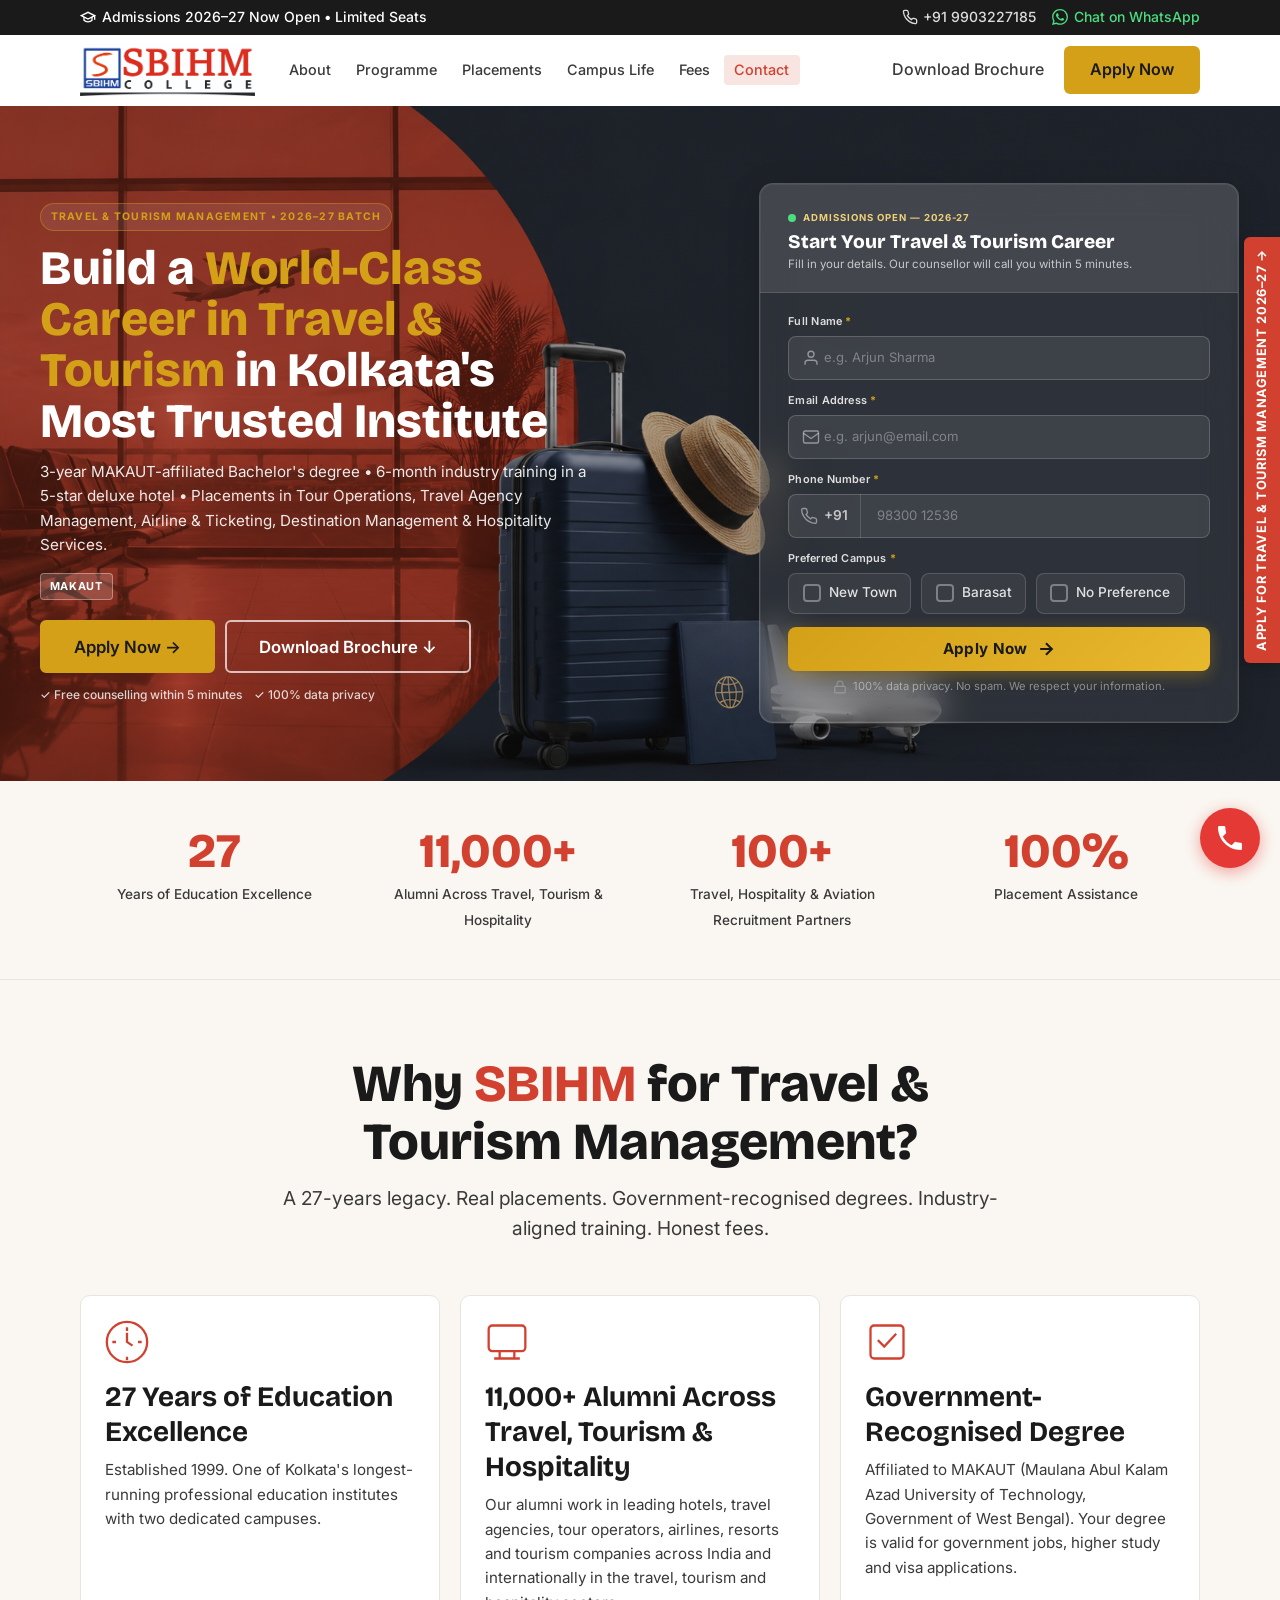
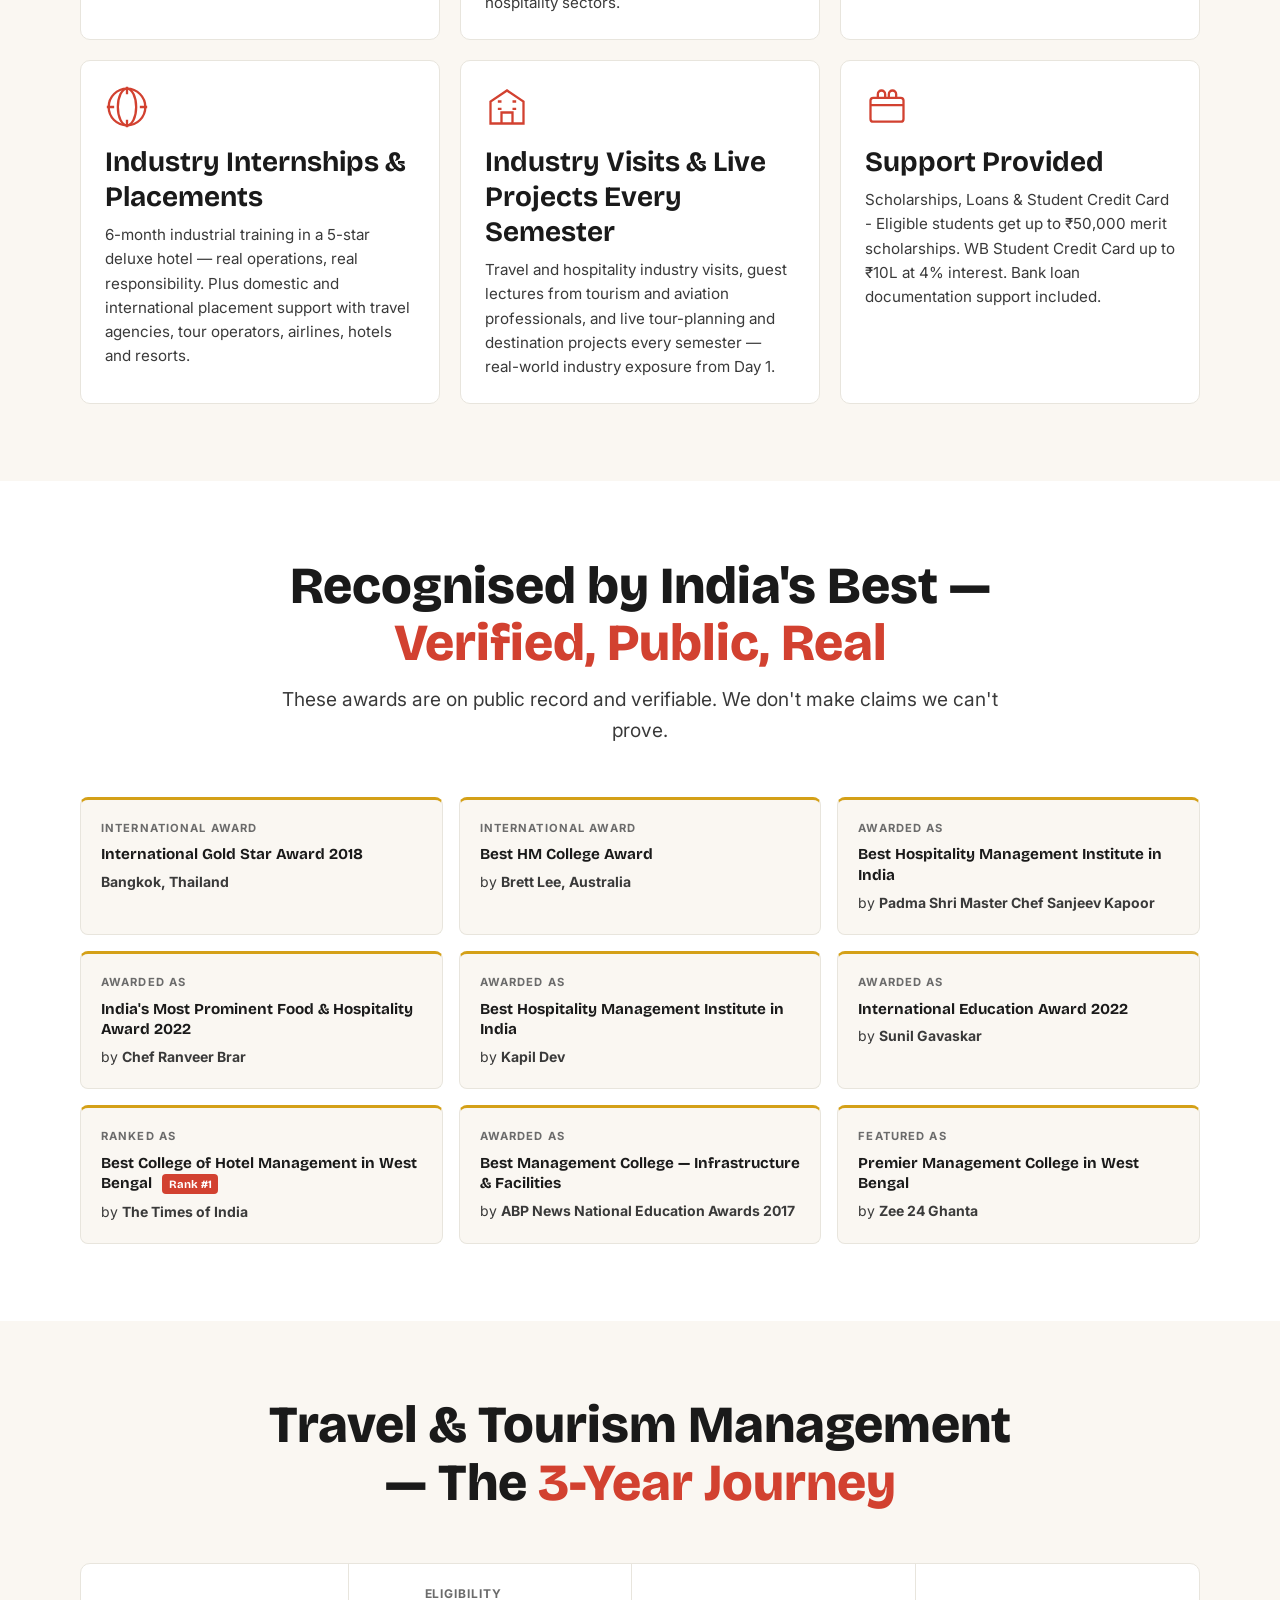
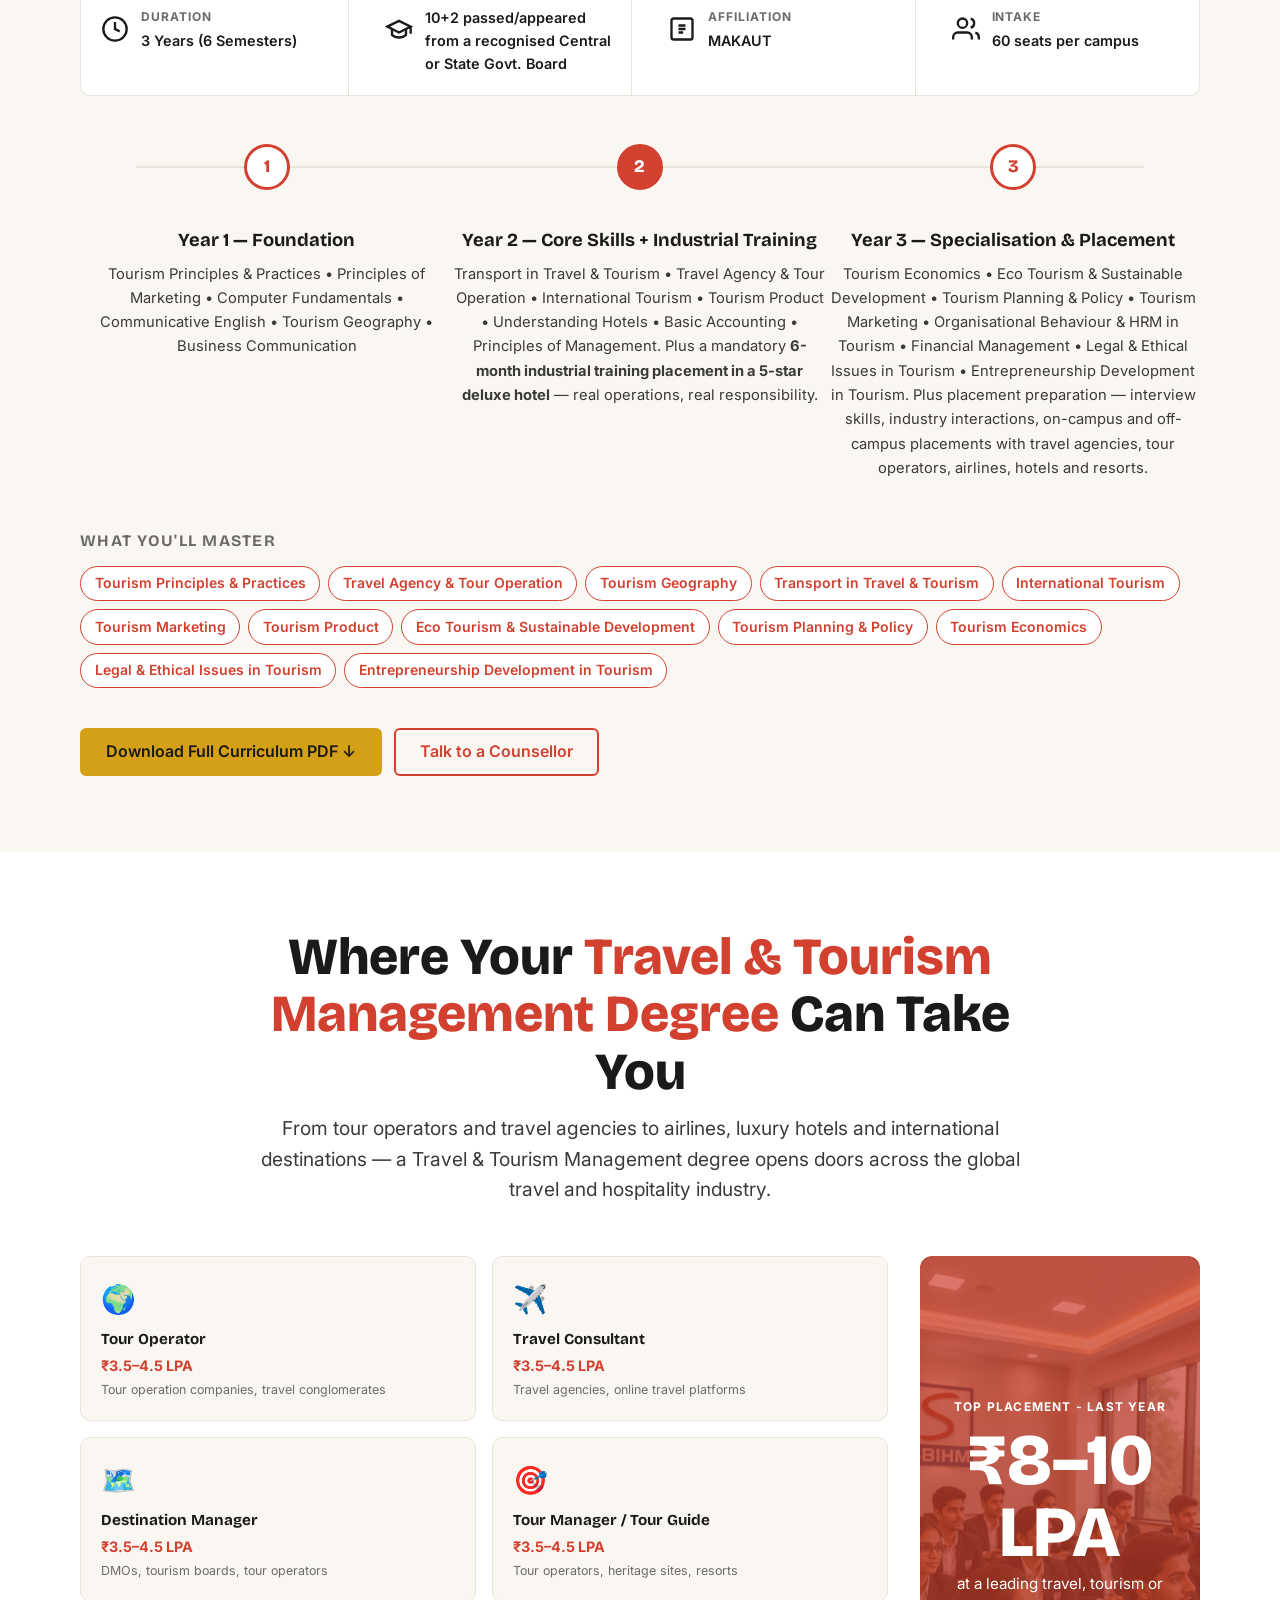
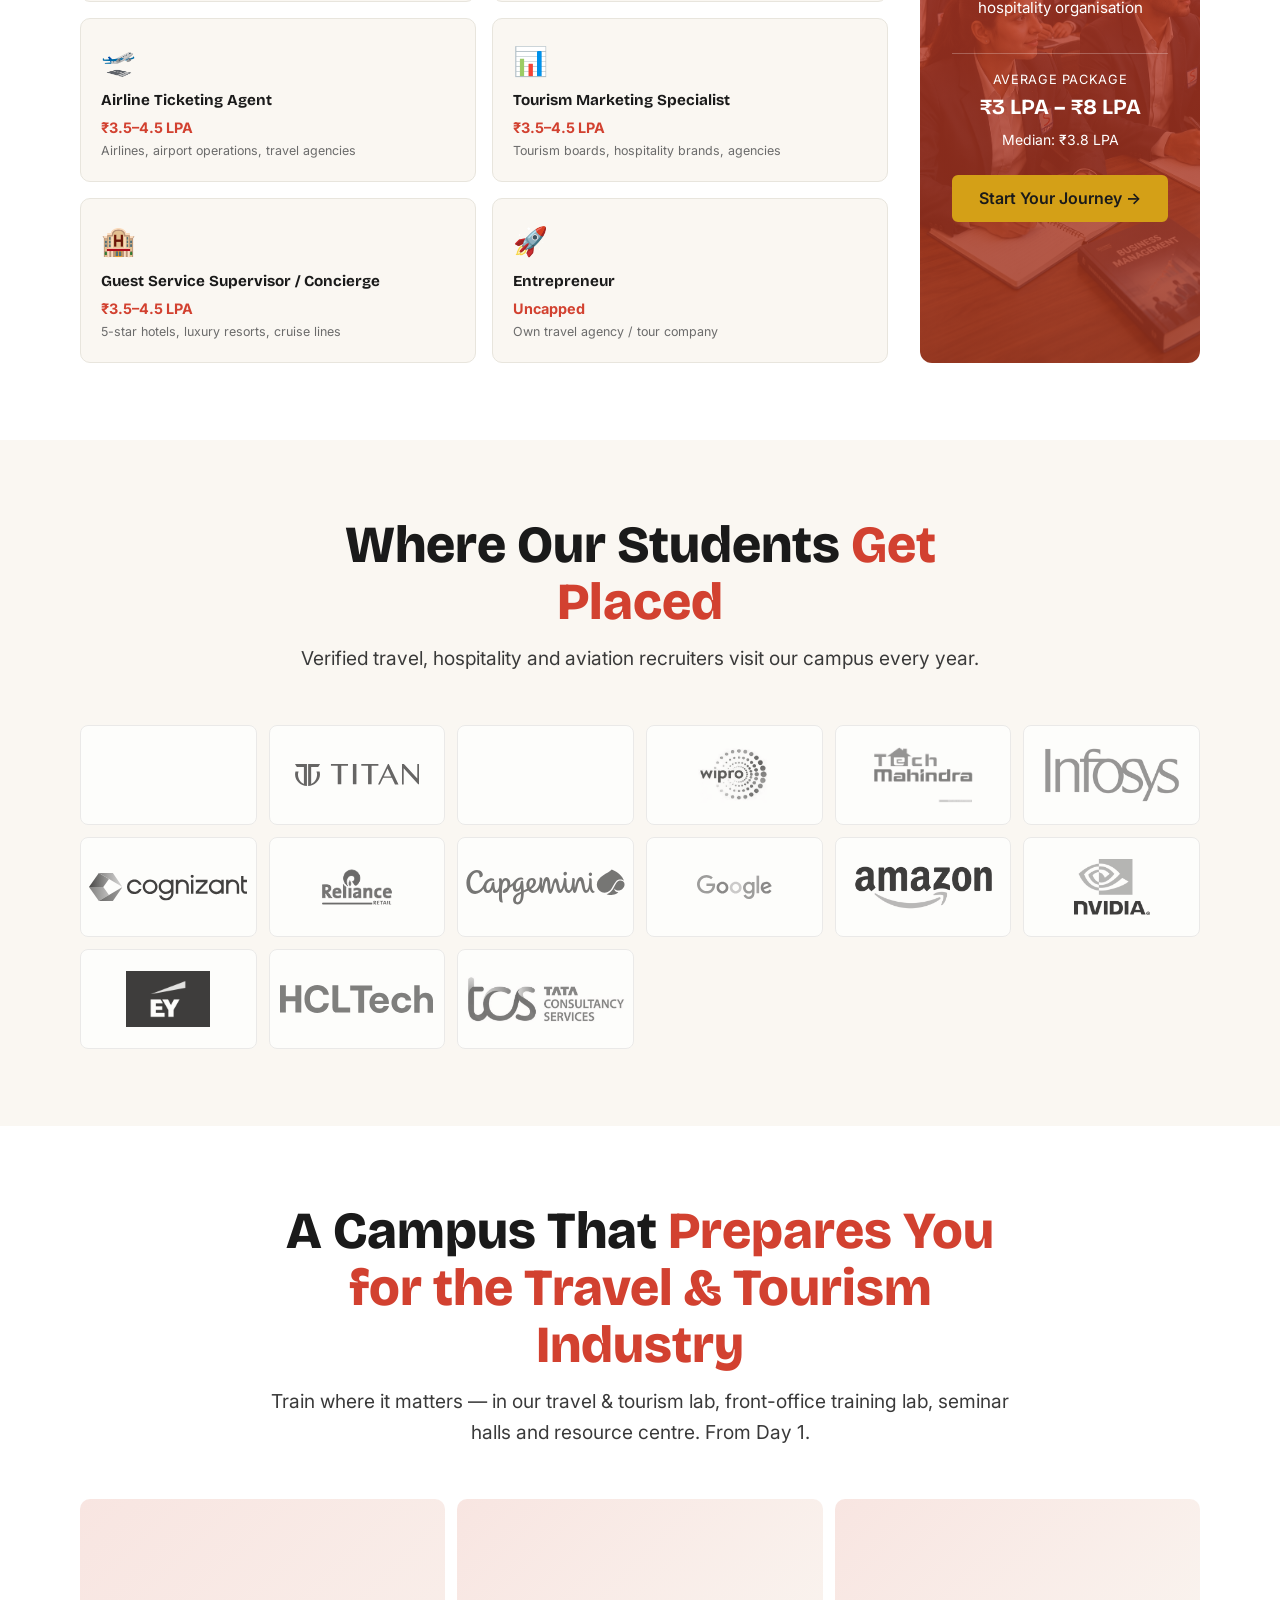
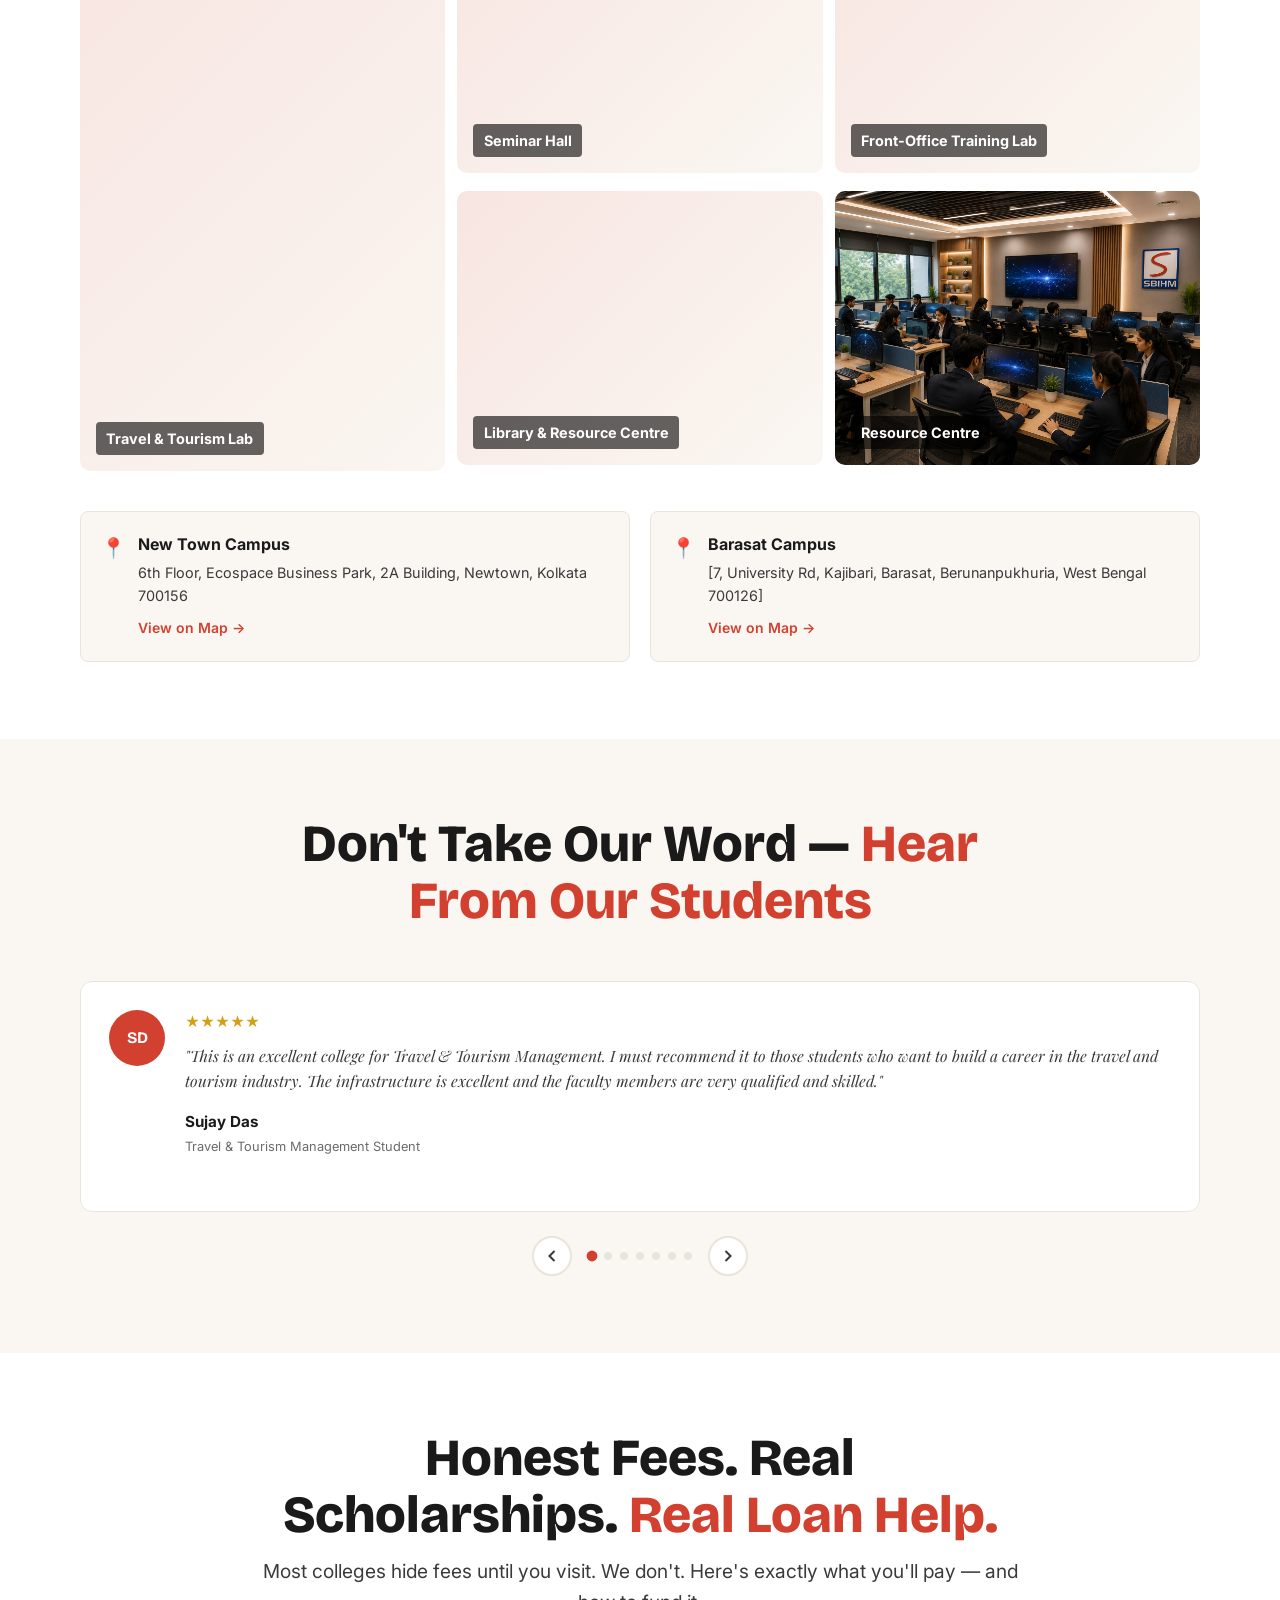
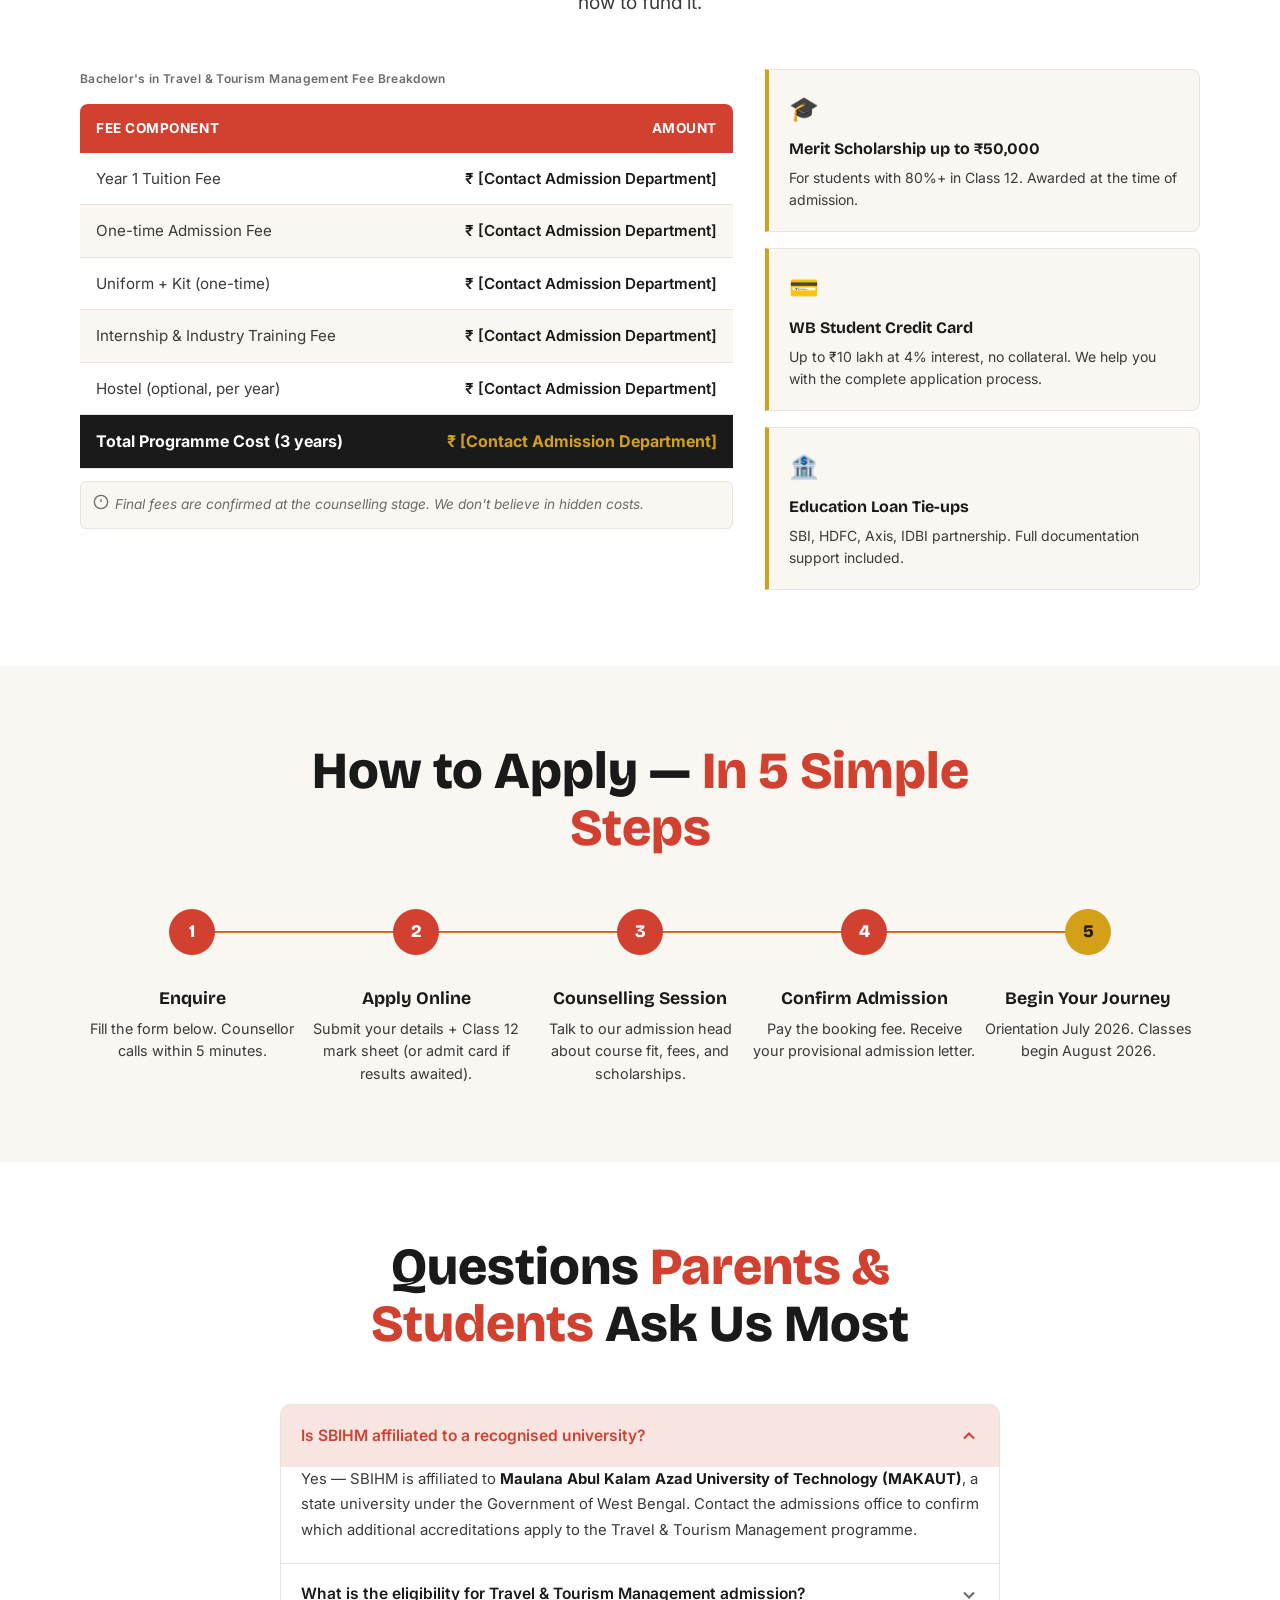
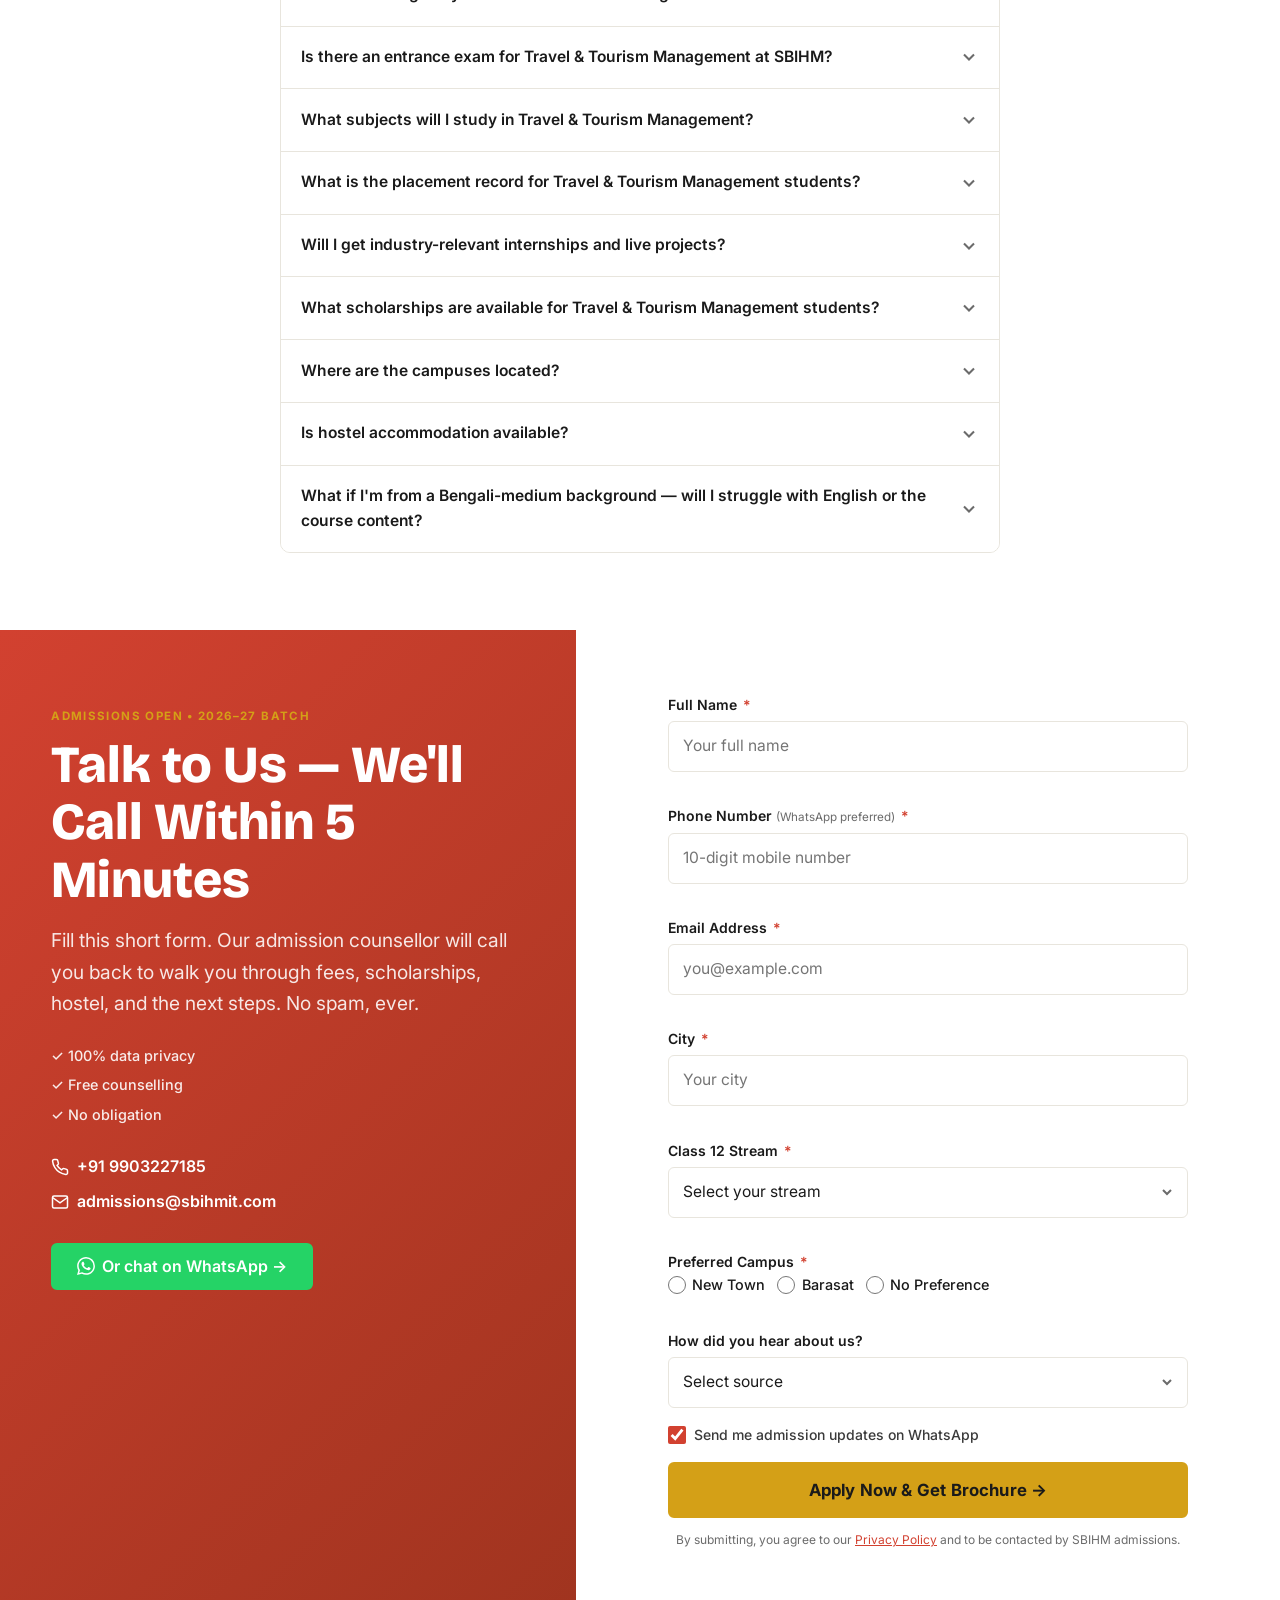
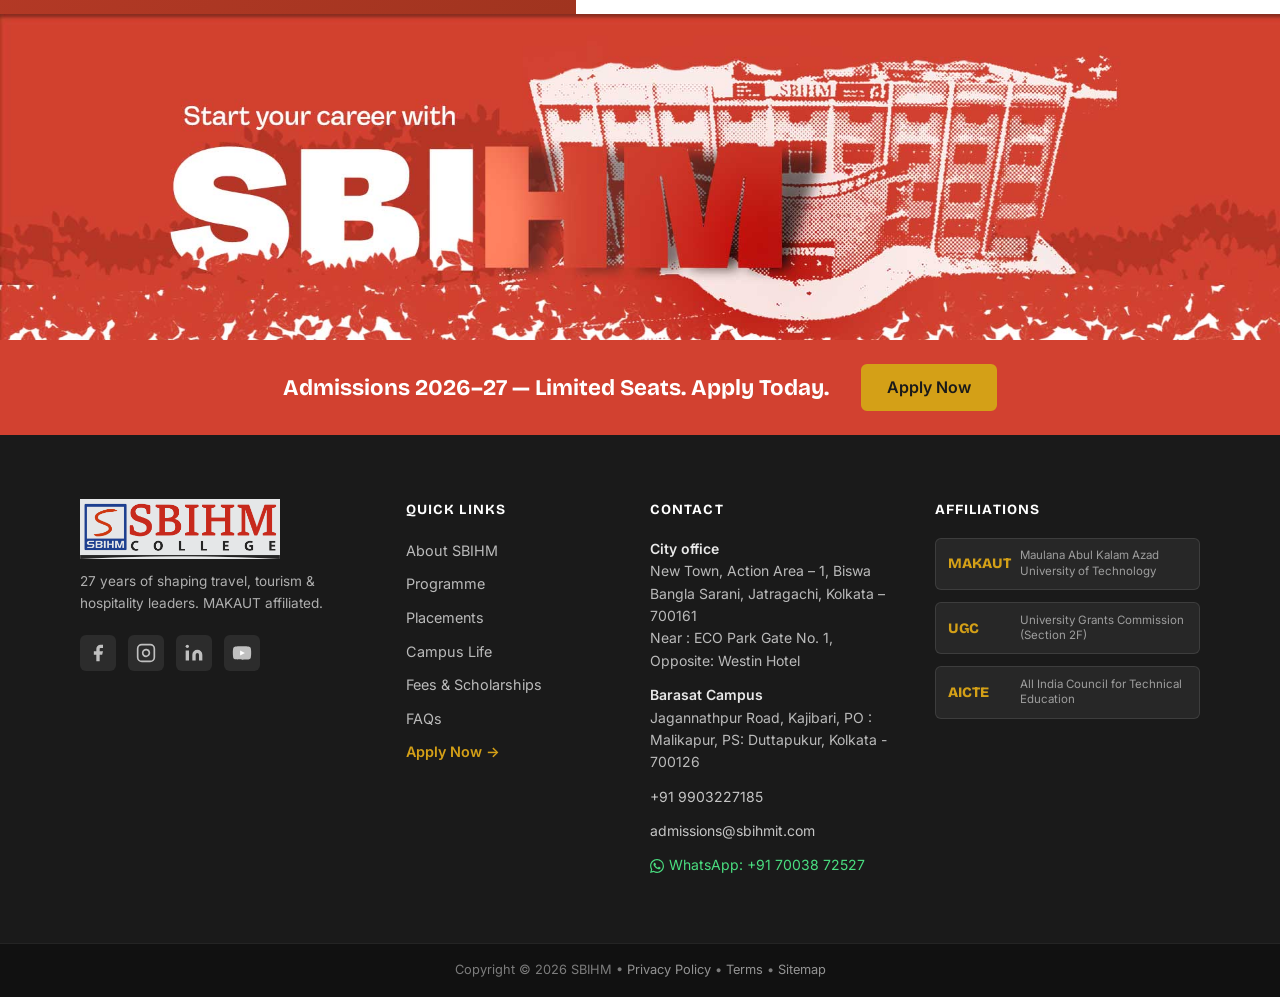
==== index.html @ c3efabfd "Initial Commit" ====
<!DOCTYPE html>
<html lang="en">

<head>
  <!-- Google Tag Manager -->
  <script>(function (w, d, s, l, i) {
      w[l] = w[l] || []; w[l].push({
        'gtm.start':
          new Date().getTime(), event: 'gtm.js'
      }); var f = d.getElementsByTagName(s)[0],
        j = d.createElement(s), dl = l != 'dataLayer' ? '&l=' + l : ''; j.async = true; j.src =
          'https://www.googletagmanager.com/gtm.js?id=' + i + dl; f.parentNode.insertBefore(j, f);
    })(window, document, 'script', 'dataLayer', 'GTM-5KFQNGBB');</script>
  <!-- End Google Tag Manager -->
  <meta charset="UTF-8">
  <meta name="viewport" content="width=device-width, initial-scale=1.0">
  <title>Travel &amp; Tourism Management — SBIHM Kolkata | Admissions 2026-27</title>
  <meta name="description"
    content="Apply for SBIHM's 3-year Bachelor's in Travel &amp; Tourism Management in Kolkata. MAKAUT-affiliated. 6-month industrial training in a 5-star deluxe hotel included. Placements in Tour Operations, Travel Agency Management, Airline &amp; Ticketing, Destination Management &amp; Hospitality Services. Scholarships available.">
  <meta name="robots" content="index, follow, max-image-preview:large">
  <link rel="canonical" href="https://sbihm.in/travel-tourism-management/">

  <!-- Open Graph -->
  <meta property="og:title" content="Travel &amp; Tourism Management — SBIHM Kolkata | Admissions 2026-27">
  <meta property="og:description"
    content="Build a career in travel &amp; tourism with SBIHM's MAKAUT-affiliated Bachelor's degree. 6-month 5-star hotel training included. Placements in Tour Operations, Travel Agency Management, Airline &amp; Ticketing, Destination Management and more.">
  <meta property="og:image" content="https://sbihm.in/assets/og-bca-2026.jpg">
  <meta property="og:url" content="https://sbihm.in/travel-tourism-management/">
  <meta property="og:type" content="website">
  <meta name="twitter:card" content="summary_large_image">

  <!-- Google Fonts -->
  <link rel="preconnect" href="https://fonts.googleapis.com">
  <link rel="preconnect" href="https://fonts.gstatic.com" crossorigin>
  <link
    href="https://fonts.googleapis.com/css2?family=Playfair+Display:wght@600;700;800&family=Inter:wght@400;500;600;700&family=Bricolage+Grotesque:opsz,wght@12..96,600;12..96,700;12..96,800&display=swap"
    rel="stylesheet">

  <!-- Preload hero image -->
  <link rel="preload" as="image" href="assets/images/sbihm_Herobenner_bba.png">

  <link rel="stylesheet" href="styles.css">

  <!-- Critical CSS inlined for hero -->
  <style>
    :root {
      --sbihm-red: #D24130;
      --sbihm-red-dark: #A0341F;
      --sbihm-red-soft: #F8E5E1;
      --sbihm-black: #1A1A1A;
      --sbihm-charcoal: #3A3A3A;
      --sbihm-gold: #D4A017;
      --sbihm-gold-light: #F0D17A;
      --sbihm-cream: #FAF7F2;
      --sbihm-paper: #FFFFFF;
      --sbihm-line: #E8E5DD;
      --sbihm-mute: #6B6B6B;
      --sbihm-success: #2E7D32;
      --sbihm-shadow: 0 8px 30px rgba(26, 26, 26, 0.08);
      --sbihm-shadow-lg: 0 20px 60px rgba(26, 26, 26, 0.12);
      --font-display: 'Bricolage Grotesque', 'Playfair Display', Georgia, serif;
      --font-serif: 'Playfair Display', Georgia, serif;
      --font-body: 'Inter', -apple-system, BlinkMacSystemFont, sans-serif;
      --fs-h1: clamp(2.5rem, 5vw + 1rem, 5rem);
      --fs-h2: clamp(2rem, 3vw + 1rem, 3.25rem);
      --fs-h3: clamp(1.4rem, 1.5vw + 0.8rem, 1.75rem);
      --fs-lead: clamp(1.05rem, 0.5vw + 0.95rem, 1.2rem);
      --fs-body: 1rem;
      --fs-small: 0.875rem;
    }

    *,
    *::before,
    *::after {
      box-sizing: border-box;
      margin: 0;
      padding: 0;
    }

    body {
      font-family: var(--font-body);
      color: var(--sbihm-black);
      background: var(--sbihm-paper);
      line-height: 1.6;
    }

    .hero {
      min-height: 75vh;
      background: var(--sbihm-black);
    }
  </style>
</head>

<body>

  <noscript><iframe src="https://www.googletagmanager.com/ns.html?id=GTM-5KFQNGBB" height="0" width="0"
      style="display:none;visibility:hidden"></iframe></noscript>
  <a href="#main-content" class="skip-link">Skip to main content</a>

  <!-- Success Notification Toast -->
  <div class="success-toast" id="hero-form-success" role="alert" aria-live="assertive" hidden>
    <div class="success-toast__icon" aria-hidden="true">
      <svg viewBox="0 0 24 24" fill="none" stroke="currentColor" stroke-width="2.5" width="28" height="28">
        <circle cx="12" cy="12" r="10" />
        <path d="M9 12l2 2 4-4" />
      </svg>
    </div>
    <div class="success-toast__content">
      <h3 class="success-toast__title">Application Received!</h3>
      <p class="success-toast__text">Our counsellor will reach out to you within 5 minutes. Check your WhatsApp for
        updates.</p>
    </div>
    <button class="success-toast__close" id="toast-close-btn" aria-label="Dismiss notification">
      <svg viewBox="0 0 24 24" fill="none" stroke="currentColor" stroke-width="2" width="18" height="18">
        <line x1="18" y1="6" x2="6" y2="18" />
        <line x1="6" y1="6" x2="18" y2="18" />
      </svg>
    </button>
    <div class="success-toast__progress" aria-hidden="true"></div>
  </div>

  <!-- ===== SECTION 1: Top Utility Bar ===== -->
  <div class="utility-bar" role="banner" aria-label="Admissions announcement">
    <div class="utility-bar__inner">
      <span class="utility-bar__announce">
        <svg class="icon icon--sm" aria-hidden="true" viewBox="0 0 24 24" fill="none" stroke="currentColor"
          stroke-width="2">
          <path d="M22 10v6M2 10l10-5 10 5-10 5z" />
          <path d="M6 12v5c3 3 9 3 12 0v-5" />
        </svg>
        Admissions 2026–27 Now Open &bull; Limited Seats
      </span>
      <div class="utility-bar__contact">
        <a href="tel:+919903227185" class="utility-bar__link" aria-label="Call SBIHM admissions"
          data-track="phone_click">
          <svg class="icon icon--sm" aria-hidden="true" viewBox="0 0 24 24" fill="none" stroke="currentColor"
            stroke-width="2">
            <path
              d="M22 16.92v3a2 2 0 01-2.18 2 19.79 19.79 0 01-8.63-3.07 19.5 19.5 0 01-6-6 19.79 19.79 0 01-3.07-8.67A2 2 0 014.11 2h3a2 2 0 012 1.72c.127.96.361 1.903.7 2.81a2 2 0 01-.45 2.11L8.09 9.91a16 16 0 006 6l1.27-1.27a2 2 0 012.11-.45c.907.339 1.85.573 2.81.7A2 2 0 0122 16.92z" />
          </svg>
          +91 9903227185
        </a>
        <a href="https://wa.me/917003872527" class="utility-bar__link utility-bar__whatsapp" target="_blank"
          rel="noopener noreferrer" aria-label="Chat on WhatsApp" data-track="whatsapp_click">
          <svg class="icon icon--sm" aria-hidden="true" viewBox="0 0 24 24" fill="currentColor">
            <path
              d="M17.472 14.382c-.297-.149-1.758-.867-2.03-.967-.273-.099-.471-.148-.67.15-.197.297-.767.966-.94 1.164-.173.199-.347.223-.644.075-.297-.15-1.255-.463-2.39-1.475-.883-.788-1.48-1.761-1.653-2.059-.173-.297-.018-.458.13-.606.134-.133.298-.347.446-.52.149-.174.198-.298.298-.497.099-.198.05-.371-.025-.52-.075-.149-.669-1.612-.916-2.207-.242-.579-.487-.5-.669-.51-.173-.008-.371-.01-.57-.01-.198 0-.52.074-.792.372-.272.297-1.04 1.016-1.04 2.479 0 1.462 1.065 2.875 1.213 3.074.149.198 2.096 3.2 5.077 4.487.709.306 1.262.489 1.694.625.712.227 1.36.195 1.871.118.571-.085 1.758-.719 2.006-1.413.248-.694.248-1.289.173-1.413-.074-.124-.272-.198-.57-.347m-5.421 7.403h-.004a9.87 9.87 0 01-5.031-1.378l-.361-.214-3.741.982.998-3.648-.235-.374a9.86 9.86 0 01-1.51-5.26c.001-5.45 4.436-9.884 9.888-9.884 2.64 0 5.122 1.03 6.988 2.898a9.825 9.825 0 012.893 6.994c-.003 5.45-4.437 9.884-9.885 9.884m8.413-18.297A11.815 11.815 0 0012.05 0C5.495 0 .16 5.335.157 11.892c0 2.096.547 4.142 1.588 5.945L.057 24l6.305-1.654a11.882 11.882 0 005.683 1.448h.005c6.554 0 11.89-5.335 11.893-11.893a11.821 11.821 0 00-3.48-8.413z" />
          </svg>
          Chat on WhatsApp
        </a>
      </div>
    </div>
  </div>

  <!-- ===== SECTION 2: Sticky Main Header ===== -->
  <header class="site-header" id="site-header" role="banner">
    <div class="site-header__inner">
      <a href="#" class="site-header__logo" aria-label="SBIHM Home">
        <!-- Replace with actual logo: assets/sbihm-logo.png -->
        <img src="assets/images/sbihm-logo.jpg" alt="SBIHM — Subhas Bose Institute of Hotel Management, Kolkata"
          width="200" height="52" loading="eager">
      </a>
      <nav class="site-nav" id="site-nav" aria-label="Main navigation">
        <ul class="site-nav__list" role="list">
          <li><a href="#about" class="site-nav__link">About</a></li>
          <li><a href="#programme" class="site-nav__link">Programme</a></li>
          <li><a href="#placements" class="site-nav__link">Placements</a></li>
          <li><a href="#campus" class="site-nav__link">Campus Life</a></li>
          <li><a href="#fees" class="site-nav__link">Fees</a></li>
          <li><a href="#apply" class="site-nav__link">Contact</a></li>
        </ul>
      </nav>
      <div class="site-header__actions">
        <button class="btn btn--text" id="brochure-trigger" aria-haspopup="dialog">Download Brochure</button>
        <a href="#apply" class="btn btn--gold" data-track="apply_cta_click" data-cta-location="header">Apply Now</a>
      </div>
      <button class="hamburger" id="hamburger" aria-expanded="false" aria-controls="mobile-drawer"
        aria-label="Open navigation menu">
        <span class="hamburger__bar"></span>
        <span class="hamburger__bar"></span>
        <span class="hamburger__bar"></span>
      </button>
    </div>
  </header>

  <!-- Mobile Nav Drawer -->
  <div class="mobile-drawer" id="mobile-drawer" aria-hidden="true" role="dialog" aria-label="Navigation menu">
    <div class="mobile-drawer__backdrop" id="drawer-backdrop"></div>
    <div class="mobile-drawer__panel">
      <button class="mobile-drawer__close" id="drawer-close" aria-label="Close navigation menu">
        <svg viewBox="0 0 24 24" fill="none" stroke="currentColor" stroke-width="2" width="24" height="24"
          aria-hidden="true">
          <line x1="18" y1="6" x2="6" y2="18" />
          <line x1="6" y1="6" x2="18" y2="18" />
        </svg>
      </button>
      <nav aria-label="Mobile navigation">
        <ul class="mobile-drawer__list" role="list">
          <li><a href="#about" class="mobile-drawer__link">About</a></li>
          <li><a href="#programme" class="mobile-drawer__link">Programme</a></li>
          <li><a href="#placements" class="mobile-drawer__link">Placements</a></li>
          <li><a href="#campus" class="mobile-drawer__link">Campus Life</a></li>
          <li><a href="#fees" class="mobile-drawer__link">Fees</a></li>
          <li><a href="#apply" class="mobile-drawer__link">Contact</a></li>
        </ul>
      </nav>
      <div class="mobile-drawer__ctas">
        <button class="btn btn--outline-red btn--full" id="brochure-trigger-mobile">Download Brochure</button>
        <a href="#apply" class="btn btn--gold btn--full" data-track="apply_cta_click"
          data-cta-location="mobile-drawer">Apply Now — 2026 Batch</a>
      </div>
    </div>
  </div>

  <!-- ===== SECTION 3: Floating Side CTA (desktop) ===== -->
  <a href="#apply" class="side-cta" aria-label="Apply for Travel &amp; Tourism Management 2026–27" data-track="apply_cta_click"
    data-cta-location="side-pill">
    <span>Apply for Travel &amp; Tourism Management 2026–27 →</span>
  </a>

  <!-- Mobile bottom CTA bar -->
  <div class="mobile-bottom-cta" role="complementary" aria-label="Apply now">
    <a href="#apply" class="mobile-bottom-cta__link" data-track="apply_cta_click" data-cta-location="mobile-bottom-bar">
      Apply Now — 2026 Batch
    </a>
  </div>

  <!-- ===== SECTION 4: Call Now Floating Button ===== -->
  <a href="tel:+919903227185" class="call-fab" aria-label="Call us now at +91 9903227185" data-track="phone_click">
    <svg class="call-fab__icon" viewBox="0 0 24 24" fill="white" aria-hidden="true">
      <path
        d="M6.62 10.79a15.053 15.053 0 006.59 6.59l2.2-2.2c.27-.27.67-.36 1.02-.24 1.12.37 2.33.57 3.57.57.55 0 1 .45 1 1V20c0 .55-.45 1-1 1C10.61 21 3 13.39 3 4c0-.55.45-1 1-1h3.5c.55 0 1 .45 1 1 0 1.25.2 2.45.57 3.57.11.35.03.74-.24 1.02l-2.21 2.2z" />
    </svg>
    <span class="call-fab__tooltip">Call Now</span>
  </a>

  <!-- ===== MAIN CONTENT ===== -->
  <main id="main-content">

    <!-- ===== SECTION 5: HERO ===== -->
    <section class="hero" aria-labelledby="hero-headline">
      <div class="hero__inner">
        <div class="hero__content">
          <p class="hero__pre-headline">
            <span>Travel &amp; Tourism Management &bull; 2026–27 Batch</span>
          </p>
          <h1 class="hero__headline" id="hero-headline">
            Build a <span class="text-gold">World-Class Career in Travel &amp; Tourism</span> in Kolkata's Most
            Trusted Institute
          </h1>
          <p class="hero__sub">
            3-year MAKAUT-affiliated Bachelor's degree &bull; 6-month industry training in a 5-star deluxe hotel &bull; Placements in Tour Operations, Travel Agency Management, Airline &amp; Ticketing, Destination Management &amp; Hospitality Services.
          </p>
          <div class="hero__badges" aria-label="Recognitions and accreditations">
            <span class="hero__badge">MAKAUT</span>
          </div>
          <div class="hero__ctas">
            <a href="#apply" class="btn btn--gold btn--large" data-track="apply_cta_click"
              data-cta-location="hero-primary">
              Apply Now →
            </a>
            <button class="btn btn--outline-white btn--large" id="brochure-trigger-hero">
              Download Brochure ↓
            </button>
          </div>
          <p class="hero__trust-micro">
            <span>&#10003; Free counselling within 5 minutes</span>
            <span>&#10003; 100% data privacy</span>
          </p>
        </div>
        <div class="hero__visual">
          <!-- Replace with real SBIHM student photo in chef whites or hotel uniform -->
          <div class="hero__image-wrap">
            <div class="hero-form" id="hero-form-container">
              <div class="hero-form__header">
                <div class="hero-form__badge-strip">
                  <span class="hero-form__live-dot"></span>
                  <span>Admissions Open — 2026-27</span>
                </div>
                <h2 class="hero-form__title">Start Your Travel &amp; Tourism Career</h2>
                <p class="hero-form__subtitle">Fill in your details. Our counsellor will call you within 5 minutes.</p>
              </div>

              <form class="hero-form__body" action="email-smtp.php" method="POST">
                <!-- Full Name -->
                <div class="hero-form__group" id="field-fullname">
                  <label for="hf-fullname" class="hero-form__label">Full Name <span
                      class="hero-form__req">*</span></label>
                  <div class="hero-form__input-wrap">
                    <svg class="hero-form__field-icon" viewBox="0 0 24 24" fill="none" stroke="currentColor"
                      stroke-width="1.8" width="18" height="18" aria-hidden="true">
                      <path d="M20 21v-2a4 4 0 00-4-4H8a4 4 0 00-4 4v2" />
                      <circle cx="12" cy="7" r="4" />
                    </svg>
                    <input type="text" id="hf-fullname" name="name" class="hero-form__input" placeholder="e.g. Arjun Sharma" required autocomplete="name">
                  </div>
                  <span class="hero-form__error" id="err-fullname" role="alert" aria-live="polite"></span>
                </div>

                <!-- Email -->
                <div class="hero-form__group" id="field-email">
                  <label for="hf-email" class="hero-form__label">Email Address <span
                      class="hero-form__req">*</span></label>
                  <div class="hero-form__input-wrap">
                    <svg class="hero-form__field-icon" viewBox="0 0 24 24" fill="none" stroke="currentColor"
                      stroke-width="1.8" width="18" height="18" aria-hidden="true">
                      <rect x="2" y="4" width="20" height="16" rx="2" />
                      <path d="M22 7l-10 7L2 7" />
                    </svg>
                    <input type="email" id="hf-email" name="email" class="hero-form__input" placeholder="e.g. arjun@email.com" required autocomplete="email">
                  </div>
                  <span class="hero-form__error" id="err-email" role="alert" aria-live="polite"></span>
                </div>

                <!-- Phone Number -->
                <div class="hero-form__group" id="field-phone">
                  <label for="hf-phone" class="hero-form__label">Phone Number <span
                      class="hero-form__req">*</span></label>
                  <div class="hero-form__input-wrap hero-form__input-wrap--phone">
                    <span class="hero-form__phone-prefix">
                      <svg class="hero-form__field-icon" viewBox="0 0 24 24" fill="none" stroke="currentColor"
                        stroke-width="1.8" width="18" height="18" aria-hidden="true">
                        <path
                          d="M22 16.92v3a2 2 0 01-2.18 2 19.79 19.79 0 01-8.63-3.07 19.5 19.5 0 01-6-6A19.79 19.79 0 012.12 4.11 2 2 0 014.11 2h3a2 2 0 012 1.72c.127.96.361 1.903.7 2.81a2 2 0 01-.45 2.11L8.09 9.91a16 16 0 006 6l1.27-1.27a2 2 0 012.11-.45c.907.339 1.85.573 2.81.7A2 2 0 0122 16.92z" />
                      </svg>
                      +91
                    </span>
                    <input type="tel" id="hf-phone" name="phone" class="hero-form__input hero-form__input--phone" placeholder="98300 12536" required autocomplete="tel-national" pattern="[0-9]{10}" maxlength="10"
                      inputmode="numeric">
                  </div>
                  <span class="hero-form__error" id="err-phone" role="alert" aria-live="polite"></span>
                </div>

                <!-- Preferred Campus -->
                <div class="hero-form__group" id="field-campus">
                  <p class="hero-form__label">Preferred Campus <span class="hero-form__req">*</span></p>
                  <div class="hero-form__checkbox-group">
                    <label class="hero-form__checkbox-label" for="hf-campus-newtown">
                      <input type="checkbox" id="hf-campus-newtown" name="campus" value="New Town"
                        class="hero-form__checkbox">
                      <span class="hero-form__checkbox-custom"></span>
                      <span>New Town</span>
                    </label>
                    <label class="hero-form__checkbox-label" for="hf-campus-barasat">
                      <input type="checkbox" id="hf-campus-barasat" name="campus" value="Barasat"
                        class="hero-form__checkbox">
                      <span class="hero-form__checkbox-custom"></span>
                      <span>Barasat</span>
                    </label>
                    <label class="hero-form__checkbox-label" for="hf-campus-nopref">
                      <input type="checkbox" id="hf-campus-nopref" name="campus" value="No Preference"
                        class="hero-form__checkbox">
                      <span class="hero-form__checkbox-custom"></span>
                      <span>No Preference</span>
                    </label>
                  </div>
                  <span class="hero-form__error" id="err-campus" role="alert" aria-live="polite"></span>
                </div>

                <!-- Submit Button -->
                <button type="submit" name="submit" class="hero-form__submit" id="hf-submit-btn">
                  <span class="hero-form__submit-text">Apply Now</span>
                  <svg class="hero-form__submit-arrow" viewBox="0 0 24 24" fill="none" stroke="currentColor"
                    stroke-width="2.5" width="20" height="20" aria-hidden="true">
                    <line x1="5" y1="12" x2="19" y2="12" />
                    <polyline points="12 5 19 12 12 19" />
                  </svg>
                  <span class="hero-form__submit-loader" aria-hidden="true"></span>
                </button>

                <p class="hero-form__privacy">
                  <svg viewBox="0 0 24 24" fill="none" stroke="currentColor" stroke-width="2" width="14" height="14"
                    aria-hidden="true">
                    <rect x="3" y="11" width="18" height="11" rx="2" ry="2" />
                    <path d="M7 11V7a5 5 0 0110 0v4" />
                  </svg>
                  100% data privacy. No spam. We respect your information.
                </p>
              </form>

            </div>
          </div>
        </div>
      </div>
    </section>

    <!-- Hero stats strip -->
    <div class="stats-strip" aria-label="Key statistics">
      <div class="stats-strip__inner">
        <div class="stat-item">
          <span class="stat-item__number" data-target="27">0</span>
          <span class="stat-item__label">Years of Education Excellence</span>
        </div>
        <div class="stat-item">
          <span class="stat-item__number" data-target="11000" data-suffix="+">0</span>
          <span class="stat-item__label">Alumni Across Travel, Tourism &amp; Hospitality</span>
        </div>
        <div class="stat-item">
          <span class="stat-item__number" data-target="100" data-suffix="+">0</span>
          <span class="stat-item__label">Travel, Hospitality &amp; Aviation Recruitment Partners</span>
        </div>
        <div class="stat-item">
          <span class="stat-item__number" data-target="100" data-suffix="%">0</span>
          <span class="stat-item__label">Placement Assistance</span>
        </div>
      </div>
    </div>

    <!-- ===== SECTION 6: Why SBIHM? ===== -->
    <section class="section section--cream" id="about" aria-labelledby="about-headline">
      <div class="container">
        <div class="section__header">
          <h2 class="section__title" id="about-headline">
            Why <span class="text-red">SBIHM</span> for Travel &amp; Tourism Management?
          </h2>
          <p class="section__subtitle">A 27-years legacy. Real placements. Government-recognised degrees.
            Industry-aligned
            training. Honest fees.</p>
        </div>
        <div class="usps-grid">

          <article class="usp-card">
            <div class="usp-card__icon" aria-hidden="true">
              <svg viewBox="0 0 48 48" fill="none" stroke="var(--sbihm-red)" stroke-width="2.5" width="44" height="44">
                <circle cx="24" cy="24" r="22" />
                <path d="M24 14v10l6 4" />
                <path d="M8 24h4M36 24h4M24 8v4M24 40v4" />
              </svg>
            </div>
            <h3 class="usp-card__title">27 Years of Education Excellence</h3>
            <p class="usp-card__desc">Established 1999. One of Kolkata's longest-running professional education
              institutes with two dedicated campuses.</p>
          </article>

          <article class="usp-card">
            <div class="usp-card__icon" aria-hidden="true">
              <svg viewBox="0 0 48 48" fill="none" stroke="var(--sbihm-red)" stroke-width="2.5" width="44" height="44">
                <path d="M40 34H8a4 4 0 01-4-4V10a4 4 0 014-4h32a4 4 0 014 4v20a4 4 0 01-4 4z" />
                <path d="M16 34v8M32 34v8M10 42h28" />
              </svg>
            </div>
            <h3 class="usp-card__title">11,000+ Alumni Across Travel, Tourism &amp; Hospitality</h3>
            <p class="usp-card__desc">Our alumni work in leading hotels, travel agencies, tour operators, airlines, resorts and tourism companies across India and internationally in the travel, tourism and hospitality sectors.</p>
          </article>

          <article class="usp-card">
            <div class="usp-card__icon" aria-hidden="true">
              <svg viewBox="0 0 48 48" fill="none" stroke="var(--sbihm-red)" stroke-width="2.5" width="44" height="44">
                <rect x="6" y="6" width="36" height="36" rx="4" />
                <path d="M14 22l7 7 13-14" />
              </svg>
            </div>
            <h3 class="usp-card__title">Government-Recognised Degree</h3>
            <p class="usp-card__desc">Affiliated to MAKAUT (Maulana Abul Kalam Azad University of Technology, Government of West Bengal). Your degree is valid for government jobs, higher study and visa applications.</p>
          </article>

          <article class="usp-card">
            <div class="usp-card__icon" aria-hidden="true">
              <svg viewBox="0 0 48 48" fill="none" stroke="var(--sbihm-red)" stroke-width="2.5" width="44" height="44">
                <circle cx="24" cy="24" r="20" />
                <path d="M2 24h8M38 24h8M24 2v8M24 38v8" />
                <ellipse cx="24" cy="24" rx="10" ry="20" />
              </svg>
            </div>
            <h3 class="usp-card__title">Industry Internships &amp; Placements</h3>
            <p class="usp-card__desc">6-month industrial training in a 5-star deluxe hotel — real operations, real responsibility. Plus domestic and international placement support with travel agencies, tour operators, airlines, hotels and resorts.</p>
          </article>

          <article class="usp-card">
            <div class="usp-card__icon" aria-hidden="true">
              <svg viewBox="0 0 48 48" fill="none" stroke="var(--sbihm-red)" stroke-width="2.5" width="44" height="44">
                <path d="M6 42V18L24 6l18 12v24H6z" />
                <path d="M18 42V30h12v12" />
                <path d="M14 18h4M30 18h4M14 26h4M30 26h4" />
              </svg>
            </div>
            <h3 class="usp-card__title">Industry Visits &amp; Live Projects Every Semester</h3>
            <p class="usp-card__desc">Travel and hospitality industry visits, guest lectures from tourism and aviation professionals, and live tour-planning and destination projects every semester — real-world industry exposure from Day 1.</p>
          </article>

          <article class="usp-card">
            <div class="usp-card__icon" aria-hidden="true">
              <svg viewBox="0 0 48 48" fill="none" stroke="var(--sbihm-red)" stroke-width="2.5" width="44" height="44">
                <rect x="6" y="14" width="36" height="26" rx="3" />
                <path d="M14 14V10a4 4 0 018 0v4M26 14V10a4 4 0 018 0v4" />
                <path d="M6 22h36" />
              </svg>
            </div>
            <h3 class="usp-card__title">Support Provided</h3>
            <p class="usp-card__desc">Scholarships, Loans &amp; Student Credit Card - Eligible students get up to
              ₹50,000 merit scholarships. WB Student Credit Card up
              to ₹10L at 4% interest. Bank loan documentation support included.</p>
          </article>

        </div>
      </div>
    </section>

    <!-- ===== SECTION 7: Awards & Recognitions ===== -->
    <section class="section" id="awards" aria-labelledby="awards-headline">
      <div class="container">
        <div class="section__header">
          <h2 class="section__title" id="awards-headline">
            Recognised by India's Best — <span class="text-red">Verified, Public, Real</span>
          </h2>
          <p class="section__subtitle">These awards are on public record and verifiable. We don't make claims we can't
            prove.</p>
        </div>
        <div class="awards-grid">

          <article class="award-card">
            <span class="award-card__label">International Award</span>
            <h3 class="award-card__title">International Gold Star Award 2018</h3>
            <p class="award-card__body"><strong>Bangkok, Thailand</strong></p>
          </article>

          <article class="award-card">
            <span class="award-card__label">International Award</span>
            <h3 class="award-card__title">Best HM College Award</h3>
            <p class="award-card__body">by <strong>Brett Lee, Australia</strong></p>
          </article>

          <article class="award-card">
            <span class="award-card__label">Awarded as</span>
            <h3 class="award-card__title">Best Hospitality Management Institute in India</h3>
            <p class="award-card__body">by <strong>Padma Shri Master Chef Sanjeev Kapoor</strong></p>
          </article>

          <article class="award-card">
            <span class="award-card__label">Awarded as</span>
            <h3 class="award-card__title">India's Most Prominent Food &amp; Hospitality Award 2022</h3>
            <p class="award-card__body">by <strong>Chef Ranveer Brar</strong></p>
          </article>

          <article class="award-card">
            <span class="award-card__label">Awarded as</span>
            <h3 class="award-card__title">Best Hospitality Management Institute in India</h3>
            <p class="award-card__body">by <strong>Kapil Dev</strong></p>
          </article>

          <article class="award-card">
            <span class="award-card__label">Awarded as</span>
            <h3 class="award-card__title">International Education Award 2022</h3>
            <p class="award-card__body">by <strong>Sunil Gavaskar</strong></p>
          </article>

          <article class="award-card">
            <span class="award-card__label">Ranked as</span>
            <h3 class="award-card__title">Best College of Hotel Management in West Bengal <span
                class="award-card__rank">Rank #1</span></h3>
            <p class="award-card__body">by <strong>The Times of India</strong></p>
          </article>

          <article class="award-card">
            <span class="award-card__label">Awarded as</span>
            <h3 class="award-card__title">Best Management College — Infrastructure &amp; Facilities</h3>
            <p class="award-card__body">by <strong>ABP News National Education Awards 2017</strong></p>
          </article>

          <article class="award-card">
            <span class="award-card__label">Featured as</span>
            <h3 class="award-card__title">Premier Management College in West Bengal</h3>
            <p class="award-card__body">by <strong>Zee 24 Ghanta</strong></p>
          </article>



        </div>
      </div>
    </section>

    <!-- ===== SECTION 8: The BHM Programme ===== -->
    <section class="section section--cream" id="programme" aria-labelledby="programme-headline">
      <div class="container">
        <div class="section__header">
          <h2 class="section__title" id="programme-headline">
            Travel &amp; Tourism Management — The <span class="text-red">3-Year Journey</span>
          </h2>
        </div>

        <!-- Quick info strip -->
        <div class="programme-info-strip">
          <div class="programme-info-item">
            <span class="programme-info-item__icon" aria-hidden="true">
              <svg viewBox="0 0 24 24" fill="none" stroke="currentColor" stroke-width="2" width="28" height="28">
                <circle cx="12" cy="12" r="10" />
                <path d="M12 6v6l4 2" />
              </svg>
            </span>
            <div>
              <strong>Duration</strong>
              <span>3 Years (6 Semesters)</span>
            </div>
          </div>
          <div class="programme-info-item">
            <span class="programme-info-item__icon" aria-hidden="true">
              <svg viewBox="0 0 24 24" fill="none" stroke="currentColor" stroke-width="2" width="28" height="28">
                <path d="M22 10v6M2 10l10-5 10 5-10 5z" />
                <path d="M6 12v5c3 3 9 3 12 0v-5" />
              </svg>
            </span>
            <div>
              <strong>Eligibility</strong>
              <span>10+2 passed/appeared from a recognised Central or State Govt. Board</span>
            </div>
          </div>
          <div class="programme-info-item">
            <span class="programme-info-item__icon" aria-hidden="true">
              <svg viewBox="0 0 24 24" fill="none" stroke="currentColor" stroke-width="2" width="28" height="28">
                <rect x="3" y="3" width="18" height="18" rx="2" />
                <path d="M9 9h6M9 12h6M9 15h4" />
              </svg>
            </span>
            <div>
              <strong>Affiliation</strong>
              <span>MAKAUT</span>
            </div>
          </div>
          <div class="programme-info-item">
            <span class="programme-info-item__icon" aria-hidden="true">
              <svg viewBox="0 0 24 24" fill="none" stroke="currentColor" stroke-width="2" width="28" height="28">
                <path d="M17 21v-2a4 4 0 00-4-4H5a4 4 0 00-4 4v2" />
                <circle cx="9" cy="7" r="4" />
                <path d="M23 21v-2a4 4 0 00-3-3.87M16 3.13a4 4 0 010 7.75" />
              </svg>
            </span>
            <div>
              <strong>Intake</strong>
              <span>60 seats per campus</span>
            </div>
          </div>
        </div>

        <!-- Year-wise curriculum timeline -->
        <div class="curriculum-timeline" role="list" aria-label="Year-wise curriculum">

          <div class="curriculum-year" role="listitem">
            <div class="curriculum-year__marker" aria-hidden="true">
              <span class="curriculum-year__number">1</span>
            </div>
            <div class="curriculum-year__content">
              <h3 class="curriculum-year__title">Year 1 — Foundation</h3>
              <p class="curriculum-year__desc">Tourism Principles &amp; Practices &bull; Principles of Marketing &bull; Computer Fundamentals &bull; Communicative English &bull; Tourism Geography &bull; Business Communication</p>
            </div>
          </div>

          <div class="curriculum-year" role="listitem">
            <div class="curriculum-year__marker curriculum-year__marker--highlight" aria-hidden="true">
              <span class="curriculum-year__number">2</span>
            </div>
            <div class="curriculum-year__content">
              <h3 class="curriculum-year__title">Year 2 — Core Skills + Industrial Training</h3>
              <p class="curriculum-year__desc">Transport in Travel &amp; Tourism &bull; Travel Agency &amp; Tour Operation &bull; International Tourism &bull; Tourism Product &bull; Understanding Hotels &bull; Basic Accounting &bull; Principles of Management. Plus a mandatory <strong>6-month industrial training placement in a 5-star deluxe hotel</strong> — real operations, real responsibility.</p>
            </div>
          </div>

          <div class="curriculum-year" role="listitem">
            <div class="curriculum-year__marker curriculum-year__marker--red" aria-hidden="true">
              <span class="curriculum-year__number">3</span>
            </div>
            <div class="curriculum-year__content">
              <h3 class="curriculum-year__title">Year 3 — Specialisation &amp; Placement</h3>
              <p class="curriculum-year__desc">Tourism Economics &bull; Eco Tourism &amp; Sustainable Development &bull; Tourism Planning &amp; Policy &bull; Tourism Marketing &bull; Organisational Behaviour &amp; HRM in Tourism &bull; Financial Management &bull; Legal &amp; Ethical Issues in Tourism &bull; Entrepreneurship Development in Tourism. Plus placement preparation — interview skills, industry interactions, on-campus and off-campus placements with travel agencies, tour operators, airlines, hotels and resorts.</p>
            </div>
          </div>

        </div>

        <!-- Skills pill grid -->
        <div class="skills-grid" aria-label="Skills you will master">
          <h3 class="skills-grid__title">What You'll Master</h3>
          <ul class="skills-pills" role="list">
            <li class="skill-pill">Tourism Principles &amp; Practices</li>
            <li class="skill-pill">Travel Agency &amp; Tour Operation</li>
            <li class="skill-pill">Tourism Geography</li>
            <li class="skill-pill">Transport in Travel &amp; Tourism</li>
            <li class="skill-pill">International Tourism</li>
            <li class="skill-pill">Tourism Marketing</li>
            <li class="skill-pill">Tourism Product</li>
            <li class="skill-pill">Eco Tourism &amp; Sustainable Development</li>
            <li class="skill-pill">Tourism Planning &amp; Policy</li>
            <li class="skill-pill">Tourism Economics</li>
            <li class="skill-pill">Legal &amp; Ethical Issues in Tourism</li>
            <li class="skill-pill">Entrepreneurship Development in Tourism</li>
          </ul>
        </div>

        <div class="programme-ctas">
          <button class="btn btn--gold" id="brochure-trigger-programme">Download Full Curriculum PDF ↓</button>
          <!-- TODO: replace with Travel & Tourism Management curriculum PDF link -->
          <a href="#apply" class="btn btn--outline-red" data-track="apply_cta_click"
            data-cta-location="programme-section">Talk to a Counsellor</a>
        </div>

      </div>
    </section>

    <!-- ===== SECTION 9: Career Outcomes ===== -->
    <section class="section" id="placements" aria-labelledby="careers-headline">
      <div class="container">
        <div class="section__header">
          <h2 class="section__title" id="careers-headline">
            Where Your <span class="text-red">Travel &amp; Tourism Management Degree</span> Can Take You
          </h2>
          <p class="section__subtitle">From tour operators and travel agencies to airlines, luxury hotels and international destinations — a Travel &amp; Tourism Management degree opens doors across the global travel and hospitality industry.</p>
        </div>
        <div class="careers-layout">
          <div class="careers-grid">

            <article class="career-card">
              <span class="career-card__icon" aria-hidden="true">🌍</span>
              <h3 class="career-card__title">Tour Operator</h3>
              <p class="career-card__salary">₹3.5–4.5 LPA</p>
              <p class="career-card__employer">Tour operation companies, travel conglomerates</p>
            </article>

            <article class="career-card">
              <span class="career-card__icon" aria-hidden="true">✈️</span>
              <h3 class="career-card__title">Travel Consultant</h3>
              <p class="career-card__salary">₹3.5–4.5 LPA</p>
              <p class="career-card__employer">Travel agencies, online travel platforms</p>
            </article>

            <article class="career-card">
              <span class="career-card__icon" aria-hidden="true">🗺️</span>
              <h3 class="career-card__title">Destination Manager</h3>
              <p class="career-card__salary">₹3.5–4.5 LPA</p>
              <p class="career-card__employer">DMOs, tourism boards, tour operators</p>
            </article>

            <article class="career-card">
              <span class="career-card__icon" aria-hidden="true">🎯</span>
              <h3 class="career-card__title">Tour Manager / Tour Guide</h3>
              <p class="career-card__salary">₹3.5–4.5 LPA</p>
              <p class="career-card__employer">Tour operators, heritage sites, resorts</p>
            </article>

            <article class="career-card">
              <span class="career-card__icon" aria-hidden="true">🛫</span>
              <h3 class="career-card__title">Airline Ticketing Agent</h3>
              <p class="career-card__salary">₹3.5–4.5 LPA</p>
              <p class="career-card__employer">Airlines, airport operations, travel agencies</p>
            </article>

            <article class="career-card">
              <span class="career-card__icon" aria-hidden="true">📊</span>
              <h3 class="career-card__title">Tourism Marketing Specialist</h3>
              <p class="career-card__salary">₹3.5–4.5 LPA</p>
              <p class="career-card__employer">Tourism boards, hospitality brands, agencies</p>
            </article>

            <article class="career-card">
              <span class="career-card__icon" aria-hidden="true">🏨</span>
              <h3 class="career-card__title">Guest Service Supervisor / Concierge</h3>
              <p class="career-card__salary">₹3.5–4.5 LPA</p>
              <p class="career-card__employer">5-star hotels, luxury resorts, cruise lines</p>
            </article>

            <article class="career-card">
              <span class="career-card__icon" aria-hidden="true">🚀</span>
              <h3 class="career-card__title">Entrepreneur</h3>
              <p class="career-card__salary">Uncapped</p>
              <p class="career-card__employer">Own travel agency / tour company</p>
            </article>

          </div>

          <aside class="careers-highlight" aria-label="Top placement figures">
            <div class="careers-highlight__inner">
              <p class="careers-highlight__super">Top Placement - Last Year</p>
              <p class="careers-highlight__figure">₹8–10 LPA</p>
              <p class="careers-highlight__detail">at a leading travel, tourism or hospitality organisation</p>
              <div class="careers-highlight__divider" aria-hidden="true"></div>
              <p class="careers-highlight__range">Average Package</p>
              <p class="careers-highlight__range-fig">₹3 LPA – ₹8 LPA</p>
              <p class="careers-highlight__median">Median: ₹3.8 LPA</p>
              <a href="#apply" class="btn btn--gold btn--full" data-track="apply_cta_click"
                data-cta-location="careers-callout">Start Your Journey →</a>
            </div>
          </aside>
        </div>
      </div>
    </section>

    <!-- ===== SECTION 10: Recruitment Partners (Logo Wall) ===== -->
    <section class="section section--cream" id="partners" aria-labelledby="partners-headline">
      <div class="container">
        <div class="section__header">
          <h2 class="section__title" id="partners-headline">
            Where Our Students <span class="text-red">Get Placed</span>
          </h2>
          <p class="section__subtitle">Verified travel, hospitality and aviation recruiters visit our campus every year.
          </p>
        </div>
        <!-- Replace placeholder logo paths with licensed assets from /assets/partners/ -->
        <div class="partners-grid" role="list" aria-label="Recruitment partner companies">
          <!-- Placement partner logos -->
          <!-- <div class="partner-logo" role="listitem"><img src="./assets/images/pllogo/AMUL-1.jpg" alt="" loading="lazy">
          </div> -->
          <!-- <div class="partner-logo" role="listitem"><img src="./assets/images/pllogo/bandhan-bank3983.jpeg" alt=""
              loading="lazy">
          </div> -->
          <!-- <div class="partner-logo" role="listitem"><img src="./assets/images/pllogo/axis-bank-1.jpg" alt=""
              loading="lazy"></div> -->
          <div class="partner-logo" role="listitem"><img src="./assets/images/pllogo/microsoft.png" alt=""
              loading="lazy"></div>
          <div class="partner-logo" role="listitem"><img src="./assets/images/pllogo/titan-logo.svg" alt=""
              loading="lazy">
          </div>
          <div class="partner-logo" role="listitem"><img src="./assets/images/pllogo/ibm.jpg" alt="" loading="lazy">
          </div>
          <div class="partner-logo" role="listitem"><img src="./assets/images/pllogo/Wipro.png" alt="" loading="lazy">
          </div>
          <div class="partner-logo" role="listitem"><img src="./assets/images/pllogo/TECH-MAHINDRA-1.jpg" alt=""
              loading="lazy"></div>
          <div class="partner-logo" role="listitem"><img src="./assets/images/pllogo/CI.Infosys.jpg" alt=""
              loading="lazy"></div>
          <div class="partner-logo" role="listitem"><img src="./assets/images/pllogo/Cognizant.svg" alt=""
              loading="lazy"></div>
          <div class="partner-logo" role="listitem"><img src="./assets/images/pllogo/reliance.png" alt=""
              loading="lazy"></div>
          <div class="partner-logo" role="listitem"><img src="./assets/images/pllogo/capgeminiBlue.svg" alt=""
              loading="lazy"></div>
          <div class="partner-logo" role="listitem"><img src="./assets/images/pllogo/google-logo-about.svg" alt=""
              loading="lazy">
          </div>
          <div class="partner-logo" role="listitem"><img src="./assets/images/pllogo/Amazon-Logo1.jpg" alt=""
              loading="lazy">
          </div>
          <div class="partner-logo" role="listitem"><img src="./assets/images/pllogo/Nvidia_logo.svg.png" alt=""
              loading="lazy"></div>
          <div class="partner-logo" role="listitem"><img src="./assets/images/pllogo/ey-logo-black.png" alt="" loading="lazy">
          </div>
          <div class="partner-logo" role="listitem"><img src="./assets/images/pllogo/hcltech-logo.svg" alt=""
              loading="lazy"></div>
          <div class="partner-logo" role="listitem"><img src="./assets/images/pllogo/TCS-1.jpg" alt="" loading="lazy">
          </div>
        </div>
      </div>
    </section>

    <!-- ===== SECTION 11: Campus Life ===== -->
    <section class="section" id="campus" aria-labelledby="campus-headline">
      <div class="container">
        <div class="section__header">
          <h2 class="section__title" id="campus-headline">
            A Campus That <span class="text-red">Prepares You for the Travel &amp; Tourism Industry</span>
          </h2>
          <p class="section__subtitle">Train where it matters — in our travel &amp; tourism lab, front-office training lab, seminar halls and resource centre. From Day 1.</p>
        </div>

        <!-- Bento-style image grid (5 cells, asymmetric) -->
        <!-- Replace placeholder paths with actual photos from /assets/campus/ -->
        <div class="campus-bento" aria-label="Campus facilities gallery">

          <div class="bento-cell bento-cell--large">
            <!-- TODO: replace with Travel & Tourism Management context image — pending client approval -->
            <picture>
              <source srcset="assets/images/photo1.png" type="image/webp">
              <img src="assets/images/photo1.png"
                alt="SBIHM campus facility for Travel &amp; Tourism Management students" loading="lazy"
                decoding="async" width="600" height="740">
            </picture>
            <div class="bento-cell__overlay">
              <span class="bento-cell__label">Travel &amp; Tourism Lab</span>
            </div>
          </div>

          <div class="bento-cell">
            <!-- TODO: replace with Travel & Tourism Management context image — pending client approval -->
            <picture>
              <source srcset="assets/images/photo2.png" type="image/webp">
              <img src="assets/images/photo2.png"
                alt="SBIHM seminar hall and presentation facility for Travel &amp; Tourism Management students" loading="lazy"
                decoding="async" width="580" height="340">
            </picture>
            <div class="bento-cell__overlay">
              <span class="bento-cell__label">Seminar Hall</span>
            </div>
          </div>

          <div class="bento-cell">
            <!-- TODO: replace with Travel & Tourism Management context image — pending client approval -->
            <picture>
              <source srcset="assets/images/photo3.png" type="image/webp">
              <img src="assets/images/photo3.png"
                alt="SBIHM front-office training lab for Travel &amp; Tourism Management students" loading="lazy" decoding="async"
                width="580" height="340">
            </picture>
            <div class="bento-cell__overlay">
              <span class="bento-cell__label">Front-Office Training Lab</span>
            </div>
          </div>

          <div class="bento-cell">
            <!-- TODO: replace with Travel & Tourism Management context image — pending client approval -->
            <picture>
              <source srcset="assets/images/photo4.png" type="image/webp">
              <img src="assets/images/photo4.png" alt="SBIHM library and study resource centre for Travel &amp; Tourism Management students"
                loading="lazy" decoding="async" width="580" height="340">
            </picture>
            <div class="bento-cell__overlay">
              <span class="bento-cell__label">Library &amp; Resource Centre</span>
            </div>
          </div>

          <div class="bento-cell">
            <!-- TODO: replace with Travel & Tourism Management context image — pending client approval -->
            <picture>
              <source srcset="assets/images/photo5.png" type="image/webp">
              <img src="assets/images/photo5.png"
                alt="SBIHM resource and study centre for Travel &amp; Tourism Management students"
                loading="lazy" decoding="async" width="580" height="340">
            </picture>
            <div class="bento-cell__overlay">
              <span class="bento-cell__label">Resource Centre</span>
            </div>
          </div>

        </div>

        <div class="campus-locations">
          <div class="campus-location">
            <span class="campus-location__pin" aria-hidden="true">📍</span>
            <div>
              <strong>New Town Campus</strong>
              <p>6th Floor, Ecospace Business Park, 2A Building, Newtown, Kolkata 700156</p>
              <a href="https://maps.app.goo.gl/89t2jUT8DqEjMegKA" class="campus-location__map-link" target="_blank"
                rel="noopener noreferrer" aria-label="View New Town campus on Google Maps">
                View on Map →
              </a>
            </div>
          </div>
          <div class="campus-location">
            <span class="campus-location__pin" aria-hidden="true">📍</span>
            <div>
              <strong>Barasat Campus</strong>
              <!-- PLACEHOLDER: Replace with actual Barasat campus address before launch -->
              <p>[7, University Rd, Kajibari, Barasat, Berunanpukhuria, West Bengal 700126]</p>
              <a href="https://maps.app.goo.gl/WgnVff8Pr8tN3GXU9" class="campus-location__map-link" target="_blank"
                rel="noopener noreferrer" aria-label="View Barasat campus on Google Maps">
                View on Map →
              </a>
            </div>
          </div>
        </div>

      </div>
    </section>

    <!-- ===== SECTION 12: Testimonials ===== -->
    <section class="section section--cream" id="testimonials" aria-labelledby="testimonials-headline">
      <div class="container">
        <div class="section__header">
          <h2 class="section__title" id="testimonials-headline">
            Don't Take Our Word — <span class="text-red">Hear From Our Students</span>
          </h2>
        </div>
        <div class="testimonials-carousel" id="testimonials-carousel" aria-roledescription="carousel"
          aria-label="Student testimonials">
          <div class="testimonials-track" id="testimonials-track" aria-live="polite">

            <article class="testimonial-card" role="group" aria-roledescription="slide" aria-label="Testimonial 1 of 7">
              <div class="testimonial-card__photo" aria-hidden="true">
                <div class="testimonial-card__photo-placeholder" aria-hidden="true">SD</div>
              </div>
              <div class="testimonial-card__body">
                <div class="testimonial-card__stars" aria-label="5 out of 5 stars">★★★★★</div>
                <blockquote class="testimonial-card__quote">
                  "This is an excellent college for Travel &amp; Tourism Management. I must recommend it to those students who want
                  to build a career in the travel and tourism industry. The infrastructure is excellent and the faculty members are very qualified and skilled."
                </blockquote>
                <footer class="testimonial-card__footer">
                  <strong class="testimonial-card__name">Sujay Das</strong>
                  <span class="testimonial-card__role">Travel &amp; Tourism Management Student</span>
                </footer>
              </div>
            </article>

            <article class="testimonial-card" role="group" aria-roledescription="slide" aria-label="Testimonial 2 of 7">
              <div class="testimonial-card__photo" aria-hidden="true">
                <div class="testimonial-card__photo-placeholder" aria-hidden="true">SM</div>
              </div>
              <div class="testimonial-card__body">
                <div class="testimonial-card__stars" aria-label="5 out of 5 stars">★★★★★</div>
                <blockquote class="testimonial-card__quote">
                  "I would highly recommend it to anyone aspiring to build a career in Travel &amp; Tourism. The faculty members
                  are highly experienced, supportive, and always willing to guide students both academically and
                  professionally."
                </blockquote>
                <footer class="testimonial-card__footer">
                  <strong class="testimonial-card__name">Shamira Mina</strong>
                  <span class="testimonial-card__role">Travel &amp; Tourism Management Student</span>
                </footer>
              </div>
            </article>

            <article class="testimonial-card" role="group" aria-roledescription="slide" aria-label="Testimonial 3 of 7">
              <div class="testimonial-card__photo" aria-hidden="true">
                <div class="testimonial-card__photo-placeholder" aria-hidden="true">RM</div>
              </div>
              <div class="testimonial-card__body">
                <div class="testimonial-card__stars" aria-label="5 out of 5 stars">★★★★★</div>
                <blockquote class="testimonial-card__quote">
                  "SBIHM is the best college for studying Travel &amp; Tourism Management."
                </blockquote>
                <footer class="testimonial-card__footer">
                  <strong class="testimonial-card__name">Riya Misti</strong>
                  <span class="testimonial-card__role">Travel &amp; Tourism Management Student</span>
                </footer>
              </div>
            </article>

            <article class="testimonial-card" role="group" aria-roledescription="slide" aria-label="Testimonial 4 of 7">
              <div class="testimonial-card__photo" aria-hidden="true">
                <div class="testimonial-card__photo-placeholder" aria-hidden="true">SO</div>
              </div>
              <div class="testimonial-card__body">
                <div class="testimonial-card__stars" aria-label="5 out of 5 stars">★★★★★</div>
                <blockquote class="testimonial-card__quote">
                  "I am a student of SBIHM college in Travel &amp; Tourism Management 2nd year. This is the best college, I am having a great
                  experience here. We have also attended seminars with industry leaders and tourism professionals."
                </blockquote>
                <footer class="testimonial-card__footer">
                  <strong class="testimonial-card__name">Souti Mondal</strong>
                  <span class="testimonial-card__role">Travel &amp; Tourism Management, 2nd Year</span>
                </footer>
              </div>
            </article>

            <article class="testimonial-card" role="group" aria-roledescription="slide" aria-label="Testimonial 5 of 7">
              <div class="testimonial-card__photo" aria-hidden="true">
                <div class="testimonial-card__photo-placeholder" aria-hidden="true">SS</div>
              </div>
              <div class="testimonial-card__body">
                <div class="testimonial-card__stars" aria-label="5 out of 5 stars">★★★★★</div>
                <blockquote class="testimonial-card__quote">
                  "This is the best college for studying Travel &amp; Tourism Management. They provide the best placements. The
                  training facilities are well equipped. The teachers are very professional and helpful, which helps
                  students develop their industry skills."
                </blockquote>
                <footer class="testimonial-card__footer">
                  <strong class="testimonial-card__name">Soham Sur</strong>
                  <span class="testimonial-card__role">Travel &amp; Tourism Management Student</span>
                </footer>
              </div>
            </article>

            <article class="testimonial-card" role="group" aria-roledescription="slide" aria-label="Testimonial 6 of 7">
              <div class="testimonial-card__photo" aria-hidden="true">
                <div class="testimonial-card__photo-placeholder" aria-hidden="true">ID</div>
              </div>
              <div class="testimonial-card__body">
                <div class="testimonial-card__stars" aria-label="5 out of 5 stars">★★★★★</div>
                <blockquote class="testimonial-card__quote">
                  "I'm a 2nd year student of Travel &amp; Tourism Management and in my opinion this is one of the best
                  colleges for this course. The faculties are very reliable and helpful. Our director mam guides us in every step so we are
                  proud to be a part of this college."
                </blockquote>
                <footer class="testimonial-card__footer">
                  <strong class="testimonial-card__name">Isha Dalui</strong>
                  <span class="testimonial-card__role">Travel &amp; Tourism Management, 2nd Year</span>
                </footer>
              </div>
            </article>

            <article class="testimonial-card" role="group" aria-roledescription="slide" aria-label="Testimonial 7 of 7">
              <div class="testimonial-card__photo" aria-hidden="true">
                <div class="testimonial-card__photo-placeholder" aria-hidden="true">BM</div>
              </div>
              <div class="testimonial-card__body">
                <div class="testimonial-card__stars" aria-label="5 out of 5 stars">★★★★★</div>
                <blockquote class="testimonial-card__quote">
                  "The college is very much suitable for students interested in travel, tourism and hospitality management. The
                  faculty are truly dedicated to their students and their teaching. They are passionate
                  about their subjects and work hard to create engaging and challenging learning experiences. The
                  college has strong industry tie-ups, which provides great opportunities for training and placement."
                </blockquote>
                <footer class="testimonial-card__footer">
                  <strong class="testimonial-card__name">Banhita Manna</strong>
                  <span class="testimonial-card__role">Travel &amp; Tourism Management Student</span>
                </footer>
              </div>
            </article>

          </div>

          <div class="testimonials-controls" aria-label="Carousel controls">
            <button class="carousel-btn carousel-btn--prev" id="carousel-prev" aria-label="Previous testimonial">
              <svg viewBox="0 0 24 24" fill="none" stroke="currentColor" stroke-width="2.5" width="20" height="20"
                aria-hidden="true">
                <polyline points="15 18 9 12 15 6" />
              </svg>
            </button>
            <div class="carousel-dots" id="carousel-dots" role="tablist" aria-label="Select testimonial"></div>
            <button class="carousel-btn carousel-btn--next" id="carousel-next" aria-label="Next testimonial">
              <svg viewBox="0 0 24 24" fill="none" stroke="currentColor" stroke-width="2.5" width="20" height="20"
                aria-hidden="true">
                <polyline points="9 18 15 12 9 6" />
              </svg>
            </button>
          </div>
        </div>
      </div>
    </section>

    <!-- ===== SECTION 13: Fees & Scholarships ===== -->
    <section class="section" id="fees" aria-labelledby="fees-headline">
      <div class="container">
        <div class="section__header">
          <h2 class="section__title" id="fees-headline">
            Honest Fees. Real Scholarships. <span class="text-red">Real Loan Help.</span>
          </h2>
          <p class="section__subtitle">Most colleges hide fees until you visit. We don't. Here's exactly what you'll pay
            — and how to fund it.</p>
        </div>

        <div class="fees-layout">
          <div class="fees-table-wrap">
            <table class="fees-table" aria-label="Travel &amp; Tourism Management programme fee breakdown">
              <caption class="fees-table__caption">Bachelor's in Travel &amp; Tourism Management Fee Breakdown
              </caption>
              <thead>
                <tr>
                  <th scope="col">Fee Component</th>
                  <th scope="col">Amount</th>
                </tr>
              </thead>
              <tbody>
                <tr>
                  <td>Year 1 Tuition Fee</td>
                  <!-- PLACEHOLDER: Confirm exact fee with client before launch -->
                  <td>₹ [Contact Admission Department]</td>
                </tr>
                <tr>
                  <td>One-time Admission Fee</td>
                  <td>₹ [Contact Admission Department]</td>
                </tr>
                <tr>
                  <td>Uniform + Kit (one-time)</td>
                  <td>₹ [Contact Admission Department]</td>
                </tr>
                <tr>
                  <td>Internship &amp; Industry Training Fee</td>
                  <td>₹ [Contact Admission Department]</td>
                </tr>
                <tr>
                  <td>Hostel (optional, per year)</td>
                  <td>₹ [Contact Admission Department]</td>
                </tr>
                <tr class="fees-table__total">
                  <td><strong>Total Programme Cost (3 years)</strong></td>
                  <td><strong>₹ [Contact Admission Department]</strong></td>
                </tr>
              </tbody>
            </table>
            <p class="fees-table__note">
              <svg class="icon icon--sm" viewBox="0 0 24 24" fill="none" stroke="currentColor" stroke-width="2"
                aria-hidden="true">
                <circle cx="12" cy="12" r="10" />
                <path d="M12 8v4M12 16h.01" />
              </svg>
              Final fees are confirmed at the counselling stage. We don't believe in hidden costs.
            </p>
          </div>

          <div class="funding-cards">
            <article class="funding-card">
              <span class="funding-card__icon" aria-hidden="true">🎓</span>
              <h3 class="funding-card__title">Merit Scholarship up to ₹50,000</h3>
              <p class="funding-card__desc">For students with 80%+ in Class 12. Awarded at the time of admission.</p>
            </article>
            <article class="funding-card">
              <span class="funding-card__icon" aria-hidden="true">💳</span>
              <h3 class="funding-card__title">WB Student Credit Card</h3>
              <p class="funding-card__desc">Up to ₹10 lakh at 4% interest, no collateral. We help you with the complete
                application process.</p>
            </article>
            <article class="funding-card">
              <span class="funding-card__icon" aria-hidden="true">🏦</span>
              <h3 class="funding-card__title">Education Loan Tie-ups</h3>
              <p class="funding-card__desc">SBI, HDFC, Axis, IDBI partnership. Full documentation support included.</p>
            </article>
          </div>
        </div>

      </div>
    </section>

    <!-- ===== SECTION 14: Admission Process ===== -->
    <section class="section section--cream" id="admission" aria-labelledby="admission-headline">
      <div class="container">
        <div class="section__header">
          <h2 class="section__title" id="admission-headline">
            How to Apply — <span class="text-red">In 5 Simple Steps</span>
          </h2>
        </div>
        <ol class="admission-steps" aria-label="Admission process steps">
          <li class="admission-step">
            <div class="admission-step__marker" aria-hidden="true">1</div>
            <div class="admission-step__content">
              <h3 class="admission-step__title">Enquire</h3>
              <p class="admission-step__desc">Fill the form below. Counsellor calls within 5 minutes.</p>
            </div>
          </li>
          <li class="admission-step">
            <div class="admission-step__marker" aria-hidden="true">2</div>
            <div class="admission-step__content">
              <h3 class="admission-step__title">Apply Online</h3>
              <p class="admission-step__desc">Submit your details + Class 12 mark sheet (or admit card if results
                awaited).</p>
            </div>
          </li>
          <li class="admission-step">
            <div class="admission-step__marker" aria-hidden="true">3</div>
            <div class="admission-step__content">
              <h3 class="admission-step__title">Counselling Session</h3>
              <p class="admission-step__desc">Talk to our admission head about course fit, fees, and scholarships.</p>
            </div>
          </li>
          <li class="admission-step">
            <div class="admission-step__marker" aria-hidden="true">4</div>
            <div class="admission-step__content">
              <h3 class="admission-step__title">Confirm Admission</h3>
              <p class="admission-step__desc">Pay the booking fee. Receive your provisional admission letter.</p>
            </div>
          </li>
          <li class="admission-step">
            <div class="admission-step__marker admission-step__marker--gold" aria-hidden="true">5</div>
            <div class="admission-step__content">
              <h3 class="admission-step__title">Begin Your Journey</h3>
              <p class="admission-step__desc">Orientation July 2026. Classes begin August 2026.</p>
            </div>
          </li>
        </ol>
      </div>
    </section>

    <!-- ===== SECTION 15: FAQ ===== -->
    <section class="section" id="faq" aria-labelledby="faq-headline">
      <div class="container container--narrow">
        <div class="section__header">
          <h2 class="section__title" id="faq-headline">
            Questions <span class="text-red">Parents &amp; Students</span> Ask Us Most
          </h2>
        </div>
        <div class="faq-list" id="faq-list">

          <div class="faq-item faq-item--open" id="faq-1">
            <button class="faq-question" aria-expanded="true" aria-controls="faq-answer-1">
              <span>Is SBIHM affiliated to a recognised university?</span>
              <svg class="faq-chevron" viewBox="0 0 24 24" fill="none" stroke="currentColor" stroke-width="2.5"
                width="20" height="20" aria-hidden="true">
                <polyline points="6 9 12 15 18 9" />
              </svg>
            </button>
            <div class="faq-answer" id="faq-answer-1" role="region">
              <p>Yes — SBIHM is affiliated to <strong>Maulana Abul Kalam Azad University of Technology (MAKAUT)</strong>, a state university under the Government of West Bengal. Contact the admissions office to confirm which additional accreditations apply to the Travel &amp; Tourism Management programme.</p>
            </div>
          </div>

          <div class="faq-item" id="faq-2">
            <button class="faq-question" aria-expanded="false" aria-controls="faq-answer-2">
              <span>What is the eligibility for Travel &amp; Tourism Management admission?</span>
              <svg class="faq-chevron" viewBox="0 0 24 24" fill="none" stroke="currentColor" stroke-width="2.5"
                width="20" height="20" aria-hidden="true">
                <polyline points="6 9 12 15 18 9" />
              </svg>
            </button>
            <div class="faq-answer faq-answer--hidden" id="faq-answer-2" role="region" hidden>
              <p>10+2 passed or appearing from a recognised Central or State Government Board. Any stream is eligible — Science, Commerce and Arts students can all apply. There is no minimum percentage requirement.</p>
            </div>
          </div>

          <div class="faq-item" id="faq-3">
            <button class="faq-question" aria-expanded="false" aria-controls="faq-answer-3">
              <span>Is there an entrance exam for Travel &amp; Tourism Management at SBIHM?</span>
              <svg class="faq-chevron" viewBox="0 0 24 24" fill="none" stroke="currentColor" stroke-width="2.5"
                width="20" height="20" aria-hidden="true">
                <polyline points="6 9 12 15 18 9" />
              </svg>
            </button>
            <div class="faq-answer faq-answer--hidden" id="faq-answer-3" role="region" hidden>
              <p>No. Admission is on the basis of 10+2 marks and a counselling session. There is no separate entrance exam for the Travel &amp; Tourism Management programme at SBIHM.</p>
            </div>
          </div>

          <div class="faq-item" id="faq-4">
            <button class="faq-question" aria-expanded="false" aria-controls="faq-answer-4">
              <span>What subjects will I study in Travel &amp; Tourism Management?</span>
              <svg class="faq-chevron" viewBox="0 0 24 24" fill="none" stroke="currentColor" stroke-width="2.5"
                width="20" height="20" aria-hidden="true">
                <polyline points="6 9 12 15 18 9" />
              </svg>
            </button>
            <div class="faq-answer faq-answer--hidden" id="faq-answer-4" role="region" hidden>
              <p>The 3-year programme covers Tourism Principles &amp; Practices, Travel Agency &amp; Tour Operation, Tourism Geography, Transport in Travel &amp; Tourism, International Tourism, Tourism Marketing, Tourism Product, Eco Tourism &amp; Sustainable Development, Tourism Economics, Tourism Planning &amp; Policy, Legal &amp; Ethical Issues in Tourism, Entrepreneurship Development in Tourism, and more. Year 2 includes a mandatory 6-month industrial training placement in a 5-star deluxe hotel.</p>
            </div>
          </div>

          <div class="faq-item" id="faq-5">
            <button class="faq-question" aria-expanded="false" aria-controls="faq-answer-5">
              <span>What is the placement record for Travel &amp; Tourism Management students?</span>
              <svg class="faq-chevron" viewBox="0 0 24 24" fill="none" stroke="currentColor" stroke-width="2.5"
                width="20" height="20" aria-hidden="true">
                <polyline points="6 9 12 15 18 9" />
              </svg>
            </button>
            <div class="faq-answer faq-answer--hidden" id="faq-answer-5" role="region" hidden>
              <p>Our Travel &amp; Tourism Management students are placed with travel agencies, tour operators, airlines, hotels, resorts and destination management companies — both domestic and international. Placement support is offered to 100% of students; salary outcomes vary by role and student performance.</p>
            </div>
          </div>

          <div class="faq-item" id="faq-6">
            <button class="faq-question" aria-expanded="false" aria-controls="faq-answer-6">
              <span>Will I get industry-relevant internships and live projects?</span>
              <svg class="faq-chevron" viewBox="0 0 24 24" fill="none" stroke="currentColor" stroke-width="2.5"
                width="20" height="20" aria-hidden="true">
                <polyline points="6 9 12 15 18 9" />
              </svg>
            </button>
            <div class="faq-answer faq-answer--hidden" id="faq-answer-6" role="region" hidden>
              <p>Yes. In Year 2 you complete a 6-month industrial training placement in a 5-star deluxe hotel — real operations, real responsibility. Every semester includes travel and hospitality industry visits, guest lectures from tourism and aviation professionals, and live tour-planning and destination projects.</p>
            </div>
          </div>

          <div class="faq-item" id="faq-7">
            <button class="faq-question" aria-expanded="false" aria-controls="faq-answer-7">
              <span>What scholarships are available for Travel &amp; Tourism Management students?</span>
              <svg class="faq-chevron" viewBox="0 0 24 24" fill="none" stroke="currentColor" stroke-width="2.5"
                width="20" height="20" aria-hidden="true">
                <polyline points="6 9 12 15 18 9" />
              </svg>
            </button>
            <div class="faq-answer faq-answer--hidden" id="faq-answer-7" role="region" hidden>
              <p>Merit scholarships up to ₹50,000 for 80%+ Class 12 students. Additionally, the West Bengal Student Credit Card scheme provides up to ₹10 lakh at 4% interest, and we partner with SBI, HDFC, Axis and IDBI for education loans.</p>
            </div>
          </div>

          <div class="faq-item" id="faq-8">
            <button class="faq-question" aria-expanded="false" aria-controls="faq-answer-8">
              <span>Where are the campuses located?</span>
              <svg class="faq-chevron" viewBox="0 0 24 24" fill="none" stroke="currentColor" stroke-width="2.5"
                width="20" height="20" aria-hidden="true">
                <polyline points="6 9 12 15 18 9" />
              </svg>
            </button>
            <div class="faq-answer faq-answer--hidden" id="faq-answer-8" role="region" hidden>
              <p>New Town (Ecospace Business Park, Newtown, Kolkata 700156) and Barasat. Both are well-connected by metro, bus and Sealdah-Barasat local trains.</p>
            </div>
          </div>

          <div class="faq-item" id="faq-9">
            <button class="faq-question" aria-expanded="false" aria-controls="faq-answer-9">
              <span>Is hostel accommodation available?</span>
              <svg class="faq-chevron" viewBox="0 0 24 24" fill="none" stroke="currentColor" stroke-width="2.5"
                width="20" height="20" aria-hidden="true">
                <polyline points="6 9 12 15 18 9" />
              </svg>
            </button>
            <div class="faq-answer faq-answer--hidden" id="faq-answer-9" role="region" hidden>
              <p>Yes — separate hostels for boys and girls with 24/7 security, mess facility, Wi-Fi, and warden support.</p>
            </div>
          </div>

          <div class="faq-item" id="faq-10">
            <button class="faq-question" aria-expanded="false" aria-controls="faq-answer-10">
              <span>What if I'm from a Bengali-medium background — will I struggle with English or the course content?</span>
              <svg class="faq-chevron" viewBox="0 0 24 24" fill="none" stroke="currentColor" stroke-width="2.5"
                width="20" height="20" aria-hidden="true">
                <polyline points="6 9 12 15 18 9" />
              </svg>
            </button>
            <div class="faq-answer faq-answer--hidden" id="faq-answer-10" role="region" hidden>
              <p>No. Our communication classes and personality development sessions are specifically designed to bring
                every student to industry-ready English fluency over the first 2 semesters. Many of our top placements
                are alumni who started exactly where you are now.</p>
            </div>
          </div>

        </div>
      </div>
    </section>

    <!-- ===== SECTION 16: Lead Form ===== -->
    <section class="section apply-section" id="apply" aria-labelledby="apply-headline">
      <div class="apply-inner">

        <div class="apply-left">
          <p class="apply-left__pre">ADMISSIONS OPEN &bull; 2026–27 BATCH</p>
          <h2 class="apply-left__headline" id="apply-headline">
            Talk to Us — We'll Call Within 5 Minutes
          </h2>
          <p class="apply-left__body">
            Fill this short form. Our admission counsellor will call you back to walk you through fees, scholarships,
            hostel, and the next steps. No spam, ever.
          </p>
          <ul class="apply-left__trust" aria-label="Trust indicators" role="list">
            <li>&#10003; 100% data privacy</li>
            <li>&#10003; Free counselling</li>
            <li>&#10003; No obligation</li>
          </ul>
          <div class="apply-left__contact">
            <a href="tel:+919903227185" class="apply-left__contact-link" data-track="phone_click"
              aria-label="Call admissions">
              <svg class="icon" viewBox="0 0 24 24" fill="none" stroke="currentColor" stroke-width="2" width="18"
                height="18" aria-hidden="true">
                <path
                  d="M22 16.92v3a2 2 0 01-2.18 2 19.79 19.79 0 01-8.63-3.07 19.5 19.5 0 01-6-6 19.79 19.79 0 01-3.07-8.67A2 2 0 014.11 2h3a2 2 0 012 1.72c.127.96.361 1.903.7 2.81a2 2 0 01-.45 2.11L8.09 9.91a16 16 0 006 6l1.27-1.27a2 2 0 012.11-.45c.907.339 1.85.573 2.81.7A2 2 0 0122 16.92z" />
              </svg>
              +91 9903227185
            </a>
            <a href="mailto:admissions@sbihmit.com" class="apply-left__contact-link" aria-label="Email admissions">
              <svg class="icon" viewBox="0 0 24 24" fill="none" stroke="currentColor" stroke-width="2" width="18"
                height="18" aria-hidden="true">
                <path d="M4 4h16c1.1 0 2 .9 2 2v12c0 1.1-.9 2-2 2H4c-1.1 0-2-.9-2-2V6c0-1.1.9-2 2-2z" />
                <polyline points="22,6 12,13 2,6" />
              </svg>
              admissions@sbihmit.com
            </a>
          </div>
          <a href="https://wa.me/917003872527?text=Hi%20SBIHM%2C%20I%27m%20interested%20in%20the%20Travel%20%26%20Tourism%20Management%20course"
            class="btn btn--whatsapp apply-left__wa" target="_blank" rel="noopener noreferrer"
            data-track="whatsapp_click" aria-label="Chat on WhatsApp">
            <svg class="icon" viewBox="0 0 24 24" fill="currentColor" width="18" height="18" aria-hidden="true">
              <path
                d="M17.472 14.382c-.297-.149-1.758-.867-2.03-.967-.273-.099-.471-.148-.67.15-.197.297-.767.966-.94 1.164-.173.199-.347.223-.644.075-.297-.15-1.255-.463-2.39-1.475-.883-.788-1.48-1.761-1.653-2.059-.173-.297-.018-.458.13-.606.134-.133.298-.347.446-.52.149-.174.198-.298.298-.497.099-.198.05-.371-.025-.52-.075-.149-.669-1.612-.916-2.207-.242-.579-.487-.5-.669-.51-.173-.008-.371-.01-.57-.01-.198 0-.52.074-.792.372-.272.297-1.04 1.016-1.04 2.479 0 1.462 1.065 2.875 1.213 3.074.149.198 2.096 3.2 5.077 4.487.709.306 1.262.489 1.694.625.712.227 1.36.195 1.871.118.571-.085 1.758-.719 2.006-1.413.248-.694.248-1.289.173-1.413-.074-.124-.272-.198-.57-.347m-5.421 7.403h-.004a9.87 9.87 0 01-5.031-1.378l-.361-.214-3.741.982.998-3.648-.235-.374a9.86 9.86 0 01-1.51-5.26c.001-5.45 4.436-9.884 9.888-9.884 2.64 0 5.122 1.03 6.988 2.898a9.825 9.825 0 012.893 6.994c-.003 5.45-4.437 9.884-9.885 9.884m8.413-18.297A11.815 11.815 0 0012.05 0C5.495 0 .16 5.335.157 11.892c0 2.096.547 4.142 1.588 5.945L.057 24l6.305-1.654a11.882 11.882 0 005.683 1.448h.005c6.554 0 11.89-5.335 11.893-11.893a11.821 11.821 0 00-3.48-8.413z" />
            </svg>
            Or chat on WhatsApp →
          </a>
        </div>

        <div class="apply-right">
          <div class="apply-form-wrap" id="apply-form-wrap">
            <form class="apply-form" action="email.php" method="POST">

              <!-- Honeypot — hidden from humans, catches bots -->
              <div class="apply-form__honeypot" aria-hidden="true">
                <label for="hp-website">Website</label>
                <input type="text" id="hp-website" name="website" tabindex="-1" autocomplete="off">
              </div>

              <div id="form-error-message" class="form-error-banner" role="alert" aria-live="assertive" hidden></div>

              <div class="form-field">
                <label class="form-label" for="field-name">Full Name <span class="form-label__req"
                    aria-hidden="true">*</span></label>
                <input class="form-input" type="text" id="field-name" name="name" required autocomplete="name" placeholder="Your full name" aria-describedby="error-name">
                <span class="form-error" id="error-name" role="alert" aria-live="polite"></span>
              </div>

              <div class="form-field">
                <label class="form-label" for="field-phone">Phone Number <small>(WhatsApp preferred)</small> <span
                    class="form-label__req" aria-hidden="true">*</span></label>
                <input class="form-input" type="tel" id="field-phone" name="phone" required autocomplete="tel" placeholder="10-digit mobile number" pattern="[6-9][0-9]{9}" aria-describedby="error-phone">
                <span class="form-error" id="error-phone" role="alert" aria-live="polite"></span>
              </div>

              <div class="form-field">
                <label class="form-label" for="field-email">Email Address <span class="form-label__req"
                    aria-hidden="true">*</span></label>
                <input class="form-input" type="email" id="field-email" name="email" required autocomplete="email" placeholder="you@example.com" aria-describedby="error-email">
                <span class="form-error" id="error-email" role="alert" aria-live="polite"></span>
              </div>

              <div class="form-field">
                <label class="form-label" for="field-city">City <span class="form-label__req"
                    aria-hidden="true">*</span></label>
                <input class="form-input" type="text" id="field-city" name="city" required autocomplete="address-level2" placeholder="Your city" aria-describedby="error-city">
                <span class="form-error" id="error-city" role="alert" aria-live="polite"></span>
              </div>

              <div class="form-field">
                <label class="form-label" for="field-stream">Class 12 Stream <span class="form-label__req"
                    aria-hidden="true">*</span></label>
                <select class="form-input form-select" id="field-stream" name="stream" required
                  aria-describedby="error-stream">
                  <option value="" disabled selected>Select your stream</option>
                  <option value="science">Science</option>
                  <option value="commerce">Commerce</option>
                  <option value="arts">Arts</option>
                  <option value="vocational">Vocational</option>
                  <option value="appearing">Currently Appearing</option>
                </select>
                <span class="form-error" id="error-stream" role="alert" aria-live="polite"></span>
              </div>

              <fieldset class="form-field form-fieldset">
                <legend class="form-label">Preferred Campus <span class="form-label__req" aria-hidden="true">*</span>
                </legend>
                <div class="form-radio-group" role="radiogroup">
                  <label class="form-radio-label">
                    <input type="radio" name="campus" value="new-town" required> New Town
                  </label>
                  <label class="form-radio-label">
                    <input type="radio" name="campus" value="barasat"> Barasat
                  </label>
                  <label class="form-radio-label">
                    <input type="radio" name="campus" value="no-preference"> No Preference
                  </label>
                </div>
                <span class="form-error" id="error-campus" role="alert" aria-live="polite"></span>
              </fieldset>

              <div class="form-field">
                <label class="form-label" for="field-source">How did you hear about us?</label>
                <select class="form-input form-select" id="field-source" name="source">
                  <option value="" disabled selected>Select source</option>
                  <option value="google">Google</option>
                  <option value="instagram">Instagram</option>
                  <option value="facebook">Facebook</option>
                  <option value="youtube">YouTube</option>
                  <option value="friend">Friend / Word of Mouth</option>
                  <option value="newspaper">Newspaper</option>
                  <option value="other">Other</option>
                </select>
              </div>

              <label class="form-checkbox-label">
                <input type="checkbox" id="field-whatsapp-optin" name="whatsapp_optin" checked>
                <span>Send me admission updates on WhatsApp</span>
              </label>

              <button type="submit" class="btn btn--gold btn--full btn--submit" id="submit-btn">
                Apply Now &amp; Get Brochure →
              </button>

              <p class="form-legal">
                By submitting, you agree to our <a href="#" class="form-legal__link">Privacy Policy</a> and to be
                contacted by SBIHM admissions.
              </p>

            </form>
          </div>

          <!-- Thank you state (shown after successful submission) -->
          <div class="apply-thankyou" id="apply-thankyou" hidden aria-live="polite" role="status">
            <div class="apply-thankyou__check" aria-hidden="true">✓</div>
            <h3 class="apply-thankyou__title">Thank you, <span id="thankyou-name">there</span>!</h3>
            <p class="apply-thankyou__body">A counsellor will call you within 5 minutes. Meanwhile:</p>
            <div class="apply-thankyou__actions">
              <button class="btn btn--gold" id="brochure-trigger-thankyou">Download the Brochure →</button>
              <a href="https://wa.me/917003872527?text=Hi%20SBIHM%2C%20I%20just%20submitted%20my%20enquiry%20form"
                class="btn btn--whatsapp" target="_blank" rel="noopener noreferrer" data-track="whatsapp_click">
                Chat on WhatsApp Now →
              </a>
            </div>
          </div>
        </div>

      </div>
    </section>

  </main>

  <!-- ===== SECTION 17: Final CTA Banner + Footer ===== -->

  <!-- Footer Banner Image -->
  <div class="footer-banner-img" aria-hidden="true">
    <img src="assets/images/sbihm_FooterBanner_all.jpg.jpeg" alt="SBIHM Travel &amp; Tourism Management — Admissions 2026-27" loading="lazy"
      width="1920" height="600">
  </div>

  <!-- CTA Banner -->
  <div class="cta-banner" role="complementary" aria-label="Final call to action">
    <div class="cta-banner__inner">
      <p class="cta-banner__text">Admissions 2026–27 — Limited Seats. Apply Today.</p>
      <a href="#apply" class="btn btn--gold" data-track="apply_cta_click" data-cta-location="cta-banner">Apply Now</a>
    </div>
  </div>

  <!-- Footer -->
  <footer class="site-footer" role="contentinfo">
    <div class="site-footer__main">
      <div class="container">
        <div class="site-footer__grid">

          <div class="footer-col footer-col--brand">
            <a href="#" aria-label="SBIHM Home">
              <img src="assets/images/sbihm-logo.jpg" alt="SBIHM — Subhas Bose Institute of Hotel Management"
                width="200" height="60" loading="lazy">
            </a>
            <p class="footer-col__tagline">27 years of shaping travel, tourism &amp; hospitality leaders. MAKAUT affiliated.</p>
            <div class="footer-social" aria-label="SBIHM social media">
              <a href="https://www.facebook.com/sbihm.it" class="footer-social__link" target="_blank"
                rel="noopener noreferrer" aria-label="SBIHM on Facebook">
                <svg viewBox="0 0 24 24" fill="currentColor" width="20" height="20" aria-hidden="true">
                  <path d="M18 2h-3a5 5 0 00-5 5v3H7v4h3v8h4v-8h3l1-4h-4V7a1 1 0 011-1h3z" />
                </svg>
              </a>
              <a href="https://www.instagram.com/sbihm.it/" class="footer-social__link" target="_blank"
                rel="noopener noreferrer" aria-label="SBIHM on Instagram">
                <svg viewBox="0 0 24 24" fill="none" stroke="currentColor" stroke-width="2" width="20" height="20"
                  aria-hidden="true">
                  <rect x="2" y="2" width="20" height="20" rx="5" ry="5" />
                  <path d="M16 11.37A4 4 0 1112.63 8 4 4 0 0116 11.37z" />
                  <line x1="17.5" y1="6.5" x2="17.51" y2="6.5" />
                </svg>
              </a>
              <a href="https://www.linkedin.com/in/sbihm-school-of-management-barasat-8a932a266"
                class="footer-social__link" target="_blank" rel="noopener noreferrer" aria-label="SBIHM on LinkedIn">
                <svg viewBox="0 0 24 24" fill="currentColor" width="20" height="20" aria-hidden="true">
                  <path d="M16 8a6 6 0 016 6v7h-4v-7a2 2 0 00-2-2 2 2 0 00-2 2v7h-4v-7a6 6 0 016-6zM2 9h4v12H2z" />
                  <circle cx="4" cy="4" r="2" />
                </svg>
              </a>
              <a href="https://www.youtube.com/@sbihm" class="footer-social__link" target="_blank"
                rel="noopener noreferrer" aria-label="SBIHM on YouTube">
                <svg viewBox="0 0 24 24" fill="currentColor" width="20" height="20" aria-hidden="true">
                  <path
                    d="M22.54 6.42a2.78 2.78 0 00-1.95-1.96C18.88 4 12 4 12 4s-6.88 0-8.59.46a2.78 2.78 0 00-1.95 1.96A29 29 0 001 12a29 29 0 00.46 5.58A2.78 2.78 0 003.41 19.6C5.12 20 12 20 12 20s6.88 0 8.59-.46a2.78 2.78 0 001.95-1.95A29 29 0 0023 12a29 29 0 00-.46-5.58z" />
                  <polygon points="9.75 15.02 15.5 12 9.75 8.98 9.75 15.02" fill="white" />
                </svg>
              </a>
            </div>
          </div>

          <div class="footer-col">
            <h3 class="footer-col__title">Quick Links</h3>
            <ul class="footer-links" role="list">
              <li><a href="#about" class="footer-links__link">About SBIHM</a></li>
              <li><a href="#programme" class="footer-links__link">Programme</a></li>
              <li><a href="#placements" class="footer-links__link">Placements</a></li>
              <li><a href="#campus" class="footer-links__link">Campus Life</a></li>
              <li><a href="#fees" class="footer-links__link">Fees &amp; Scholarships</a></li>
              <li><a href="#faq" class="footer-links__link">FAQs</a></li>
              <li><a href="#apply" class="footer-links__link footer-links__link--highlight">Apply Now →</a></li>
            </ul>
          </div>

          <div class="footer-col">
            <h3 class="footer-col__title">Contact</h3>
            <address class="footer-address">
              <p>
                <strong>City office</strong><br>
                New Town, Action Area – 1, Biswa Bangla Sarani, Jatragachi, Kolkata – 700161<br>
                Near : ECO Park Gate No. 1, Opposite: Westin Hotel
              </p>
              <p>
                <strong>Barasat Campus</strong><br>
                Jagannathpur Road, Kajibari, PO : Malikapur, PS: Duttapukur, Kolkata - 700126
              </p>
              <p>
                <a href="tel:+919903227185" class="footer-address__link" data-track="phone_click">+91 9903227185</a><br>
                
              </p>
              <p>
                <a href="mailto:admissions@sbihmit.com" class="footer-address__link">admissions@sbihmit.com</a>
              </p>
              <p>
                <a href="https://wa.me/917003872527" class="footer-address__link footer-address__whatsapp"
                  target="_blank" rel="noopener noreferrer" data-track="whatsapp_click">
                  <svg viewBox="0 0 24 24" fill="currentColor" width="14" height="14" aria-hidden="true">
                    <path
                      d="M17.472 14.382c-.297-.149-1.758-.867-2.03-.967-.273-.099-.471-.148-.67.15-.197.297-.767.966-.94 1.164-.173.199-.347.223-.644.075-.297-.15-1.255-.463-2.39-1.475-.883-.788-1.48-1.761-1.653-2.059-.173-.297-.018-.458.13-.606.134-.133.298-.347.446-.52.149-.174.198-.298.298-.497.099-.198.05-.371-.025-.52-.075-.149-.669-1.612-.916-2.207-.242-.579-.487-.5-.669-.51-.173-.008-.371-.01-.57-.01-.198 0-.52.074-.792.372-.272.297-1.04 1.016-1.04 2.479 0 1.462 1.065 2.875 1.213 3.074.149.198 2.096 3.2 5.077 4.487.709.306 1.262.489 1.694.625.712.227 1.36.195 1.871.118.571-.085 1.758-.719 2.006-1.413.248-.694.248-1.289.173-1.413-.074-.124-.272-.198-.57-.347m-5.421 7.403h-.004a9.87 9.87 0 01-5.031-1.378l-.361-.214-3.741.982.998-3.648-.235-.374a9.86 9.86 0 01-1.51-5.26c.001-5.45 4.436-9.884 9.888-9.884 2.64 0 5.122 1.03 6.988 2.898a9.825 9.825 0 012.893 6.994c-.003 5.45-4.437 9.884-9.885 9.884m8.413-18.297A11.815 11.815 0 0012.05 0C5.495 0 .16 5.335.157 11.892c0 2.096.547 4.142 1.588 5.945L.057 24l6.305-1.654a11.882 11.882 0 005.683 1.448h.005c6.554 0 11.89-5.335 11.893-11.893a11.821 11.821 0 00-3.48-8.413z" />
                  </svg>
                  WhatsApp: +91 70038 72527
                </a>
              </p>
            </address>
          </div>

          <div class="footer-col">
            <h3 class="footer-col__title">Affiliations</h3>
            <div class="footer-affiliations" aria-label="SBIHM affiliations and recognitions">
              <div class="footer-affiliation-badge">
                <span class="footer-affiliation-badge__abbr">MAKAUT</span>
                <span class="footer-affiliation-badge__name">Maulana Abul Kalam Azad University of Technology</span>
              </div>
              <div class="footer-affiliation-badge">
                <span class="footer-affiliation-badge__abbr">UGC</span>
                <span class="footer-affiliation-badge__name">University Grants Commission (Section 2F)</span>
              </div>
              <div class="footer-affiliation-badge">
                <span class="footer-affiliation-badge__abbr">AICTE</span>
                <span class="footer-affiliation-badge__name">All India Council for Technical Education</span>
              </div>
            </div>
          </div>

        </div>
      </div>
    </div>

    <div class="site-footer__sub">
      <div class="container">
        <p class="site-footer__sub-text">
          Copyright &copy; 2026 SBIHM &bull;
          <a href="#" class="site-footer__sub-link">Privacy Policy</a> &bull;
          <a href="#" class="site-footer__sub-link">Terms</a> &bull;
          <a href="#" class="site-footer__sub-link">Sitemap</a>
          <!-- &nbsp;|&nbsp; Crafted with care by <strong>Plan D Media</strong> -->
        </p>
      </div>
    </div>
  </footer>

  <!-- Scroll to top button -->
  <button class="scroll-to-top" id="scroll-to-top" aria-label="Scroll back to top" hidden>
    <svg viewBox="0 0 24 24" fill="none" stroke="currentColor" stroke-width="2.5" width="20" height="20"
      aria-hidden="true">
      <polyline points="18 15 12 9 6 15" />
    </svg>
  </button>

  <!-- ===== BROCHURE DOWNLOAD MODAL ===== -->
  <div class="modal" id="brochure-modal" role="dialog" aria-modal="true" aria-labelledby="brochure-modal-title" hidden>
    <div class="modal__backdrop" id="brochure-modal-backdrop"></div>
    <div class="modal__panel">
      <button class="modal__close" id="brochure-modal-close" aria-label="Close brochure download dialog">
        <svg viewBox="0 0 24 24" fill="none" stroke="currentColor" stroke-width="2" width="20" height="20"
          aria-hidden="true">
          <line x1="18" y1="6" x2="6" y2="18" />
          <line x1="6" y1="6" x2="18" y2="18" />
        </svg>
      </button>
      <h2 class="modal__title" id="brochure-modal-title">Get the Free Travel &amp; Tourism Management Brochure</h2>
      <p class="modal__sub">Enter your details to download the full course brochure — fees, curriculum, placement
        record and campus photos.</p>
      <form class="modal__form" id="brochure-form" novalidate aria-label="Brochure download form">
        <!-- TODO: replace with Travel & Tourism Management brochure PDF link -->
        <div class="form-field">
          <label class="form-label" for="brochure-name">Full Name <span class="form-label__req"
              aria-hidden="true">*</span></label>
          <input class="form-input" type="text" id="brochure-name" name="name" required autocomplete="name"
            placeholder="Your name">
          <span class="form-error" id="brochure-error-name" role="alert" aria-live="polite"></span>
        </div>
        <div class="form-field">
          <label class="form-label" for="brochure-phone">Phone Number <span class="form-label__req"
              aria-hidden="true">*</span></label>
          <input class="form-input" type="tel" id="brochure-phone" name="phone" required autocomplete="tel"
            placeholder="10-digit mobile" pattern="[6-9][0-9]{9}">
          <span class="form-error" id="brochure-error-phone" role="alert" aria-live="polite"></span>
        </div>
        <div class="form-field">
          <label class="form-label" for="brochure-email">Email Address <span class="form-label__req"
              aria-hidden="true">*</span></label>
          <input class="form-input" type="email" id="brochure-email" name="email" required autocomplete="email"
            placeholder="you@example.com">
          <span class="form-error" id="brochure-error-email" role="alert" aria-live="polite"></span>
        </div>
        <button type="submit" class="btn btn--gold btn--full">Download Brochure ↓</button>
      </form>
    </div>
  </div>

  <!-- ===== JSON-LD SCHEMA ===== -->
  <script type="application/ld+json">
  {
    "@context": "https://schema.org",
    "@type": "CollegeOrUniversity",
    "name": "Subhas Bose Institute of Hotel Management (SBIHM)",
    "alternateName": "SBIHM School of Management",
    "url": "https://sbihm.in/travel-tourism-management/",
    "logo": "https://sbihm.in/assets/sbihm-logo.png",
    "address": [{
      "@type": "PostalAddress",
      "streetAddress": "6th Floor, Ecospace Business Park, 2A Building",
      "addressLocality": "Newtown, Kolkata",
      "postalCode": "700156",
      "addressRegion": "West Bengal",
      "addressCountry": "IN"
    }],
    "telephone": "+91-9903227185",
    "email": "admissions@sbihmit.com",
    "sameAs": [
      "https://www.facebook.com/sbihm.it",
      "https://www.instagram.com/sbihm.it/",
      "https://www.linkedin.com/in/sbihm-school-of-management-barasat-8a932a266"
    ]
  }
  </script>

  <script type="application/ld+json">
  {
    "@context": "https://schema.org",
    "@type": "Course",
    "name": "Bachelor's in Travel & Tourism Management",
    "description": "3-year MAKAUT-affiliated undergraduate Travel & Tourism Management programme at SBIHM Kolkata. Includes 6-month industrial training in a 5-star deluxe hotel.",
    "provider": {
      "@type": "CollegeOrUniversity",
      "name": "Subhas Bose Institute of Hotel Management",
      "sameAs": "https://sbihm.in/"
    },
    "educationalCredentialAwarded": "Bachelor's in Travel & Tourism Management",
    "timeRequired": "P3Y",
    "hasCourseInstance": [{
      "@type": "CourseInstance",
      "courseMode": "Onsite",
      "location": {
        "@type": "Place",
        "name": "SBIHM New Town Campus, Kolkata"
      }
    }]
  }
  </script>

  <script type="application/ld+json">
  {
    "@context": "https://schema.org",
    "@type": "FAQPage",
    "mainEntity": [
      {
        "@type": "Question",
        "name": "Is SBIHM affiliated to a recognised university?",
        "acceptedAnswer": {
          "@type": "Answer",
          "text": "Yes — SBIHM is affiliated to Maulana Abul Kalam Azad University of Technology (MAKAUT), Government of West Bengal, recognised by UGC under Section 2(F), and approved by AICTE."
        }
      },
      {
        "@type": "Question",
        "name": "What is the eligibility for Travel & Tourism Management admission?",
        "acceptedAnswer": {
          "@type": "Answer",
          "text": "10+2 passed or appearing from a recognised Central or State Government Board. Any stream is eligible — Science, Commerce and Arts students can all apply. There is no minimum percentage requirement."
        }
      },
      {
        "@type": "Question",
        "name": "Is there an entrance exam for Travel & Tourism Management at SBIHM?",
        "acceptedAnswer": {
          "@type": "Answer",
          "text": "No. Admission is on the basis of 10+2 marks and a counselling session. There is no separate entrance exam for the Travel & Tourism Management programme at SBIHM."
        }
      },
      {
        "@type": "Question",
        "name": "What subjects will I study in Travel & Tourism Management?",
        "acceptedAnswer": {
          "@type": "Answer",
          "text": "The 3-year programme covers Tourism Principles & Practices, Travel Agency & Tour Operation, Tourism Geography, Transport in Travel & Tourism, International Tourism, Tourism Marketing, Tourism Product, Eco Tourism & Sustainable Development, Tourism Economics, Tourism Planning & Policy, Legal & Ethical Issues in Tourism, Entrepreneurship Development in Tourism, and more. Year 2 includes a mandatory 6-month industrial training placement in a 5-star deluxe hotel."
        }
      },
      {
        "@type": "Question",
        "name": "What is the placement record for Travel & Tourism Management students?",
        "acceptedAnswer": {
          "@type": "Answer",
          "text": "Travel & Tourism Management students are placed with travel agencies, tour operators, airlines, hotels, resorts and destination management companies — both domestic and international. Placement support is offered to 100% of students."
        }
      },
      {
        "@type": "Question",
        "name": "Will I get industry-relevant internships and live projects?",
        "acceptedAnswer": {
          "@type": "Answer",
          "text": "Yes. In Year 2 you complete a 6-month industrial training placement in a 5-star deluxe hotel — real operations, real responsibility. Every semester includes travel and hospitality industry visits, guest lectures from tourism and aviation professionals, and live tour-planning and destination projects."
        }
      },
      {
        "@type": "Question",
        "name": "What scholarships are available for Travel & Tourism Management students?",
        "acceptedAnswer": {
          "@type": "Answer",
          "text": "Merit scholarships up to ₹50,000 for 80%+ Class 12 students. West Bengal Student Credit Card up to ₹10 lakh at 4% interest. SBI, HDFC, Axis and IDBI education loan partnerships."
        }
      },
      {
        "@type": "Question",
        "name": "Where are the campuses located?",
        "acceptedAnswer": {
          "@type": "Answer",
          "text": "New Town (Ecospace Business Park, Newtown, Kolkata 700156) and Barasat. Both are well-connected by metro, bus and local trains."
        }
      },
      {
        "@type": "Question",
        "name": "Is hostel accommodation available?",
        "acceptedAnswer": {
          "@type": "Answer",
          "text": "Yes — separate hostels for boys and girls with 24/7 security, mess facility, Wi-Fi, and warden support."
        }
      },
      {
        "@type": "Question",
        "name": "What if I'm from a Bengali-medium background — will I struggle with English or the course content?",
        "acceptedAnswer": {
          "@type": "Answer",
          "text": "No. Our communication classes and personality development sessions are specifically designed to bring every student to industry-ready English fluency over the first 2 semesters. Many of our top placements are alumni who started exactly where you are now."
        }
      }
    ]
  }
  </script>

  <script src="script.js" defer></script>
</body>

</html>
---- styles.css ----
/* ==========================================================================
   SBIHM Hotel Management Landing Page — styles.css
   Plan D Media | 2026
   Mobile-first. CSS custom properties. No frameworks.
   Sections:
   1. Reset & Base
   2. Layout Utilities
   3. Typography
   4. Buttons
   5. Utility Bar
   6. Header & Navigation
   7. Mobile Drawer
   8. Side CTA & Mobile Bottom Bar
   9. WhatsApp FAB
  10. Hero
  11. Stats Strip
  12. USP Cards (Why SBIHM)
  13. Awards Grid
  14. Programme Section
  15. Career Outcomes
  16. Partners Logo Wall
  17. Campus Bento Grid
  18. Testimonials Carousel
  19. Fees & Scholarships
  20. Admission Steps
  21. FAQ Accordion
  22. Apply / Lead Form Section
  23. CTA Banner
  24. Footer
  25. Modals
  26. Scroll-to-top
  27. Animations & Motion
   ========================================================================== */

/* ─── 1. Reset & Base ─────────────────────────────────────────────────────── */

*,
*::before,
*::after {
  box-sizing: border-box;
  margin: 0;
  padding: 0;
}

html {
  scroll-behavior: smooth;
  font-size: 16px;
  -webkit-text-size-adjust: 100%;
}

body {
  font-family: var(--font-body);
  color: var(--sbihm-black);
  background: var(--sbihm-paper);
  line-height: 1.6;
  overflow-x: hidden;
}

img,
picture,
video,
canvas,
svg {
  display: block;
  max-width: 100%;
}

input,
button,
textarea,
select {
  font: inherit;
}

p,
h1,
h2,
h3,
h4,
h5,
h6 {
  overflow-wrap: break-word;
}

ul,
ol {
  list-style: none;
}

a {
  color: inherit;
  text-decoration: none;
}

button {
  cursor: pointer;
  border: none;
  background: none;
}

.skip-link {
  position: absolute;
  top: -100px;
  left: 1rem;
  padding: 0.5rem 1rem;
  background: var(--sbihm-gold);
  color: var(--sbihm-black);
  font-weight: 600;
  border-radius: 0 0 4px 4px;
  z-index: 1000;
  transition: top 0.2s;
}

.skip-link:focus {
  top: 0;
}

/* ─── 2. Layout Utilities ─────────────────────────────────────────────────── */

.container {
  width: 100%;
  max-width: 1200px;
  margin-inline: auto;
  padding-inline: clamp(1rem, 4vw, 2.5rem);
}

.container--narrow {
  max-width: 800px;
}

.section {
  padding-block: clamp(3rem, 6vw, 6rem);
}

.section--cream {
  background: var(--sbihm-cream);
}

.section__header {
  text-align: center;
  max-width: 760px;
  margin-inline: auto;
  margin-bottom: clamp(2rem, 4vw, 3.5rem);
}

.section__title {
  font-family: var(--font-display);
  font-size: var(--fs-h2);
  font-weight: 800;
  line-height: 1.1;
  color: var(--sbihm-black);
  margin-bottom: 0.75rem;
}

.section__subtitle {
  font-size: var(--fs-lead);
  color: var(--sbihm-charcoal);
  line-height: 1.6;
}

.text-red {
  color: var(--sbihm-red);
}

.text-gold {
  color: var(--sbihm-gold);
}

/* ─── 3. Typography ───────────────────────────────────────────────────────── */

.icon {
  flex-shrink: 0;
}

.icon--sm {
  width: 16px;
  height: 16px;
}

/* ─── 4. Buttons ──────────────────────────────────────────────────────────── */

.btn {
  display: inline-flex;
  align-items: center;
  justify-content: center;
  gap: 0.4em;
  padding: 0.75rem 1.5rem;
  font-family: var(--font-body);
  font-size: 1rem;
  font-weight: 600;
  line-height: 1.2;
  border-radius: 6px;
  transition:
    background 0.18s ease,
    color 0.18s ease,
    transform 0.12s ease,
    box-shadow 0.18s ease;
  cursor: pointer;
  text-align: center;
  min-height: 44px;
  border: 2px solid transparent;
}

.btn:focus-visible {
  outline: 3px solid var(--sbihm-gold);
  outline-offset: 3px;
}

.btn--gold {
  background: var(--sbihm-gold);
  color: var(--sbihm-black);
  border-color: var(--sbihm-gold);
}

.btn--gold:hover {
  background: #b8891a;
  border-color: #b8891a;
  transform: translateY(-1px);
  box-shadow: 0 6px 20px rgba(212, 160, 23, 0.35);
}

.btn--gold:active {
  transform: translateY(0);
}

.btn--outline-white {
  background: transparent;
  color: white;
  border-color: rgba(255, 255, 255, 0.7);
}

.btn--outline-white:hover {
  background: rgba(255, 255, 255, 0.1);
  border-color: white;
}

.btn--outline-red {
  background: transparent;
  color: var(--sbihm-red);
  border-color: var(--sbihm-red);
}

.btn--outline-red:hover {
  background: var(--sbihm-red-soft);
}

.btn--text {
  background: transparent;
  color: var(--sbihm-charcoal);
  padding: 0.5rem 0.75rem;
  font-weight: 500;
  border: none;
}

.btn--text:hover {
  color: var(--sbihm-red);
}

.btn--whatsapp {
  background: #25d366;
  color: white;
  border-color: #25d366;
}

.btn--whatsapp:hover {
  background: #1da851;
  border-color: #1da851;
  transform: translateY(-1px);
}

.btn--large {
  padding: 0.9rem 2rem;
  font-size: 1.05rem;
}

.btn--full {
  width: 100%;
}

.btn--submit {
  padding: 1rem;
  font-size: 1.05rem;
  font-weight: 700;
  letter-spacing: 0.01em;
}

/* ─── 5. Utility Bar ──────────────────────────────────────────────────────── */

.utility-bar {
  background: var(--sbihm-black);
  color: white;
  font-size: var(--fs-small);
  height: 35px;
  display: flex;
  align-items: center;
}

.utility-bar__inner {
  width: 100%;
  max-width: 1200px;
  margin-inline: auto;
  padding-inline: clamp(1rem, 4vw, 2.5rem);
  display: flex;
  align-items: center;
  justify-content: space-between;
  gap: 1rem;
}

.utility-bar__announce {
  display: none;
  align-items: center;
  gap: 0.4rem;
  font-weight: 500;
}

.utility-bar__contact {
  display: flex;
  align-items: center;
  gap: 1rem;
  margin-inline: auto;
}

.utility-bar__link {
  display: inline-flex;
  align-items: center;
  gap: 0.35rem;
  color: rgba(255, 255, 255, 0.85);
  font-weight: 500;
  transition: color 0.15s;
}

.utility-bar__link:hover {
  color: var(--sbihm-gold);
}

.utility-bar__whatsapp {
  color: #4ade80;
}

.utility-bar__whatsapp:hover {
  color: #22c55e;
}

@media (min-width: 768px) {
  .utility-bar__announce {
    display: inline-flex;
  }

  .utility-bar__contact {
    margin-inline: 0;
  }
}

/* ─── 6. Header & Navigation ──────────────────────────────────────────────── */

.site-header {
  position: sticky;
  top: 0;
  z-index: 900;
  background: var(--sbihm-paper);
  border-bottom: 1px solid transparent;
  transition:
    border-color 0.2s,
    box-shadow 0.2s;
}

.site-header.scrolled {
  border-bottom-color: var(--sbihm-line);
  box-shadow: var(--sbihm-shadow);
}

.site-header__inner {
  max-width: 1200px;
  margin-inline: auto;
  padding-inline: clamp(1rem, 4vw, 2.5rem);
  height: 70px;
  display: flex;
  align-items: center;
  gap: 1.5rem;
}

.site-header__logo img {
  height: 40px;
  width: auto;
}

.site-nav {
  display: none;
  flex: 1;
}

.site-nav__list {
  display: flex;
  align-items: center;
  gap: 0.25rem;
}

.site-nav__link {
  padding: 0.4rem 0.65rem;
  font-size: 0.9rem;
  font-weight: 500;
  color: var(--sbihm-charcoal);
  border-radius: 4px;
  transition:
    color 0.15s,
    background 0.15s;
  white-space: nowrap;
}

.site-nav__link:hover,
.site-nav__link[aria-current="page"] {
  color: var(--sbihm-red);
  background: var(--sbihm-red-soft);
}

.site-nav__link:focus-visible {
  outline: 2px solid var(--sbihm-gold);
  outline-offset: 2px;
}

.site-header__actions {
  display: none;
  align-items: center;
  gap: 0.5rem;
  margin-left: auto;
}

.hamburger {
  display: flex;
  flex-direction: column;
  justify-content: space-between;
  width: 44px;
  height: 44px;
  padding: 12px 8px;
  margin-left: auto;
  cursor: pointer;
  background: none;
  border: none;
}

.hamburger:focus-visible {
  outline: 2px solid var(--sbihm-gold);
  outline-offset: 4px;
  border-radius: 2px;
}

.hamburger__bar {
  display: block;
  width: 100%;
  height: 2px;
  background: var(--sbihm-black);
  border-radius: 2px;
  transition:
    transform 0.2s,
    opacity 0.2s;
}

.hamburger[aria-expanded="true"] .hamburger__bar:nth-child(1) {
  transform: translateY(9px) rotate(45deg);
}

.hamburger[aria-expanded="true"] .hamburger__bar:nth-child(2) {
  opacity: 0;
}

.hamburger[aria-expanded="true"] .hamburger__bar:nth-child(3) {
  transform: translateY(-9px) rotate(-45deg);
}

@media (min-width: 1024px) {
  .site-header__logo img {
    height: 52px;
  }

  .site-nav {
    display: flex;
  }

  .site-header__actions {
    display: flex;
  }

  .hamburger {
    display: none;
  }
}

/* ─── 7. Mobile Drawer ────────────────────────────────────────────────────── */

.mobile-drawer {
  position: fixed;
  inset: 0;
  z-index: 950;
  display: flex;
  pointer-events: none;
  visibility: hidden;
}

.mobile-drawer[aria-hidden="false"] {
  pointer-events: auto;
  visibility: visible;
}

.mobile-drawer__backdrop {
  position: absolute;
  inset: 0;
  background: rgba(26, 26, 26, 0.55);
  opacity: 0;
  transition: opacity 0.25s;
}

.mobile-drawer[aria-hidden="false"] .mobile-drawer__backdrop {
  opacity: 1;
}

.mobile-drawer__panel {
  position: relative;
  background: var(--sbihm-paper);
  width: min(320px, 90vw);
  height: 100%;
  margin-left: auto;
  padding: 2rem 1.5rem;
  display: flex;
  flex-direction: column;
  gap: 2rem;
  transform: translateX(100%);
  transition: transform 0.28s cubic-bezier(0.4, 0, 0.2, 1);
  overflow-y: auto;
}

.mobile-drawer[aria-hidden="false"] .mobile-drawer__panel {
  transform: translateX(0);
}

.mobile-drawer__close {
  position: absolute;
  top: 1rem;
  right: 1rem;
  width: 44px;
  height: 44px;
  display: flex;
  align-items: center;
  justify-content: center;
  border-radius: 50%;
  color: var(--sbihm-charcoal);
  transition: background 0.15s;
}

.mobile-drawer__close:hover {
  background: var(--sbihm-line);
}

.mobile-drawer__close:focus-visible {
  outline: 2px solid var(--sbihm-gold);
}

.mobile-drawer__list {
  display: flex;
  flex-direction: column;
  margin-top: 2rem;
}

.mobile-drawer__link {
  display: block;
  padding: 0.85rem 0;
  font-size: 1.1rem;
  font-weight: 600;
  color: var(--sbihm-black);
  border-bottom: 1px solid var(--sbihm-line);
  transition: color 0.15s;
}

.mobile-drawer__link:hover {
  color: var(--sbihm-red);
}

.mobile-drawer__ctas {
  display: flex;
  flex-direction: column;
  gap: 0.75rem;
  margin-top: auto;
}

/* ─── 8. Side CTA & Mobile Bottom Bar ────────────────────────────────────── */

.side-cta {
  display: none;
  position: fixed;
  right: 0;
  top: 50%;
  transform: translateY(-50%);
  z-index: 800;
  background: var(--sbihm-red);
  color: white;
  font-size: 0.8rem;
  font-weight: 700;
  letter-spacing: 0.05em;
  text-transform: uppercase;
  padding: 0.75rem 0.5rem;
  border-radius: 6px 0 0 6px;
  writing-mode: vertical-rl;
  text-orientation: mixed;
  transform: translateY(-50%) rotate(180deg);
  transition:
    background 0.18s,
    right 0.15s;
  box-shadow: -2px 4px 12px rgba(0, 0, 0, 0.2);
}

/* Undo the rotate for the translateY positioning */
.side-cta {
  transform-origin: right center;
  right: 0;
  top: 50%;
  transform: translateY(-50%);
}

.side-cta span {
  display: block;
  writing-mode: vertical-lr;
  transform: rotate(180deg);
}

.side-cta:hover {
  background: var(--sbihm-red-dark);
}

.side-cta:focus-visible {
  outline: 3px solid var(--sbihm-gold);
  outline-offset: 3px;
}

@media (min-width: 768px) {
  .side-cta {
    display: flex;
    align-items: center;
    justify-content: center;
  }
}

.mobile-bottom-cta {
  display: block;
  position: fixed;
  bottom: 0;
  left: 0;
  right: 0;
  z-index: 800;
  background: var(--sbihm-gold);
}

.mobile-bottom-cta__link {
  display: block;
  width: 100%;
  text-align: center;
  padding: 0.9rem 1rem;
  font-weight: 700;
  font-size: 1rem;
  color: var(--sbihm-black);
  min-height: 54px;
  display: flex;
  align-items: center;
  justify-content: center;
}

.mobile-bottom-cta__link:focus-visible {
  outline: 3px solid var(--sbihm-black);
  outline-offset: -3px;
}

@media (min-width: 768px) {
  .mobile-bottom-cta {
    display: none;
  }
}

/* ─── 9. Call Now FAB ─────────────────────────────────────────────────────── */

.call-fab {
  position: fixed;
  bottom: 80px;
  right: 1.25rem;
  z-index: 800;
  width: 60px;
  height: 60px;
  border-radius: 50%;
  background: #e53935;
  display: flex;
  align-items: center;
  justify-content: center;
  box-shadow: 0 4px 16px rgba(229, 57, 53, 0.45);
  transition:
    transform 0.2s,
    box-shadow 0.2s;
  animation: call-bounce 5s ease-in-out infinite;
}

.call-fab:hover {
  transform: scale(1.08);
  box-shadow: 0 6px 24px rgba(229, 57, 53, 0.55);
  animation-play-state: paused;
}

.call-fab:focus-visible {
  outline: 3px solid var(--sbihm-gold);
  outline-offset: 4px;
}

.call-fab__icon {
  width: 32px;
  height: 32px;
  flex-shrink: 0;
}

.call-fab__tooltip {
  position: absolute;
  right: calc(100% + 12px);
  top: 50%;
  transform: translateY(-50%);
  background: var(--sbihm-black);
  color: white;
  font-size: 0.8rem;
  font-weight: 500;
  white-space: nowrap;
  padding: 0.4rem 0.75rem;
  border-radius: 4px;
  pointer-events: none;
  opacity: 0;
  transition: opacity 0.2s;
}

.call-fab__tooltip::after {
  content: "";
  position: absolute;
  left: 100%;
  top: 50%;
  transform: translateY(-50%);
  border: 5px solid transparent;
  border-left-color: var(--sbihm-black);
}

.call-fab:hover .call-fab__tooltip {
  opacity: 1;
}

@media (min-width: 768px) {
  .call-fab {
    bottom: 2rem;
  }
}

/* ─── 10. Hero ────────────────────────────────────────────────────────────── */

.hero {
  position: relative;
  padding-block: clamp(3rem, 6vw, 5rem);
  padding-bottom: 3rem;
  /* Provide padding so form doesn't touch bottom */
  background: var(--sbihm-black);
}

.hero::before {
  content: "";
  position: absolute;
  top: 0;
  left: 0;
  right: 0;
  bottom: 0;
  background-size: cover;
  background-position: center;
  background-image: url("assets/images/sbihm_Herobenner_bba.png");
  z-index: 0;
}

.hero::after {
  content: "";
  position: absolute;
  top: 0;
  left: 0;
  right: 0;
  bottom: 0;
  background: linear-gradient(
    135deg,
    rgba(26, 26, 26, 0.40) 0%,
    rgba(26, 26, 26, 0.28) 100%
  );
  z-index: 1;
}

.hero__inner {
  max-width: 1200px;
  margin-inline: auto;
  padding-inline: clamp(1rem, 4vw, 2.5rem);
  display: flex;
  flex-direction: column;
  gap: 3rem;
  align-items: flex-start;
  position: relative;
  z-index: 2;
}

.hero__content {
  flex: 1;
  color: white;
  max-width: 550px;
  position: relative;
  z-index: 3;
}

.hero__pre-headline {
  display: inline-flex;
  align-items: center;
  gap: 0.5rem;
  font-size: 0.65rem;
  font-weight: 700;
  letter-spacing: 0.12em;
  text-transform: uppercase;
  color: var(--sbihm-gold);
  margin-bottom: 0.75rem;
  background: rgba(255, 255, 255, 0.08);
  padding: 0.28rem 0.6rem;
  border-radius: 999px;
  border: 1px solid rgba(212, 160, 23, 0.4);
}

.hero__headline {
  font-family: var(--font-display);
  font-size: clamp(1.8rem, 3.5vw + 0.8rem, 3rem);
  font-weight: 800;
  line-height: 1.06;
  color: white;
  margin-bottom: 0.85rem;
}

.hero__sub {
  font-size: clamp(0.85rem, 0.3vw + 0.8rem, 0.95rem);
  line-height: 1.6;
  color: rgba(255, 255, 255, 0.9);
  margin-bottom: 1rem;
  max-width: 58ch;
}

.hero__badges {
  display: flex;
  flex-wrap: wrap;
  gap: 0.4rem;
  margin-bottom: 1.25rem;
}

.hero__badge {
  font-size: 0.68rem;
  font-weight: 700;
  letter-spacing: 0.06em;
  color: white;
  background: rgba(255, 255, 255, 0.15);
  border: 1px solid rgba(255, 255, 255, 0.35);
  padding: 0.24rem 0.55rem;
  border-radius: 4px;
}

.hero__ctas {
  display: flex;
  flex-wrap: wrap;
  gap: 0.6rem;
  margin-bottom: 0.75rem;
}

.hero__trust-micro {
  display: flex;
  flex-wrap: wrap;
  gap: 0.75rem;
  font-size: 0.75rem;
  color: rgba(255, 255, 255, 0.8);
  font-weight: 500;
}

.hero__visual {
  position: relative;
  width: min(100%, 380px);
  z-index: 3;
  margin-top: 1rem;
}

.hero__image-wrap {
  position: relative;
  display: inline-block;
  width: 100%;
  max-width: 480px;
}

.hero__image {
  width: 100%;
  height: auto;
  display: block;
  border-radius: 12px 12px 0 0;
  object-fit: cover;
  object-position: top center;
  aspect-ratio: 4/5;

  /* Placeholder gradient while image loads */
  background: linear-gradient(
    160deg,
    rgba(255, 255, 255, 0.1) 0%,
    rgba(255, 255, 255, 0.05) 100%
  );
}

.hero__rating-card {
  position: absolute;
  top: 1.5rem;
  right: -0.5rem;
  background: white;
  border-radius: 10px;
  padding: 0.85rem 1rem;
  box-shadow: var(--sbihm-shadow-lg);
  min-width: 160px;
  text-align: center;
}

.hero__rating-stars {
  color: var(--sbihm-gold);
  font-size: 0.9rem;
  letter-spacing: 0.05em;
  margin-bottom: 0.15rem;
}

.hero__rating-score {
  font-family: var(--font-display);
  font-size: 1.75rem;
  font-weight: 800;
  color: var(--sbihm-black);
  line-height: 1;
}

.hero__rating-max {
  font-size: 1rem;
  color: var(--sbihm-mute);
  font-weight: 500;
}

.hero__rating-label {
  font-size: 0.72rem;
  color: var(--sbihm-mute);
  margin-top: 0.25rem;
  line-height: 1.35;
}

.hero__rating-logos {
  display: flex;
  align-items: center;
  justify-content: center;
  gap: 0.5rem;
  margin-top: 0.4rem;
  color: var(--sbihm-mute);
}

@media (min-width: 768px) {
  .hero__inner {
    flex-direction: row;
    align-items: center;
    justify-content: space-between;
    gap: 3rem;
    max-width: none;
    padding-inline-end: 0;
  }

  .hero__content {
    padding-top: 0;
  }

  .hero__visual {
    width: auto;
    flex-shrink: 0;
    margin-top: 0;
    margin-left: auto;
    display: flex;
    justify-content: flex-end;
    padding-right: clamp(1rem, 2vw, 2rem);
  }

  .hero__image-wrap {
    max-width: 100%;
  }

  .hero__rating-card {
    right: -1rem;
  }
}

@media (max-width: 767px) {
  /* Stacked layout on small screens is now the default, but keeping this block in case other mobile tweaks are needed */
  .hero__content {
    padding-top: 0.5rem;
  }

  .hero__visual {
    margin-top: 1rem;
    padding-right: 0;
    width: 100%;
  }

  .hero-form {
    width: 100%;
    max-width: 100%;
  }
}

@media (min-width: 1024px) {
  .hero__visual {
    width: 42%;
  }
}

/* ─── 10b. Hero Enquiry Form ─────────────────────────────────────────────── */

.hero__image-wrap {
  max-width: 100%;
}

.hero-form {
  background: rgba(255, 255, 255, 0.07);
  backdrop-filter: blur(18px);
  -webkit-backdrop-filter: blur(18px);
  border: 1px solid rgba(255, 255, 255, 0.18);
  border-radius: 14px;
  padding: 0;
  overflow: hidden;
  box-shadow:
    0 8px 32px rgba(0, 0, 0, 0.18),
    0 0 0 1px rgba(255, 255, 255, 0.06) inset;
  animation: heroFormSlideIn 0.7s cubic-bezier(0.22, 1, 0.36, 1) forwards;
  opacity: 0;
  transform: translateY(20px);
  max-width: 480px;
  width: 100%;
}

@keyframes heroFormSlideIn {
  to {
    opacity: 1;
    transform: translateY(0);
  }
}

/* Header */
.hero-form__header {
  background: rgba(255, 255, 255, 0.1);
  padding: 0.75rem 1rem;
  border-bottom: 1px solid rgba(255, 255, 255, 0.12);
}

.hero-form__badge-strip {
  display: inline-flex;
  align-items: center;
  gap: 0.45rem;
  font-size: 0.6rem;
  font-weight: 700;
  letter-spacing: 0.1em;
  text-transform: uppercase;
  color: var(--sbihm-gold-light);
  margin-bottom: 0.35rem;
}

.hero-form__live-dot {
  width: 8px;
  height: 8px;
  border-radius: 50%;
  background: #4ade80;
  display: inline-block;
  animation: livePulse 2s ease-in-out infinite;
  flex-shrink: 0;
}

@keyframes livePulse {
  0%,
  100% {
    opacity: 1;
    box-shadow: 0 0 0 0 rgba(74, 222, 128, 0.5);
  }

  50% {
    opacity: 0.7;
    box-shadow: 0 0 0 6px rgba(74, 222, 128, 0);
  }
}

.hero-form__title {
  font-family: var(--font-display);
  font-size: clamp(1rem, 1.2vw + 0.5rem, 1.2rem);
  font-weight: 800;
  color: white;
  line-height: 1.15;
  margin-bottom: 0.2rem;
}

.hero-form__subtitle {
  font-size: 0.72rem;
  color: rgba(255, 255, 255, 0.7);
  line-height: 1.4;
}

/* Form Body */
.hero-form__body {
  padding: 0.75rem 1rem 1rem;
  display: flex;
  flex-direction: column;
  gap: 0.5rem;
}

/* Field Groups */
.hero-form__group {
  display: flex;
  flex-direction: column;
  gap: 0.3rem;
}

.hero-form__label {
  font-size: 0.68rem;
  font-weight: 600;
  color: rgba(255, 255, 255, 0.85);
  letter-spacing: 0.02em;
}

.hero-form__req {
  color: var(--sbihm-gold);
  font-weight: 700;
}

/* Input Wrap */
.hero-form__input-wrap {
  position: relative;
  display: flex;
  align-items: center;
}

.hero-form__field-icon {
  position: absolute;
  left: 0.85rem;
  color: rgba(255, 255, 255, 0.45);
  pointer-events: none;
  z-index: 1;
  flex-shrink: 0;
  transition: color 0.2s;
}

.hero-form__input-wrap:focus-within .hero-form__field-icon {
  color: var(--sbihm-gold);
}

/* Inputs */
.hero-form__input {
  width: 100%;
  padding: 0.42rem 0.6rem 0.42rem 2.2rem;
  font-family: var(--font-body);
  font-size: 0.82rem;
  font-weight: 500;
  color: white;
  background: rgba(255, 255, 255, 0.08);
  border: 1.5px solid rgba(255, 255, 255, 0.18);
  border-radius: 8px;
  outline: none;
  transition:
    border-color 0.2s,
    background 0.2s,
    box-shadow 0.2s;
  min-height: 44px;
}

.hero-form__input::placeholder {
  color: rgba(255, 255, 255, 0.35);
  font-weight: 400;
}

.hero-form__input:hover {
  border-color: rgba(255, 255, 255, 0.3);
  background: rgba(255, 255, 255, 0.1);
}

.hero-form__input:focus {
  border-color: var(--sbihm-gold);
  background: rgba(255, 255, 255, 0.12);
  box-shadow: 0 0 0 3px rgba(212, 160, 23, 0.18);
}

/* Phone specific */
.hero-form__input-wrap--phone {
  position: relative;
}

.hero-form__phone-prefix {
  position: absolute;
  left: 0;
  top: 0;
  bottom: 0;
  display: flex;
  align-items: center;
  gap: 0.35rem;
  padding: 0 0.75rem;
  font-size: 0.85rem;
  font-weight: 600;
  color: rgba(255, 255, 255, 0.7);
  border-right: 1.5px solid rgba(255, 255, 255, 0.15);
  z-index: 1;
  pointer-events: none;
}

.hero-form__phone-prefix .hero-form__field-icon {
  position: static;
  color: rgba(255, 255, 255, 0.45);
}

.hero-form__input--phone {
  padding-left: 5.5rem;
}

/* Select styling */
.hero-form__select {
  appearance: none;
  -webkit-appearance: none;
  cursor: pointer;
}

.hero-form__select option {
  background: var(--sbihm-black);
  color: white;
  padding: 0.5rem;
}

.hero-form__select optgroup {
  background: #2a2a2a;
  color: rgba(255, 255, 255, 0.6);
  font-weight: 700;
  font-size: 0.8rem;
}

.hero-form__input-wrap--select {
  position: relative;
}

.hero-form__select-arrow {
  position: absolute;
  right: 0.85rem;
  color: rgba(255, 255, 255, 0.45);
  pointer-events: none;
  transition:
    transform 0.2s,
    color 0.2s;
}

.hero-form__input-wrap--select:focus-within .hero-form__select-arrow {
  color: var(--sbihm-gold);
  transform: rotate(180deg);
}

/* Checkbox Group */
.hero-form__checkbox-group {
  display: flex;
  flex-wrap: wrap;
  gap: 0.5rem;
}

.hero-form__checkbox {
  position: absolute;
  opacity: 0;
  width: 0;
  height: 0;
  pointer-events: none;
}

.hero-form__checkbox-label {
  display: inline-flex;
  align-items: center;
  gap: 0.5rem;
  cursor: pointer;
  font-size: 0.85rem;
  font-weight: 500;
  color: rgba(255, 255, 255, 0.85);
  padding: 0.55rem 0.85rem;
  background: rgba(255, 255, 255, 0.06);
  border: 1.5px solid rgba(255, 255, 255, 0.15);
  border-radius: 8px;
  transition:
    border-color 0.2s,
    background 0.2s,
    box-shadow 0.2s;
  user-select: none;
}

.hero-form__checkbox-label:hover {
  border-color: rgba(255, 255, 255, 0.3);
  background: rgba(255, 255, 255, 0.1);
}

.hero-form__checkbox-custom {
  width: 18px;
  height: 18px;
  border: 2px solid rgba(255, 255, 255, 0.35);
  border-radius: 4px;
  flex-shrink: 0;
  position: relative;
  transition:
    border-color 0.2s,
    background 0.2s;
}

.hero-form__checkbox-custom::after {
  content: "";
  position: absolute;
  inset: 2px;
  border-radius: 2px;
  background: var(--sbihm-gold);
  opacity: 0;
  transform: scale(0.3);
  transition:
    opacity 0.2s,
    transform 0.2s;
}

.hero-form__checkbox:checked ~ .hero-form__checkbox-custom {
  border-color: var(--sbihm-gold);
  background: rgba(212, 160, 23, 0.1);
}

.hero-form__checkbox:checked ~ .hero-form__checkbox-custom::after {
  opacity: 1;
  transform: scale(1);
}

.hero-form__checkbox:checked ~ span:last-child {
  color: white;
}

.hero-form__checkbox:focus-visible ~ .hero-form__checkbox-custom {
  outline: 2px solid var(--sbihm-gold);
  outline-offset: 2px;
}

/* When the parent label is for a checked checkbox, highlight the whole label */
.hero-form__checkbox:checked + .hero-form__checkbox-custom {
  border-color: var(--sbihm-gold);
  background: rgba(212, 160, 23, 0.1);
}

.hero-form__checkbox:checked + .hero-form__checkbox-custom::after {
  opacity: 1;
  transform: scale(1);
}

/* WhatsApp checkbox special styles */
.hero-form__checkbox-label--whatsapp {
  background: rgba(37, 211, 102, 0.08);
  border-color: rgba(37, 211, 102, 0.25);
  padding: 0.65rem 0.85rem;
  border-radius: 8px;
}

.hero-form__checkbox-label--whatsapp:hover {
  background: rgba(37, 211, 102, 0.14);
  border-color: rgba(37, 211, 102, 0.4);
}

.hero-form__checkbox-custom--whatsapp {
  border-color: rgba(37, 211, 102, 0.5);
}

.hero-form__checkbox:checked ~ .hero-form__checkbox-custom--whatsapp {
  border-color: #25d366;
  background: rgba(37, 211, 102, 0.15);
}

.hero-form__checkbox:checked ~ .hero-form__checkbox-custom--whatsapp::after {
  background: #25d366;
}

.hero-form__whatsapp-text {
  display: inline-flex;
  align-items: center;
  gap: 0.35rem;
  font-size: 0.82rem;
  color: rgba(255, 255, 255, 0.8);
}

.hero-form__whatsapp-text svg {
  flex-shrink: 0;
  display: inline-block;
}

/* Error States */
.hero-form__error {
  font-size: 0.72rem;
  font-weight: 500;
  color: #fca5a5;
  min-height: 0;
  max-height: 0;
  overflow: hidden;
  opacity: 0;
  transition:
    min-height 0.2s,
    max-height 0.2s,
    opacity 0.2s;
}

.hero-form__error:not(:empty) {
  min-height: 1rem;
  max-height: 2rem;
  opacity: 1;
}

.hero-form__group--error .hero-form__input {
  border-color: #f87171;
  background: rgba(248, 113, 113, 0.08);
}

.hero-form__group--error .hero-form__field-icon {
  color: #f87171;
}

.hero-form__group--error .hero-form__checkbox-label {
  border-color: #f87171;
}

/* Submit Button */
.hero-form__submit {
  width: 100%;
  display: flex;
  align-items: center;
  justify-content: center;
  gap: 0.5rem;
  padding: 0.6rem 1rem;
  font-family: var(--font-body);
  font-size: 0.95rem;
  font-weight: 700;
  letter-spacing: 0.02em;
  color: var(--sbihm-black);
  background: linear-gradient(
    135deg,
    var(--sbihm-gold) 0%,
    #e8b82e 50%,
    var(--sbihm-gold-light) 100%
  );
  background-size: 200% 200%;
  border: none;
  border-radius: 8px;
  cursor: pointer;
  min-height: 44px;
  position: relative;
  overflow: hidden;
  transition:
    transform 0.15s,
    box-shadow 0.2s,
    background-position 0.4s;
  box-shadow:
    0 4px 15px rgba(212, 160, 23, 0.35),
    0 1px 3px rgba(0, 0, 0, 0.1);
}

.hero-form__submit:hover {
  transform: translateY(-1px);
  box-shadow:
    0 6px 25px rgba(212, 160, 23, 0.45),
    0 2px 6px rgba(0, 0, 0, 0.12);
  background-position: 100% 100%;
}

.hero-form__submit:active {
  transform: translateY(0);
  box-shadow: 0 2px 8px rgba(212, 160, 23, 0.3);
}

.hero-form__submit:focus-visible {
  outline: 3px solid white;
  outline-offset: 2px;
}

.hero-form__submit::before {
  content: "";
  position: absolute;
  inset: 0;
  background: linear-gradient(
    90deg,
    transparent 0%,
    rgba(255, 255, 255, 0.3) 50%,
    transparent 100%
  );
  transform: translateX(-100%);
  transition: transform 0.6s;
}

.hero-form__submit:hover::before {
  transform: translateX(100%);
}

.hero-form__submit-arrow {
  transition: transform 0.2s;
}

.hero-form__submit:hover .hero-form__submit-arrow {
  transform: translateX(3px);
}

/* Loading state */
.hero-form__submit--loading .hero-form__submit-text,
.hero-form__submit--loading .hero-form__submit-arrow {
  opacity: 0;
}

.hero-form__submit-loader {
  display: none;
  position: absolute;
  width: 22px;
  height: 22px;
  border: 3px solid rgba(26, 26, 26, 0.2);
  border-top-color: var(--sbihm-black);
  border-radius: 50%;
  animation: formSpin 0.7s linear infinite;
}

.hero-form__submit--loading .hero-form__submit-loader {
  display: block;
}

@keyframes formSpin {
  to {
    transform: rotate(360deg);
  }
}

/* Privacy note */
.hero-form__privacy {
  display: flex;
  align-items: center;
  gap: 0.35rem;
  font-size: 0.7rem;
  color: rgba(255, 255, 255, 0.45);
  line-height: 1.4;
  justify-content: center;
}

.hero-form__privacy svg {
  flex-shrink: 0;
  opacity: 0.5;
}

/* ─── Success Toast Notification ─────────────────────────────────────────── */

.success-toast {
  position: fixed;
  top: 1.25rem;
  right: 1.25rem;
  z-index: 10000;
  display: flex;
  align-items: flex-start;
  gap: 0.85rem;
  background: white;
  border-radius: 14px;
  padding: 1.15rem 1.35rem;
  padding-right: 3rem;
  max-width: 420px;
  width: calc(100% - 2.5rem);
  box-shadow:
    0 20px 60px rgba(0, 0, 0, 0.18),
    0 4px 16px rgba(0, 0, 0, 0.08),
    0 0 0 1px rgba(0, 0, 0, 0.04);
  border-left: 4px solid #22c55e;
  overflow: hidden;

  /* Entrance animation */
  animation: toastSlideIn 0.5s cubic-bezier(0.22, 1, 0.36, 1) forwards;
  transform: translateX(calc(100% + 2rem));
  opacity: 0;
}

.success-toast[hidden] {
  display: none;
}

.success-toast.toast--dismissing {
  animation: toastSlideOut 0.35s cubic-bezier(0.4, 0, 1, 1) forwards;
}

@keyframes toastSlideIn {
  from {
    transform: translateX(calc(100% + 2rem));
    opacity: 0;
  }

  to {
    transform: translateX(0);
    opacity: 1;
  }
}

@keyframes toastSlideOut {
  from {
    transform: translateX(0);
    opacity: 1;
  }

  to {
    transform: translateX(calc(100% + 2rem));
    opacity: 0;
  }
}

.success-toast__icon {
  flex-shrink: 0;
  width: 42px;
  height: 42px;
  border-radius: 50%;
  background: linear-gradient(135deg, #dcfce7 0%, #bbf7d0 100%);
  display: flex;
  align-items: center;
  justify-content: center;
  color: #16a34a;
  animation: toastIconPop 0.4s 0.25s cubic-bezier(0.34, 1.56, 0.64, 1) both;
}

@keyframes toastIconPop {
  0% {
    transform: scale(0);
  }

  100% {
    transform: scale(1);
  }
}

.success-toast__content {
  flex: 1;
  min-width: 0;
}

.success-toast__title {
  font-family: var(--font-display);
  font-size: 1rem;
  font-weight: 800;
  color: var(--sbihm-black);
  line-height: 1.3;
  margin-bottom: 0.2rem;
}

.success-toast__text {
  font-size: 0.82rem;
  color: var(--sbihm-mute);
  line-height: 1.45;
}

.success-toast__close {
  position: absolute;
  top: 0.75rem;
  right: 0.75rem;
  width: 28px;
  height: 28px;
  border-radius: 50%;
  display: flex;
  align-items: center;
  justify-content: center;
  color: var(--sbihm-mute);
  background: none;
  border: none;
  cursor: pointer;
  transition:
    background 0.15s,
    color 0.15s;
}

.success-toast__close:hover {
  background: #f3f4f6;
  color: var(--sbihm-black);
}

.success-toast__close:focus-visible {
  outline: 2px solid var(--sbihm-gold);
  outline-offset: 2px;
}

.success-toast__progress {
  position: absolute;
  bottom: 0;
  left: 0;
  right: 0;
  height: 3px;
  background: linear-gradient(90deg, #22c55e 0%, #4ade80 100%);
  transform-origin: left;
  animation: toastProgress 8s linear forwards;
  border-radius: 0 0 14px 14px;
}

@keyframes toastProgress {
  from {
    transform: scaleX(1);
  }

  to {
    transform: scaleX(0);
  }
}

/* Mobile: full-width at top */
@media (max-width: 480px) {
  .success-toast {
    top: 0.75rem;
    right: 0.75rem;
    left: 0.75rem;
    width: auto;
    max-width: none;
  }
}

/* ─── Hero Form Responsive ─────────────────────────────────────────────── */

@media (min-width: 768px) {
  .hero__image-wrap {
    max-width: 100%;
  }

  .hero-form__body {
    padding: 1.25rem 1.75rem 1.75rem;
  }

  .hero-form__header {
    padding: 1.25rem 1.75rem;
  }

  .hero-form__checkbox-group {
    gap: 0.6rem;
  }
}

@media (min-width: 1024px) {
  .hero-form {
    animation-delay: 0.3s;
  }
}

/* ─── 11. Stats Strip ─────────────────────────────────────────────────────── */

.stats-strip {
  background: var(--sbihm-cream);
  border-bottom: 1px solid var(--sbihm-line);
}

.stats-strip__inner {
  max-width: 1200px;
  margin-inline: auto;
  padding-inline: clamp(1rem, 4vw, 2.5rem);
  padding-block: clamp(1.5rem, 3vw, 2.5rem);
  display: grid;
  grid-template-columns: repeat(2, 1fr);
  gap: 1.5rem 1rem;
}

.stat-item {
  text-align: center;
  padding: 0.5rem;
}

.stat-item__number {
  display: block;
  font-family: var(--font-display);
  font-size: clamp(2.2rem, 4vw, 3rem);
  font-weight: 800;
  color: var(--sbihm-red);
  line-height: 1;
  margin-bottom: 0.35rem;
}

.stat-item__label {
  font-size: 0.85rem;
  color: var(--sbihm-charcoal);
  font-weight: 500;
  line-height: 1.3;
}

@media (min-width: 640px) {
  .stats-strip__inner {
    grid-template-columns: repeat(4, 1fr);
  }
}

/* ─── 12. USP Cards ───────────────────────────────────────────────────────── */

.usps-grid {
  display: grid;
  grid-template-columns: 1fr;
  gap: 1.25rem;
}

.usp-card {
  background: var(--sbihm-paper);
  border: 1px solid var(--sbihm-line);
  border-radius: 10px;
  padding: 1.5rem;
  transition:
    box-shadow 0.2s,
    transform 0.2s;
}

.usp-card:hover {
  box-shadow: var(--sbihm-shadow);
  transform: translateY(-2px);
}

.usp-card__icon {
  margin-bottom: 1rem;
}

.usp-card__title {
  font-family: var(--font-display);
  font-size: var(--fs-h3);
  font-weight: 700;
  color: var(--sbihm-black);
  margin-bottom: 0.5rem;
  line-height: 1.25;
}

.usp-card__desc {
  font-size: 0.95rem;
  color: var(--sbihm-charcoal);
  line-height: 1.6;
}

@media (min-width: 640px) {
  .usps-grid {
    grid-template-columns: repeat(2, 1fr);
  }
}

@media (min-width: 1024px) {
  .usps-grid {
    grid-template-columns: repeat(3, 1fr);
  }
}

/* ─── 13. Awards Grid ─────────────────────────────────────────────────────── */

.awards-grid {
  display: grid;
  grid-template-columns: 1fr;
  gap: 1rem;
}

.award-card {
  background: var(--sbihm-cream);
  border: 1px solid var(--sbihm-line);
  border-top: 3px solid var(--sbihm-gold);
  border-radius: 8px;
  padding: 1.25rem;
}

.award-card__label {
  display: block;
  font-size: 0.7rem;
  font-weight: 700;
  letter-spacing: 0.1em;
  text-transform: uppercase;
  color: var(--sbihm-mute);
  margin-bottom: 0.4rem;
}

.award-card__title {
  font-family: var(--font-display);
  font-size: 0.95rem;
  font-weight: 700;
  color: var(--sbihm-black);
  line-height: 1.35;
  margin-bottom: 0.4rem;
}

.award-card__rank {
  display: inline-block;
  background: var(--sbihm-red);
  color: white;
  font-size: 0.7rem;
  padding: 0.15rem 0.4rem;
  border-radius: 4px;
  margin-left: 0.4rem;
  vertical-align: middle;
}

.award-card__body {
  font-size: 0.875rem;
  color: var(--sbihm-charcoal);
}

@media (min-width: 640px) {
  .awards-grid {
    grid-template-columns: repeat(2, 1fr);
  }
}

@media (min-width: 1024px) {
  .awards-grid {
    grid-template-columns: repeat(3, 1fr);
  }
}

/* ─── 14. Programme Section ───────────────────────────────────────────────── */

.programme-info-strip {
  display: grid;
  grid-template-columns: repeat(2, 1fr);
  gap: 1rem;
  margin-bottom: 3rem;
  background: var(--sbihm-paper);
  border: 1px solid var(--sbihm-line);
  border-radius: 10px;
  overflow: hidden;
}

.programme-info-item {
  display: flex;
  align-items: center;
  gap: 0.75rem;
  padding: 1.25rem;
  border-right: 1px solid var(--sbihm-line);
}

.programme-info-item:nth-child(2n) {
  border-right: none;
}

.programme-info-item__icon {
  color: var(--sbihm-red);
  flex-shrink: 0;
}

.programme-info-item div {
  display: flex;
  flex-direction: column;
  gap: 0.15rem;
}

.programme-info-item strong {
  font-size: 0.75rem;
  font-weight: 700;
  letter-spacing: 0.08em;
  text-transform: uppercase;
  color: var(--sbihm-mute);
}

.programme-info-item span {
  font-size: 0.9rem;
  font-weight: 600;
  color: var(--sbihm-black);
}

@media (min-width: 768px) {
  .programme-info-strip {
    grid-template-columns: repeat(4, 1fr);
  }

  .programme-info-item:nth-child(2n) {
    border-right: 1px solid var(--sbihm-line);
  }

  .programme-info-item:last-child {
    border-right: none;
  }
}

/* Curriculum Timeline */

.curriculum-timeline {
  position: relative;
  display: flex;
  flex-direction: column;
  gap: 0;
  margin-bottom: 3rem;
}

.curriculum-timeline::before {
  content: "";
  position: absolute;
  left: 22px;
  top: 0;
  bottom: 0;
  width: 2px;
  background: var(--sbihm-line);
  z-index: 0;
}

.curriculum-year {
  display: flex;
  gap: 1.25rem;
  position: relative;
  padding-bottom: 2rem;
}

.curriculum-year:last-child {
  padding-bottom: 0;
}

.curriculum-year__marker {
  flex-shrink: 0;
  width: 46px;
  height: 46px;
  border-radius: 50%;
  background: var(--sbihm-paper);
  border: 3px solid var(--sbihm-red);
  display: flex;
  align-items: center;
  justify-content: center;
  z-index: 1;
  position: relative;
}

.curriculum-year__marker--highlight {
  background: var(--sbihm-red);
  border-color: var(--sbihm-red);
}

.curriculum-year__marker--highlight .curriculum-year__number {
  color: white;
}

.curriculum-year__marker--gold {
  background: var(--sbihm-gold);
  border-color: var(--sbihm-gold);
}

.curriculum-year__number {
  font-family: var(--font-display);
  font-size: 1.1rem;
  font-weight: 800;
  color: var(--sbihm-red);
}

.curriculum-year__content {
  padding-top: 0.6rem;
  flex: 1;
}

.curriculum-year__title {
  font-family: var(--font-display);
  font-size: 1.15rem;
  font-weight: 700;
  color: var(--sbihm-black);
  margin-bottom: 0.4rem;
}

.curriculum-year__desc {
  font-size: 0.92rem;
  color: var(--sbihm-charcoal);
  line-height: 1.65;
}

/* Horizontal timeline on desktop */
@media (min-width: 1024px) {
  .curriculum-timeline {
    flex-direction: row;
    align-items: flex-start;
    gap: 0;
  }

  .curriculum-timeline::before {
    left: 0;
    right: 0;
    top: 22px;
    bottom: auto;
    width: auto;
    height: 2px;
  }

  .curriculum-year {
    flex: 1;
    flex-direction: column;
    align-items: center;
    text-align: center;
    padding-bottom: 0;
    padding-top: 0;
  }

  .curriculum-year__content {
    padding-top: 1rem;
  }

  .curriculum-timeline::before {
    top: 22px;
    left: 5%;
    right: 5%;
  }
}

/* Skills pills */
.skills-grid {
  margin-bottom: 2.5rem;
}

.skills-grid__title {
  font-family: var(--font-display);
  font-size: 1rem;
  font-weight: 700;
  color: var(--sbihm-mute);
  text-transform: uppercase;
  letter-spacing: 0.08em;
  margin-bottom: 0.75rem;
}

.skills-pills {
  display: flex;
  flex-wrap: wrap;
  gap: 0.5rem;
}

.skill-pill {
  background: var(--sbihm-paper);
  border: 1.5px solid var(--sbihm-red);
  color: var(--sbihm-red);
  font-size: 0.875rem;
  font-weight: 600;
  padding: 0.35rem 0.85rem;
  border-radius: 999px;
  transition:
    background 0.15s,
    color 0.15s;
}

.skill-pill:hover {
  background: var(--sbihm-red);
  color: white;
}

.programme-ctas {
  display: flex;
  flex-wrap: wrap;
  gap: 0.75rem;
}

/* ─── 15. Career Outcomes ─────────────────────────────────────────────────── */

.careers-layout {
  display: flex;
  flex-direction: column;
  gap: 2rem;
}

.careers-grid {
  display: grid;
  grid-template-columns: repeat(2, 1fr);
  gap: 1rem;
  flex: 1;
}

.career-card {
  background: var(--sbihm-cream);
  border: 1px solid var(--sbihm-line);
  border-radius: 10px;
  padding: 1.25rem;
  transition:
    box-shadow 0.2s,
    transform 0.2s;
}

.career-card:hover {
  box-shadow: var(--sbihm-shadow);
  transform: translateY(-2px);
}

.career-card__icon {
  font-size: 1.75rem;
  display: block;
  margin-bottom: 0.5rem;
}

.career-card__title {
  font-family: var(--font-display);
  font-size: 0.95rem;
  font-weight: 700;
  color: var(--sbihm-black);
  margin-bottom: 0.3rem;
  line-height: 1.3;
}

.career-card__salary {
  font-size: 0.9rem;
  font-weight: 700;
  color: var(--sbihm-red);
  margin-bottom: 0.15rem;
}

.career-card__salary small {
  font-weight: 500;
  font-size: 0.8em;
  color: var(--sbihm-mute);
}

.career-card__employer {
  font-size: 0.78rem;
  color: var(--sbihm-mute);
}

.careers-highlight {
  position: relative;
  border-radius: 12px;
  overflow: hidden;
  background:
    linear-gradient(rgba(210, 65, 48, 0.72), rgba(160, 52, 31, 0.80)),
    url("assets/images/BBA.png") center / cover no-repeat;
}

.careers-highlight__inner {
  padding: 2rem;
  color: white;
  text-align: center;
}

.careers-highlight__super {
  font-size: 0.75rem;
  font-weight: 700;
  letter-spacing: 0.1em;
  text-transform: uppercase;
  color: white;
  margin-bottom: 0.5rem;
}

.careers-highlight__figure {
  font-family: var(--font-display);
  font-size: clamp(3rem, 6vw, 4.5rem);
  font-weight: 800;
  color: white;
  line-height: 1;
  margin-bottom: 0.25rem;
}

.careers-highlight__detail {
  font-size: 0.95rem;
  color: white;
  margin-bottom: 1rem;
}

.careers-highlight__divider {
  height: 1px;
  background: rgba(255, 255, 255, 0.25);
  margin-block: 1rem;
}

.careers-highlight__range {
  font-size: 0.8rem;
  color: white;
  text-transform: uppercase;
  letter-spacing: 0.05em;
}

.careers-highlight__range-fig {
  font-family: var(--font-display);
  font-size: 1.35rem;
  font-weight: 700;
  color: white;
  margin-bottom: 0.25rem;
}

.careers-highlight__median {
  font-size: 0.875rem;
  color: white;
  margin-bottom: 1.5rem;
}

@media (min-width: 1024px) {
  .careers-layout {
    flex-direction: row;
    align-items: flex-start;
  }

  .careers-highlight {
    width: 280px;
    flex-shrink: 0;
    align-self: stretch;
  }

  .careers-highlight__inner {
    height: 100%;
    display: flex;
    flex-direction: column;
    justify-content: center;
  }
}

/* ─── 16. Partners Logo Wall ──────────────────────────────────────────────── */

.partners-grid {
  display: grid;
  grid-template-columns: repeat(2, 1fr);
  gap: 0.75rem;
}

@media (min-width: 480px) {
  .partners-grid {
    grid-template-columns: repeat(3, 1fr);
  }
}

.partner-logo {
  background: var(--sbihm-paper);
  border: 1px solid var(--sbihm-line);
  border-radius: 8px;
  height: 100px;
  display: flex;
  align-items: center;
  justify-content: center;
  padding: 0.5rem;
  transition:
    box-shadow 0.2s,
    filter 0.2s;
  filter: grayscale(100%);
  opacity: 0.75;
  cursor: default;
  overflow: hidden;
}

.partner-logo:hover {
  filter: grayscale(0%);
  opacity: 1;
  box-shadow: var(--sbihm-shadow);
}

.partner-logo__name {
  font-size: 0.75rem;
  font-weight: 700;
  color: var(--sbihm-charcoal);
  text-align: center;
  letter-spacing: 0.02em;
  line-height: 1.2;
}

.partner-logo img {
  max-height: 56px;
  max-width: 100%;
  width: auto;
  object-fit: contain;
  filter: grayscale(100%);
  transition: filter 0.2s;
}
.partner-logo:hover img {
  filter: grayscale(0%);
}

@media (min-width: 768px) {
  .partners-grid {
    grid-template-columns: repeat(4, 1fr);
  }
}

@media (min-width: 1024px) {
  .partners-grid {
    grid-template-columns: repeat(6, 1fr);
  }
}

/* ─── 17. Campus Bento Grid ───────────────────────────────────────────────── */

.campus-bento {
  display: grid;
  grid-template-columns: 1fr;
  gap: 0.75rem;
  margin-bottom: 2.5rem;
}

.bento-cell {
  position: relative;
  border-radius: 10px;
  overflow: hidden;
  background: var(--sbihm-line);
  aspect-ratio: 4/3;
}

.bento-cell img {
  width: 100%;
  height: 100%;
  object-fit: cover;
  transition: transform 0.4s ease;

  /* Placeholder color while images load */
  background: linear-gradient(
    135deg,
    var(--sbihm-red-soft) 0%,
    var(--sbihm-cream) 100%
  );
}

.bento-cell:hover img {
  transform: scale(1.04);
}

.bento-cell__overlay {
  position: absolute;
  inset: 0;
  background: rgba(210, 65, 48, 0);
  display: flex;
  align-items: flex-end;
  padding: 1rem;
  transition: background 0.25s;
}

/* .bento-cell:hover .bento-cell__overlay {
  background: rgba(210, 65, 48, 0.55);
} */

.bento-cell__label {
  font-weight: 700;
  font-size: 0.9rem;
  color: white;
  background: rgba(0, 0, 0, 0.6);
  padding: 0.3rem 0.65rem;
  border-radius: 4px;
  transition:
    color 0.25s,
    background 0.25s;
}

.bento-cell:hover .bento-cell__label {
  color: white;
  background: transparent;
}

@media (min-width: 640px) {
  .campus-bento {
    grid-template-columns: repeat(2, 1fr);
    grid-template-rows: auto auto auto;
  }

  .bento-cell--large {
    grid-row: span 2;
    aspect-ratio: auto;
  }
}

@media (min-width: 1024px) {
  .campus-bento {
    grid-template-columns: repeat(3, 1fr);
    grid-template-rows: repeat(2, 280px);
  }

  .bento-cell--large {
    grid-column: 1;
    grid-row: 1 / 3;
  }
}

.campus-locations {
  display: grid;
  gap: 1.25rem;
}

.campus-location {
  display: flex;
  gap: 0.75rem;
  padding: 1.25rem;
  background: var(--sbihm-cream);
  border: 1px solid var(--sbihm-line);
  border-radius: 8px;
}

.campus-location__pin {
  font-size: 1.25rem;
  flex-shrink: 0;
}

.campus-location strong {
  display: block;
  font-weight: 700;
  color: var(--sbihm-black);
  margin-bottom: 0.25rem;
}

.campus-location p {
  font-size: 0.9rem;
  color: var(--sbihm-charcoal);
  margin-bottom: 0.5rem;
}

.campus-location__map-link {
  font-size: 0.875rem;
  font-weight: 600;
  color: var(--sbihm-red);
  transition: color 0.15s;
}

.campus-location__map-link:hover {
  color: var(--sbihm-red-dark);
  text-decoration: underline;
}

@media (min-width: 768px) {
  .campus-locations {
    grid-template-columns: repeat(2, 1fr);
  }
}

/* ─── 18. Testimonials Carousel ───────────────────────────────────────────── */

.testimonials-carousel {
  position: relative;
  overflow: hidden;
}

.testimonials-track {
  display: flex;
  transition: transform 0.4s cubic-bezier(0.4, 0, 0.2, 1);
  will-change: transform;
}

.testimonial-card {
  flex: 0 0 100%;
  display: flex;
  gap: 1.25rem;
  background: var(--sbihm-paper);
  border: 1px solid var(--sbihm-line);
  border-radius: 12px;
  padding: 1.75rem;
  align-items: flex-start;
}

.testimonial-card__photo {
  flex-shrink: 0;
}

.testimonial-card__photo-placeholder {
  width: 56px;
  height: 56px;
  border-radius: 50%;
  background: var(--sbihm-red);
  color: white;
  font-family: var(--font-display);
  font-weight: 700;
  font-size: 1rem;
  display: flex;
  align-items: center;
  justify-content: center;
}

.testimonial-card__body {
  flex: 1;
}

.testimonial-card__stars {
  color: var(--sbihm-gold);
  font-size: 0.9rem;
  margin-bottom: 0.6rem;
}

.testimonial-card__quote {
  font-style: italic;
  font-size: 0.975rem;
  color: var(--sbihm-charcoal);
  line-height: 1.65;
  margin-bottom: 1rem;
  font-family: var(--font-serif);
}

.testimonial-card__footer {
  display: flex;
  flex-direction: column;
  gap: 0.15rem;
}

.testimonial-card__name {
  font-weight: 700;
  font-size: 0.95rem;
  color: var(--sbihm-black);
}

.testimonial-card__role {
  font-size: 0.8rem;
  color: var(--sbihm-mute);
}

.testimonials-controls {
  display: flex;
  align-items: center;
  justify-content: center;
  gap: 1rem;
  margin-top: 1.5rem;
}

.carousel-btn {
  width: 40px;
  height: 40px;
  border-radius: 50%;
  border: 2px solid var(--sbihm-line);
  background: var(--sbihm-paper);
  display: flex;
  align-items: center;
  justify-content: center;
  color: var(--sbihm-charcoal);
  transition:
    border-color 0.15s,
    background 0.15s,
    color 0.15s;
  min-height: 40px;
}

.carousel-btn:hover {
  border-color: var(--sbihm-red);
  color: var(--sbihm-red);
}

.carousel-btn:focus-visible {
  outline: 2px solid var(--sbihm-gold);
  outline-offset: 2px;
}

.carousel-dots {
  display: flex;
  gap: 0.5rem;
}

.carousel-dot {
  width: 8px;
  height: 8px;
  border-radius: 50%;
  background: var(--sbihm-line);
  border: none;
  padding: 0;
  cursor: pointer;
  transition:
    background 0.2s,
    transform 0.2s;
  min-height: 8px;
  /* Expand tap target without changing visual size */
  position: relative;
}

.carousel-dot::before {
  content: "";
  position: absolute;
  inset: -18px;
}

.carousel-dot[aria-selected="true"],
.carousel-dot.active {
  background: var(--sbihm-red);
  transform: scale(1.35);
}

.carousel-dot:focus-visible {
  outline: 2px solid var(--sbihm-gold);
  outline-offset: 3px;
}

/* ─── 19. Fees & Scholarships ─────────────────────────────────────────────── */

.fees-layout {
  display: flex;
  flex-direction: column;
  gap: 2rem;
}

.fees-table-wrap {
  flex: 1;
  overflow-x: auto;
  -webkit-overflow-scrolling: touch;
}

.fees-table {
  width: 100%;
  min-width: 420px;
  border-collapse: collapse;
  font-size: 0.95rem;
  margin-bottom: 0.75rem;
}

.fees-table__caption {
  font-size: 0.75rem;
  font-weight: 600;
  color: var(--sbihm-mute);
  text-align: left;
  margin-bottom: 0.5rem;
  caption-side: top;
  padding-bottom: 0.5rem;
  letter-spacing: 0.03em;
}

.fees-table th {
  background: var(--sbihm-red);
  color: white;
  font-weight: 700;
  text-align: left;
  padding: 0.85rem 1rem;
  font-size: 0.85rem;
  letter-spacing: 0.04em;
  text-transform: uppercase;
}

.fees-table th:first-child {
  border-radius: 8px 0 0 0;
}

.fees-table th:last-child {
  border-radius: 0 8px 0 0;
  text-align: right;
}

.fees-table td {
  padding: 0.85rem 1rem;
  border-bottom: 1px solid var(--sbihm-line);
  color: var(--sbihm-charcoal);
}

.fees-table td:last-child {
  text-align: right;
  font-weight: 600;
  color: var(--sbihm-black);
}

.fees-table tr:nth-child(even) td {
  background: var(--sbihm-cream);
}

.fees-table__total td {
  background: var(--sbihm-black) !important;
  color: white !important;
  font-weight: 700;
  font-size: 1rem;
}

.fees-table__total td:last-child {
  color: var(--sbihm-gold) !important;
}

.fees-table__note {
  display: flex;
  align-items: flex-start;
  gap: 0.4rem;
  font-size: 0.85rem;
  color: var(--sbihm-mute);
  font-style: italic;
  background: var(--sbihm-cream);
  border: 1px solid var(--sbihm-line);
  border-radius: 6px;
  padding: 0.75rem;
}

.funding-cards {
  display: flex;
  flex-direction: column;
  gap: 1rem;
}

.funding-card {
  background: var(--sbihm-cream);
  border: 1px solid var(--sbihm-line);
  border-left: 4px solid var(--sbihm-gold);
  border-radius: 0 8px 8px 0;
  padding: 1.25rem;
}

.funding-card__icon {
  font-size: 1.5rem;
  display: block;
  margin-bottom: 0.5rem;
}

.funding-card__title {
  font-family: var(--font-display);
  font-size: 1rem;
  font-weight: 700;
  color: var(--sbihm-black);
  margin-bottom: 0.35rem;
}

.funding-card__desc {
  font-size: 0.875rem;
  color: var(--sbihm-charcoal);
  line-height: 1.55;
}

@media (min-width: 1024px) {
  .fees-layout {
    flex-direction: row;
    align-items: flex-start;
  }

  .fees-table-wrap {
    flex: 3;
  }

  .funding-cards {
    flex: 2;
  }
}

/* ─── 20. Admission Steps ─────────────────────────────────────────────────── */

.admission-steps {
  display: flex;
  flex-direction: column;
  gap: 0;
  position: relative;
  list-style: none;
  counter-reset: none;
}

.admission-steps::before {
  content: "";
  position: absolute;
  left: 22px;
  top: 46px;
  bottom: 46px;
  width: 2px;
  background: linear-gradient(
    to bottom,
    var(--sbihm-red) 0%,
    var(--sbihm-gold) 100%
  );
}

.admission-step {
  display: flex;
  gap: 1.25rem;
  padding-bottom: 2rem;
  position: relative;
}

.admission-step:last-child {
  padding-bottom: 0;
}

.admission-step__marker {
  flex-shrink: 0;
  width: 46px;
  height: 46px;
  border-radius: 50%;
  background: var(--sbihm-red);
  color: white;
  font-family: var(--font-display);
  font-size: 1.1rem;
  font-weight: 800;
  display: flex;
  align-items: center;
  justify-content: center;
  z-index: 1;
  position: relative;
}

.admission-step__marker--gold {
  background: var(--sbihm-gold);
  color: var(--sbihm-black);
}

.admission-step__content {
  padding-top: 0.65rem;
}

.admission-step__title {
  font-family: var(--font-display);
  font-size: 1.1rem;
  font-weight: 700;
  color: var(--sbihm-black);
  margin-bottom: 0.3rem;
}

.admission-step__desc {
  font-size: 0.9rem;
  color: var(--sbihm-charcoal);
  line-height: 1.55;
}

@media (min-width: 1024px) {
  .admission-steps {
    flex-direction: row;
    align-items: flex-start;
  }

  .admission-steps::before {
    left: 10%;
    right: 10%;
    top: 22px;
    bottom: auto;
    width: auto;
    height: 2px;
  }

  .admission-step {
    flex: 1;
    flex-direction: column;
    align-items: center;
    text-align: center;
    padding-bottom: 0;
  }
}

/* ─── 21. FAQ Accordion ───────────────────────────────────────────────────── */

.faq-list {
  display: flex;
  flex-direction: column;
  gap: 0;
  border: 1px solid var(--sbihm-line);
  border-radius: 10px;
  overflow: hidden;
}

.faq-item {
  border-bottom: 1px solid var(--sbihm-line);
}

.faq-item:last-child {
  border-bottom: none;
}

.faq-question {
  width: 100%;
  display: flex;
  align-items: center;
  justify-content: space-between;
  gap: 1rem;
  padding: 1.15rem 1.25rem;
  font-size: 0.975rem;
  font-weight: 600;
  color: var(--sbihm-black);
  background: var(--sbihm-paper);
  text-align: left;
  transition:
    background 0.15s,
    color 0.15s;
  min-height: 56px;
}

.faq-question:hover {
  background: var(--sbihm-cream);
  color: var(--sbihm-red);
}

.faq-question:focus-visible {
  outline: 2px solid var(--sbihm-gold);
  outline-offset: -2px;
}

.faq-item--open .faq-question {
  background: var(--sbihm-red-soft);
  color: var(--sbihm-red);
}

.faq-chevron {
  flex-shrink: 0;
  transition: transform 0.25s ease;
  color: var(--sbihm-mute);
}

.faq-item--open .faq-chevron {
  transform: rotate(180deg);
  color: var(--sbihm-red);
}

.faq-answer {
  padding: 0 1.25rem 1.25rem;
  font-size: 0.93rem;
  color: var(--sbihm-charcoal);
  line-height: 1.7;
  background: var(--sbihm-paper);
}

.faq-answer strong {
  color: var(--sbihm-black);
}

.faq-answer--hidden {
  display: none;
}

/* ─── 22. Apply / Lead Form Section ──────────────────────────────────────── */

.apply-section {
  padding-block: 0;
}

.apply-inner {
  display: flex;
  flex-direction: column;
  min-height: 600px;
}

.apply-left {
  background: linear-gradient(135deg, #d24130 0%, #a0341f 100%);
  color: white;
  padding: clamp(2.5rem, 6vw, 5rem) clamp(1rem, 4vw, 3.5rem);
  flex: 1;
}

.apply-left__pre {
  font-size: 0.72rem;
  font-weight: 700;
  letter-spacing: 0.12em;
  text-transform: uppercase;
  color: var(--sbihm-gold);
  margin-bottom: 0.75rem;
}

.apply-left__headline {
  font-family: var(--font-display);
  font-size: var(--fs-h2);
  font-weight: 800;
  line-height: 1.1;
  color: white;
  margin-bottom: 1rem;
}

.apply-left__body {
  font-size: var(--fs-lead);
  color: rgba(255, 255, 255, 0.88);
  line-height: 1.65;
  margin-bottom: 1.5rem;
  max-width: 46ch;
}

.apply-left__trust {
  display: flex;
  flex-direction: column;
  gap: 0.4rem;
  margin-bottom: 1.75rem;
  list-style: none;
}

.apply-left__trust li {
  font-size: 0.9rem;
  font-weight: 500;
  color: rgba(255, 255, 255, 0.9);
}

.apply-left__contact {
  display: flex;
  flex-direction: column;
  gap: 0.6rem;
  margin-bottom: 1.5rem;
}

.apply-left__contact-link {
  display: inline-flex;
  align-items: center;
  gap: 0.5rem;
  font-size: 1rem;
  font-weight: 600;
  color: white;
  transition: color 0.15s;
}

.apply-left__contact-link:hover {
  color: var(--sbihm-gold);
}

.apply-left__wa {
  margin-top: 0.25rem;
  align-self: flex-start;
}

.apply-right {
  background: var(--sbihm-paper);
  padding: clamp(2rem, 5vw, 4rem) clamp(1rem, 4vw, 3rem);
  flex: 1;
  display: flex;
  align-items: center;
  justify-content: center;
}

.apply-form-wrap {
  width: 100%;
  max-width: 520px;
}

/* Honeypot — hidden from real users */
.apply-form__honeypot {
  position: absolute;
  left: -9999px;
  width: 1px;
  height: 1px;
  overflow: hidden;
}

.form-field {
  display: flex;
  flex-direction: column;
  gap: 0.3rem;
  margin-bottom: 1rem;
}

.form-fieldset {
  border: none;
  padding: 0;
  min-width: 0;
}

.form-label {
  font-size: 0.875rem;
  font-weight: 600;
  color: var(--sbihm-black);
}

.form-label small {
  font-weight: 400;
  color: var(--sbihm-mute);
}

.form-label__req {
  color: var(--sbihm-red);
  margin-left: 2px;
}

.form-input {
  padding: 0.75rem 0.9rem;
  border: 1.5px solid var(--sbihm-line);
  border-radius: 6px;
  font-size: 0.975rem;
  color: var(--sbihm-black);
  background: var(--sbihm-paper);
  transition:
    border-color 0.2s,
    box-shadow 0.2s;
  min-height: 48px;
  width: 100%;
  -webkit-appearance: none;
  appearance: none;
}

.form-input:focus {
  outline: none;
  border-color: var(--sbihm-red);
  box-shadow: 0 0 0 3px rgba(210, 65, 48, 0.12);
}

.form-input.error {
  border-color: var(--sbihm-red);
}

.form-select {
  cursor: pointer;
  background-image: url("data:image/svg+xml,%3Csvg xmlns='http://www.w3.org/2000/svg' width='16' height='16' fill='none' stroke='%236B6B6B' stroke-width='2'%3E%3Cpolyline points='4 6 8 10 12 6'/%3E%3C/svg%3E");
  background-repeat: no-repeat;
  background-position: right 0.75rem center;
  padding-right: 2.5rem;
}

.form-radio-group {
  display: flex;
  flex-wrap: wrap;
  gap: 0.75rem;
}

.form-radio-label {
  display: inline-flex;
  align-items: center;
  gap: 0.4rem;
  font-size: 0.9rem;
  font-weight: 500;
  color: var(--sbihm-black);
  cursor: pointer;
}

.form-radio-label input[type="radio"] {
  accent-color: var(--sbihm-red);
  width: 18px;
  height: 18px;
  cursor: pointer;
}

.form-checkbox-label {
  display: flex;
  align-items: center;
  gap: 0.5rem;
  font-size: 0.875rem;
  font-weight: 500;
  color: var(--sbihm-charcoal);
  cursor: pointer;
  margin-bottom: 1rem;
}

.form-checkbox-label input[type="checkbox"] {
  accent-color: var(--sbihm-red);
  width: 18px;
  height: 18px;
  flex-shrink: 0;
}

.form-error {
  font-size: 0.78rem;
  color: var(--sbihm-red);
  font-weight: 500;
  min-height: 1em;
  display: block;
}

.form-error-banner {
  padding: 0.75rem 1rem;
  background: var(--sbihm-red-soft);
  border: 1px solid var(--sbihm-red);
  border-radius: 6px;
  font-size: 0.875rem;
  color: var(--sbihm-red);
  font-weight: 500;
  margin-bottom: 1rem;
}

.form-legal {
  font-size: 0.75rem;
  color: var(--sbihm-mute);
  margin-top: 0.75rem;
  text-align: center;
}

.form-legal__link {
  color: var(--sbihm-red);
  text-decoration: underline;
}

/* Thank you state */
.apply-thankyou {
  width: 100%;
  max-width: 520px;
  text-align: center;
  padding: 3rem 1.5rem;
}

.apply-thankyou__check {
  font-size: 3rem;
  color: var(--sbihm-success);
  margin-bottom: 1rem;
  display: block;
}

.apply-thankyou__title {
  font-family: var(--font-display);
  font-size: 1.75rem;
  font-weight: 800;
  color: var(--sbihm-black);
  margin-bottom: 0.5rem;
}

.apply-thankyou__body {
  font-size: 1rem;
  color: var(--sbihm-charcoal);
  margin-bottom: 1.5rem;
}

.apply-thankyou__actions {
  display: flex;
  flex-direction: column;
  gap: 0.75rem;
}

@media (min-width: 768px) {
  .apply-inner {
    flex-direction: row;
    min-height: 640px;
  }

  .apply-left {
    flex: 0 0 45%;
    max-width: 45%;
  }

  .apply-right {
    flex: 0 0 55%;
    max-width: 55%;
  }

  .apply-thankyou__actions {
    flex-direction: row;
    justify-content: center;
  }
}

/* ─── 23. CTA Banner ──────────────────────────────────────────────────────── */

.cta-banner {
  background: var(--sbihm-red);
  padding-block: 1.5rem;
}

.cta-banner__inner {
  max-width: 1200px;
  margin-inline: auto;
  padding-inline: clamp(1rem, 4vw, 2.5rem);
  display: flex;
  flex-direction: column;
  align-items: center;
  gap: 1rem;
  text-align: center;
}

.cta-banner__text {
  font-family: var(--font-display);
  font-size: clamp(1.1rem, 2vw, 1.4rem);
  font-weight: 700;
  color: white;
}

@media (min-width: 640px) {
  .cta-banner__inner {
    flex-direction: row;
    justify-content: center;
    text-align: left;
    gap: 2rem;
  }
}

/* ─── 24. Footer ──────────────────────────────────────────────────────────── */

.site-footer {
  background: var(--sbihm-black);
  color: rgba(255, 255, 255, 0.8);
}

.site-footer__main {
  padding-block: clamp(2.5rem, 5vw, 4rem);
}

.site-footer__grid {
  display: grid;
  grid-template-columns: 1fr;
  gap: 2.5rem;
}

.footer-col__title {
  font-family: var(--font-display);
  font-size: 0.875rem;
  font-weight: 700;
  letter-spacing: 0.08em;
  text-transform: uppercase;
  color: white;
  margin-bottom: 1rem;
}

.footer-col--brand img {
  margin-bottom: 0.75rem;
  /* logo on dark bg — may need CSS invert if logo is dark */
  /* filter: brightness(0) invert(1); */
  opacity: 0.9;
}

.footer-col__tagline {
  font-size: 0.85rem;
  line-height: 1.6;
  color: rgba(255, 255, 255, 0.65);
  margin-bottom: 1.25rem;
  max-width: 30ch;
}

.footer-social {
  display: flex;
  gap: 0.75rem;
}

.footer-social__link {
  width: 36px;
  height: 36px;
  border-radius: 6px;
  background: rgba(255, 255, 255, 0.08);
  display: flex;
  align-items: center;
  justify-content: center;
  color: rgba(255, 255, 255, 0.7);
  transition:
    background 0.15s,
    color 0.15s;
}

.footer-social__link:hover {
  background: var(--sbihm-red);
  color: white;
}

.footer-social__link:focus-visible {
  outline: 2px solid var(--sbihm-gold);
  outline-offset: 2px;
}

.footer-links {
  display: flex;
  flex-direction: column;
  gap: 0.5rem;
}

.footer-links__link {
  font-size: 0.9rem;
  color: rgba(255, 255, 255, 0.7);
  transition: color 0.15s;
}

.footer-links__link:hover {
  color: var(--sbihm-gold);
}

.footer-links__link--highlight {
  color: var(--sbihm-gold);
  font-weight: 600;
}

.footer-address {
  display: flex;
  flex-direction: column;
  gap: 0.75rem;
  font-style: normal;
  font-size: 0.875rem;
  line-height: 1.6;
  color: rgba(255, 255, 255, 0.7);
}

.footer-address strong {
  color: rgba(255, 255, 255, 0.9);
  font-weight: 600;
}

.footer-address__link {
  color: rgba(255, 255, 255, 0.75);
  transition: color 0.15s;
}

.footer-address__link:hover {
  color: var(--sbihm-gold);
}

.footer-address__whatsapp {
  display: inline-flex;
  align-items: center;
  gap: 0.35rem;
  color: #4ade80 !important;
}

.footer-address__whatsapp:hover {
  color: #22c55e !important;
}

.footer-affiliations {
  display: flex;
  flex-direction: column;
  gap: 0.75rem;
}

.footer-affiliation-badge {
  display: flex;
  align-items: center;
  gap: 0.75rem;
  padding: 0.6rem 0.75rem;
  background: rgba(255, 255, 255, 0.06);
  border-radius: 6px;
  border: 1px solid rgba(255, 255, 255, 0.1);
}

.footer-affiliation-badge__abbr {
  font-family: var(--font-display);
  font-weight: 800;
  font-size: 0.9rem;
  color: var(--sbihm-gold);
  min-width: 60px;
}

.footer-affiliation-badge__name {
  font-size: 0.72rem;
  color: rgba(255, 255, 255, 0.55);
  line-height: 1.35;
}

.site-footer__sub {
  background: rgba(0, 0, 0, 0.35);
  padding-block: 1rem;
  border-top: 1px solid rgba(255, 255, 255, 0.08);
}

.site-footer__sub-text {
  font-size: 0.8rem;
  color: rgba(255, 255, 255, 0.45);
  text-align: center;
  line-height: 1.6;
}

.site-footer__sub-link {
  color: rgba(255, 255, 255, 0.55);
  transition: color 0.15s;
}

.site-footer__sub-link:hover {
  color: var(--sbihm-gold);
}

@media (min-width: 640px) {
  .site-footer__grid {
    grid-template-columns: repeat(2, 1fr);
  }
}

@media (min-width: 1024px) {
  .site-footer__grid {
    grid-template-columns: 1.4fr 1fr 1.2fr 1.3fr;
  }
}

/* ─── 25. Modals ──────────────────────────────────────────────────────────── */

.modal {
  position: fixed;
  inset: 0;
  z-index: 1000;
  display: flex;
  align-items: center;
  justify-content: center;
  padding: 1rem;
}

.modal[hidden] {
  display: none;
}

.modal__backdrop {
  position: absolute;
  inset: 0;
  background: rgba(26, 26, 26, 0.6);
  backdrop-filter: blur(4px);
}

.modal__panel {
  position: relative;
  background: var(--sbihm-paper);
  border-radius: 14px;
  padding: clamp(1.5rem, 4vw, 2.5rem);
  width: 100%;
  max-width: 480px;
  max-height: 90vh;
  overflow-y: auto;
  box-shadow: var(--sbihm-shadow-lg);
}

.modal__close {
  position: absolute;
  top: 1rem;
  right: 1rem;
  width: 32px;
  height: 32px;
  border-radius: 50%;
  display: flex;
  align-items: center;
  justify-content: center;
  color: var(--sbihm-mute);
  transition:
    background 0.15s,
    color 0.15s;
}

.modal__close:hover {
  background: var(--sbihm-line);
  color: var(--sbihm-black);
}

.modal__close:focus-visible {
  outline: 2px solid var(--sbihm-gold);
  outline-offset: 2px;
}

.modal__title {
  font-family: var(--font-display);
  font-size: 1.5rem;
  font-weight: 800;
  color: var(--sbihm-black);
  margin-bottom: 0.5rem;
  padding-right: 2rem;
}

.modal__sub {
  font-size: 0.9rem;
  color: var(--sbihm-charcoal);
  margin-bottom: 1.5rem;
  line-height: 1.6;
}

.modal__form .form-field:last-of-type {
  margin-bottom: 1.25rem;
}

/* ─── 26. Scroll-to-top ───────────────────────────────────────────────────── */

.scroll-to-top {
  position: fixed;
  bottom: 80px;
  left: 1.25rem;
  z-index: 700;
  width: 44px;
  height: 44px;
  border-radius: 50%;
  background: var(--sbihm-black);
  color: white;
  display: flex;
  align-items: center;
  justify-content: center;
  box-shadow: var(--sbihm-shadow);
  transition:
    background 0.18s,
    transform 0.15s,
    opacity 0.2s;
  opacity: 0;
}

.scroll-to-top:not([hidden]) {
  opacity: 1;
}

.scroll-to-top[hidden] {
  display: flex;
  opacity: 0;
  pointer-events: none;
}

.scroll-to-top:hover {
  background: var(--sbihm-red);
  transform: translateY(-2px);
}

.scroll-to-top:focus-visible {
  outline: 2px solid var(--sbihm-gold);
  outline-offset: 3px;
}

@media (min-width: 768px) {
  .scroll-to-top {
    bottom: 2rem;
  }
}

/* ─── 27. Animations & Motion ─────────────────────────────────────────────── */

@keyframes call-bounce {
  0%,
  100% {
    transform: translateY(0);
  }

  10% {
    transform: translateY(-8px);
  }

  20% {
    transform: translateY(0);
  }

  30% {
    transform: translateY(-4px);
  }

  40% {
    transform: translateY(0);
  }
}

@keyframes count-up-reveal {
  from {
    opacity: 0;
    transform: translateY(12px);
  }

  to {
    opacity: 1;
    transform: translateY(0);
  }
}

/* Respect prefers-reduced-motion */
@media (prefers-reduced-motion: reduce) {
  html {
    scroll-behavior: auto;
  }

  *,
  *::before,
  *::after {
    animation-duration: 0.01ms !important;
    animation-iteration-count: 1 !important;
    transition-duration: 0.01ms !important;
  }

  .call-fab {
    animation: none;
  }

  .testimonials-track {
    transition: none;
  }
}

/* ─── Misc Body Padding for mobile bottom bar ─────────────────────────────── */
@media (max-width: 767px) {
  body {
    padding-bottom: 54px;
    /* matches mobile-bottom-cta height */
  }
}

/* ═══════════════════════════════════════════════════════════════════════════
   Mobile Fixes — comprehensive pass for 320px–767px screens
   ═══════════════════════════════════════════════════════════════════════════ */

@media (max-width: 767px) {

  /* ── Utility Bar ── */
  /* Prevent horizontal overflow on very narrow screens */
  .utility-bar__inner {
    gap: 0.5rem;
    flex-wrap: wrap;
    justify-content: center;
  }

  .utility-bar__contact {
    gap: 0.65rem;
  }

  .utility-bar__link {
    font-size: 0.75rem;
  }

  /* ── Header ── */
  /* Ensure logo doesn't get too large and push hamburger off-screen */
  .site-header__logo img {
    height: 34px;
  }

  .site-header__inner {
    gap: 0.75rem;
  }

  /* ── Hero Section ── */
  /* Ensure the hero inner doesn't create horizontal scroll */
  .hero__inner {
    padding-inline: 1rem;
    gap: 1.5rem;
  }

  /* Hero content: remove any max-width that might cause right-overflow */
  .hero__content {
    max-width: 100%;
  }

  /* Hero visual: full-width stacked below content */
  .hero__visual {
    width: 100%;
    padding-right: 0;
    margin-top: 0;
  }

  /* Hero image wrap: full width on mobile */
  .hero__image-wrap {
    display: block;
    width: 100%;
    max-width: 100%;
  }

  /* Hero form: full width — this must come AFTER the base .hero-form rule */
  .hero-form {
    width: 100%;
    max-width: 100%;
  }

  /* Hero CTA buttons: stack full-width on very small screens */
  .hero__ctas {
    flex-direction: column;
    gap: 0.5rem;
  }

  .hero__ctas .btn {
    width: 100%;
    justify-content: center;
  }

  /* Hero trust micro: wrap comfortably */
  .hero__trust-micro {
    flex-direction: column;
    gap: 0.35rem;
  }

  /* Hero headline: prevent very large text from breaking layout */
  .hero__headline {
    font-size: clamp(1.6rem, 6vw, 2.2rem);
  }

  /* ── Stats Strip ── */
  /* Already uses repeat(2, 1fr) by default — fine.
     Add extra padding so numbers breathe */
  .stat-item {
    padding: 0.25rem;
  }

  .stat-item__label {
    font-size: 0.78rem;
  }

  /* ── Programme info strip ── */
  /* 2-column is fine but ensure the border logic holds */
  .programme-info-item {
    padding: 1rem;
  }

  /* ── Curriculum timeline ── */
  /* Already vertical on mobile; ensure content text wraps properly */
  .curriculum-year__title {
    font-size: 1rem;
  }

  .curriculum-year__desc {
    font-size: 0.875rem;
  }

  /* ── Skills pills ── */
  /* Ensure pills wrap and don't overflow */
  .skills-pills {
    gap: 0.4rem;
  }

  .skill-pill {
    font-size: 0.8rem;
    padding: 0.3rem 0.7rem;
  }

  /* Programme CTAs: full-width stack */
  .programme-ctas {
    flex-direction: column;
  }

  .programme-ctas .btn {
    width: 100%;
    justify-content: center;
  }

  /* ── Career cards grid ── */
  /* 2 columns at all mobile widths is the default, but at 320px
     it may be tight. Switch to 1 column below 480px via a nested query. */

  /* ── Careers highlight ── */
  .careers-highlight__inner {
    padding: 1.5rem;
  }

  /* ── Partners grid ── */
  /* Already 2-column on mobile, which is fine */
  .partner-logo {
    height: 80px;
  }

  /* ── Campus bento ── */
  /* Single column already — ensure bento-cell--large aspect ratio doesn't
     create an overly tall image on narrow screens */
  .bento-cell--large {
    aspect-ratio: 16/9;
  }

  /* ── Testimonials ── */
  /* Card inner layout: stack photo + text on very narrow screens */
  .testimonial-card {
    flex-direction: column;
    gap: 0.85rem;
    padding: 1.25rem;
  }

  /* ── Fees table ── */
  /* overflow-x is already on the wrapper now; reduce font slightly */
  .fees-table th,
  .fees-table td {
    padding: 0.65rem 0.75rem;
    font-size: 0.875rem;
  }

  /* ── Funding cards ── */
  .funding-card {
    padding: 1rem;
  }

  /* ── FAQ accordion ── */
  .faq-question {
    font-size: 0.9rem;
    padding: 1rem;
  }

  /* ── Apply / Lead Form section ── */
  .apply-left {
    padding: 2rem 1.25rem;
  }

  .apply-right {
    padding: 2rem 1.25rem;
  }

  /* Ensure the apply form inputs don't get squeezed */
  .apply-form-wrap {
    max-width: 100%;
  }

  /* ── CTA Banner ── */
  .cta-banner__inner {
    flex-direction: column;
    align-items: center;
    text-align: center;
  }

  /* ── Footer ── */
  /* Single column already; just ensure the tagline doesn't overflow */
  .footer-col__tagline {
    max-width: 100%;
  }

  /* ── Call Now FAB ── */
  /* Already 80px from bottom — safely above the 54px mobile bottom bar */
  .call-fab {
    width: 52px;
    height: 52px;
  }

  /* ── Success toast: ensure it doesn't overflow on very narrow screens ── */
  .success-toast {
    left: 0.5rem;
    right: 0.5rem;
    top: 0.5rem;
    width: auto;
    max-width: none;
  }
}

/* ── Extra-narrow screens: 320px–479px ── */
@media (max-width: 479px) {

  /* Career cards: single column on very small screens */
  .careers-grid {
    grid-template-columns: 1fr;
  }

  /* Hero form body padding: tighter on small screens */
  .hero-form__body {
    padding: 0.65rem 0.85rem 0.85rem;
  }

  .hero-form__header {
    padding: 0.65rem 0.85rem;
  }

  /* Hero form checkbox group: stack on narrow screens */
  .hero-form__checkbox-group {
    flex-direction: column;
    gap: 0.4rem;
  }

  .hero-form__checkbox-label {
    width: 100%;
  }

  /* Testimonial card: tighten on 320px */
  .testimonial-card {
    padding: 1rem;
  }

  /* Stats: single column if 2-column is too tight */
  .stats-strip__inner {
    grid-template-columns: repeat(2, 1fr);
    gap: 1rem 0.5rem;
  }

  .stat-item__number {
    font-size: 1.9rem;
  }
}

/* ─── Footer Banner Image ─────────────────────────────────────────────────── */

.footer-banner-img {
  width: 100%;
  line-height: 0; /* removes the inline-block gap beneath the img */
  overflow: hidden;
}

.footer-banner-img img {
  width: 100%;
  height: auto;
  display: block;
  object-fit: cover;
  max-height: 480px;
}
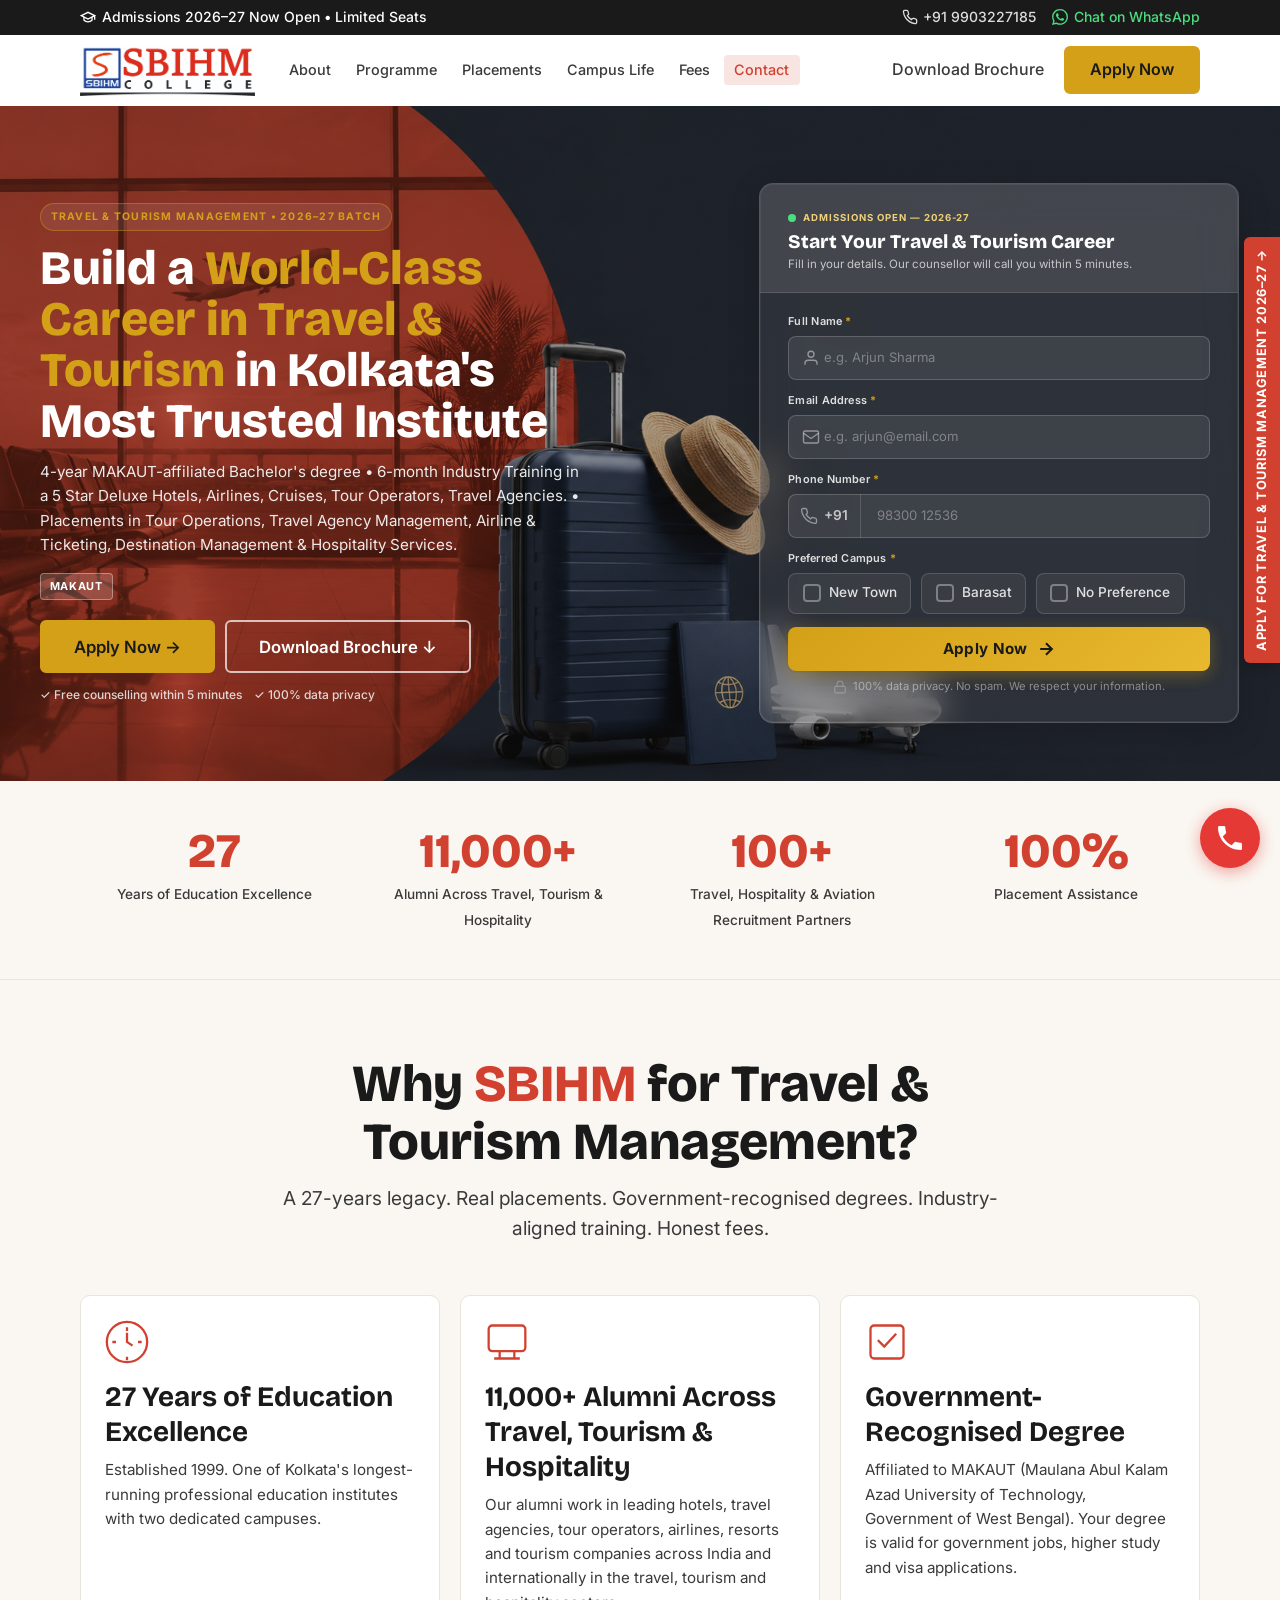
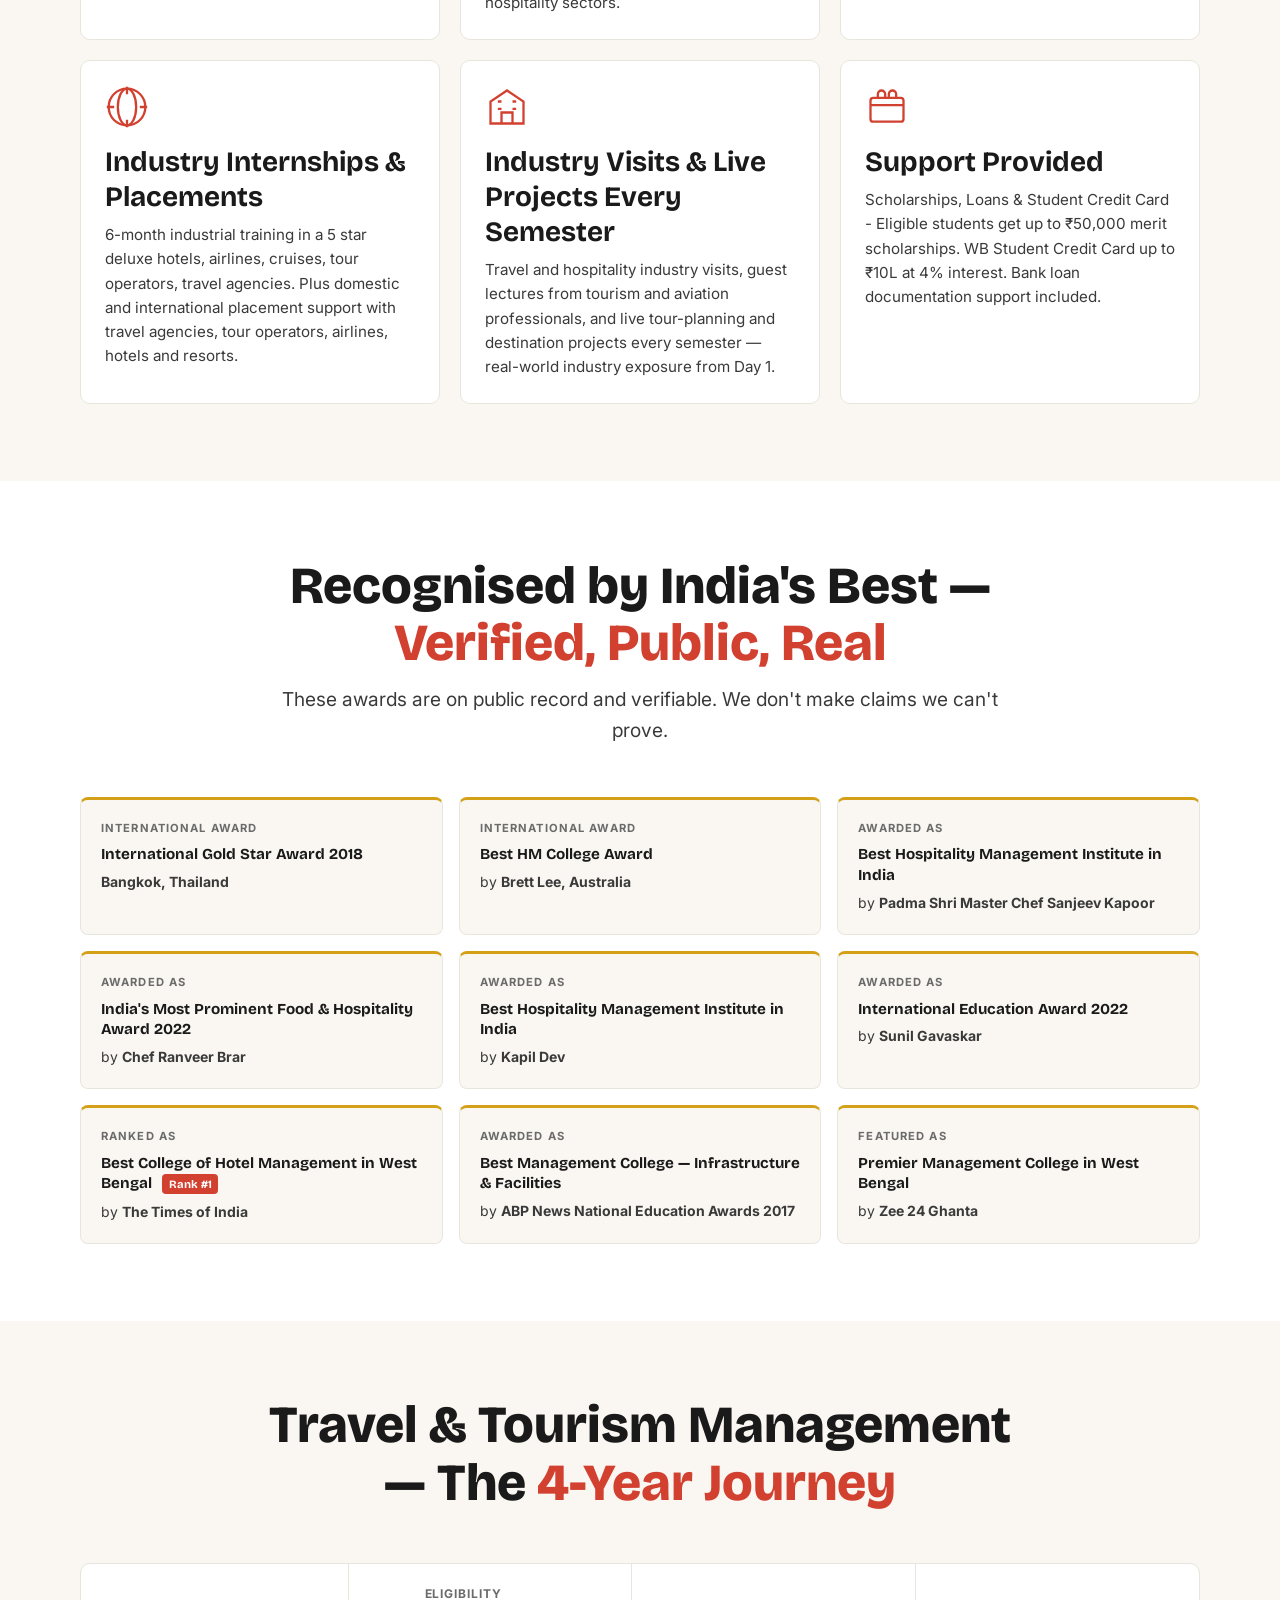
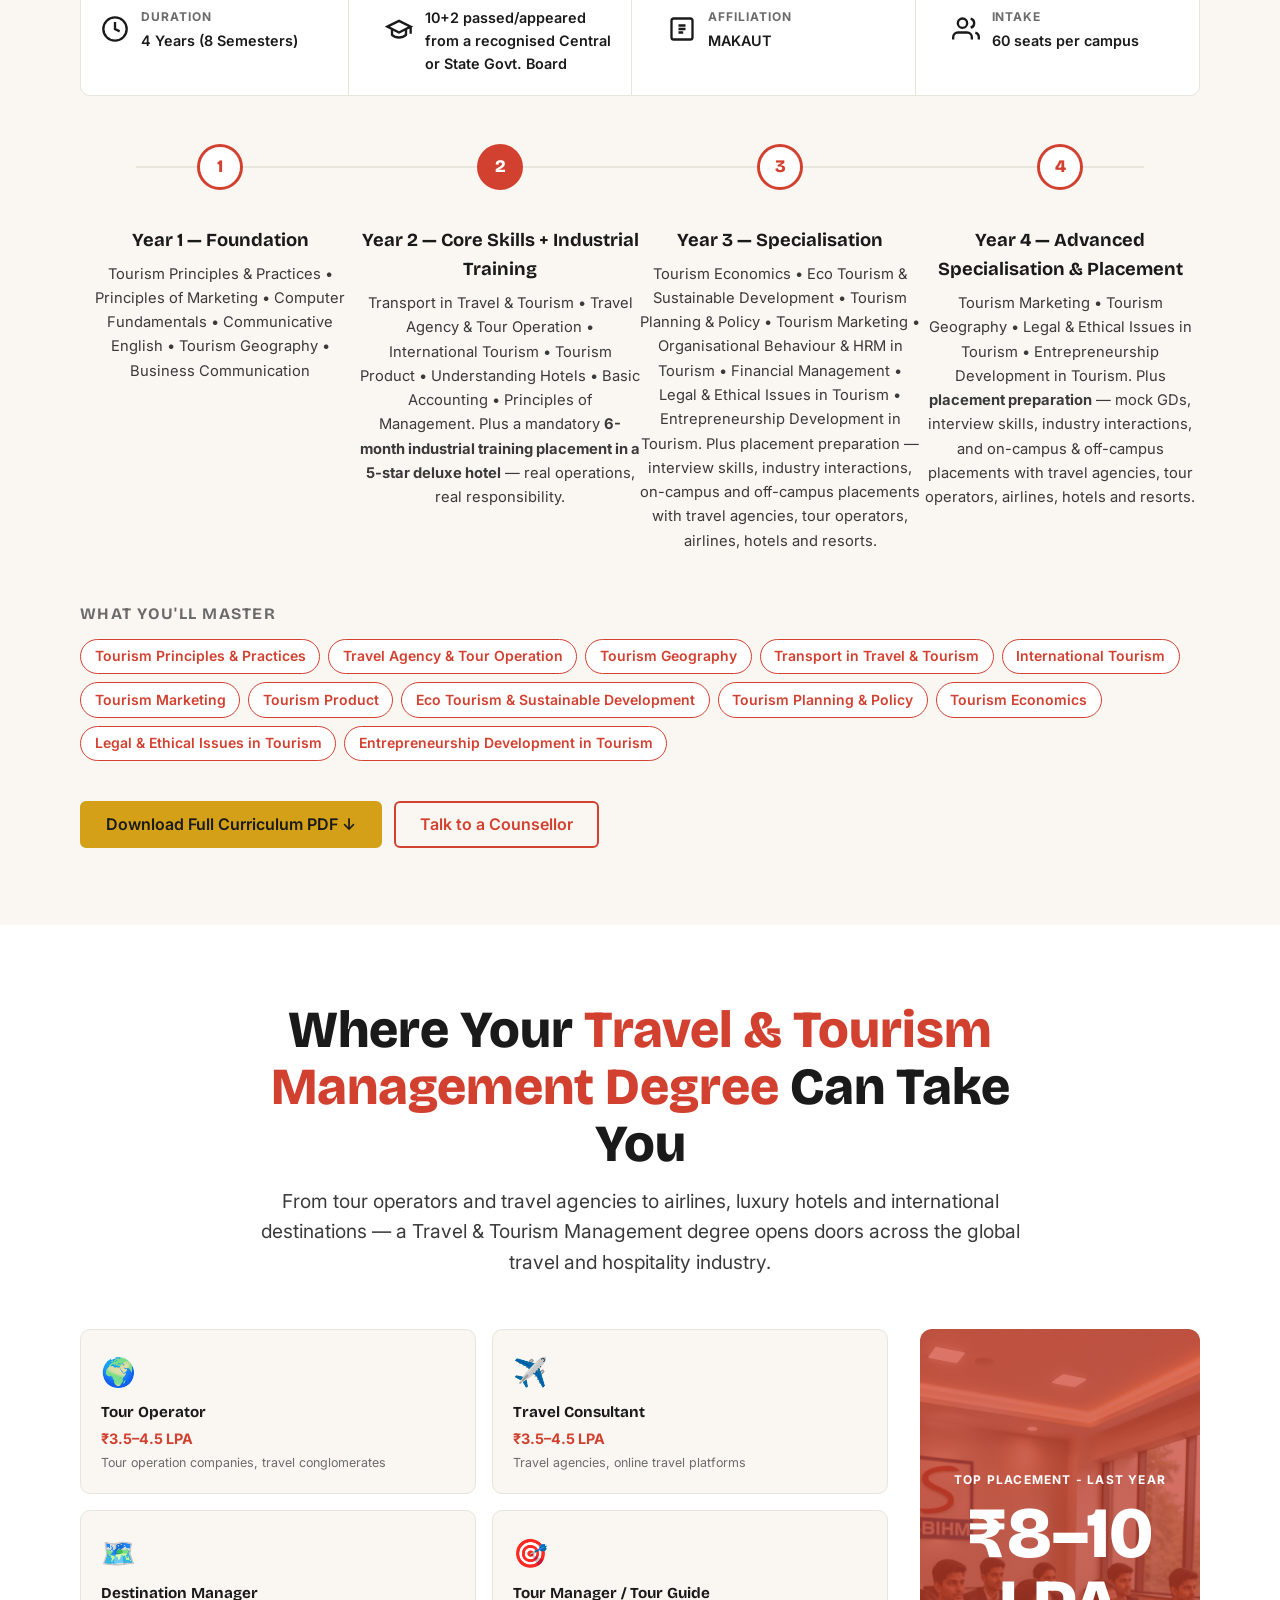
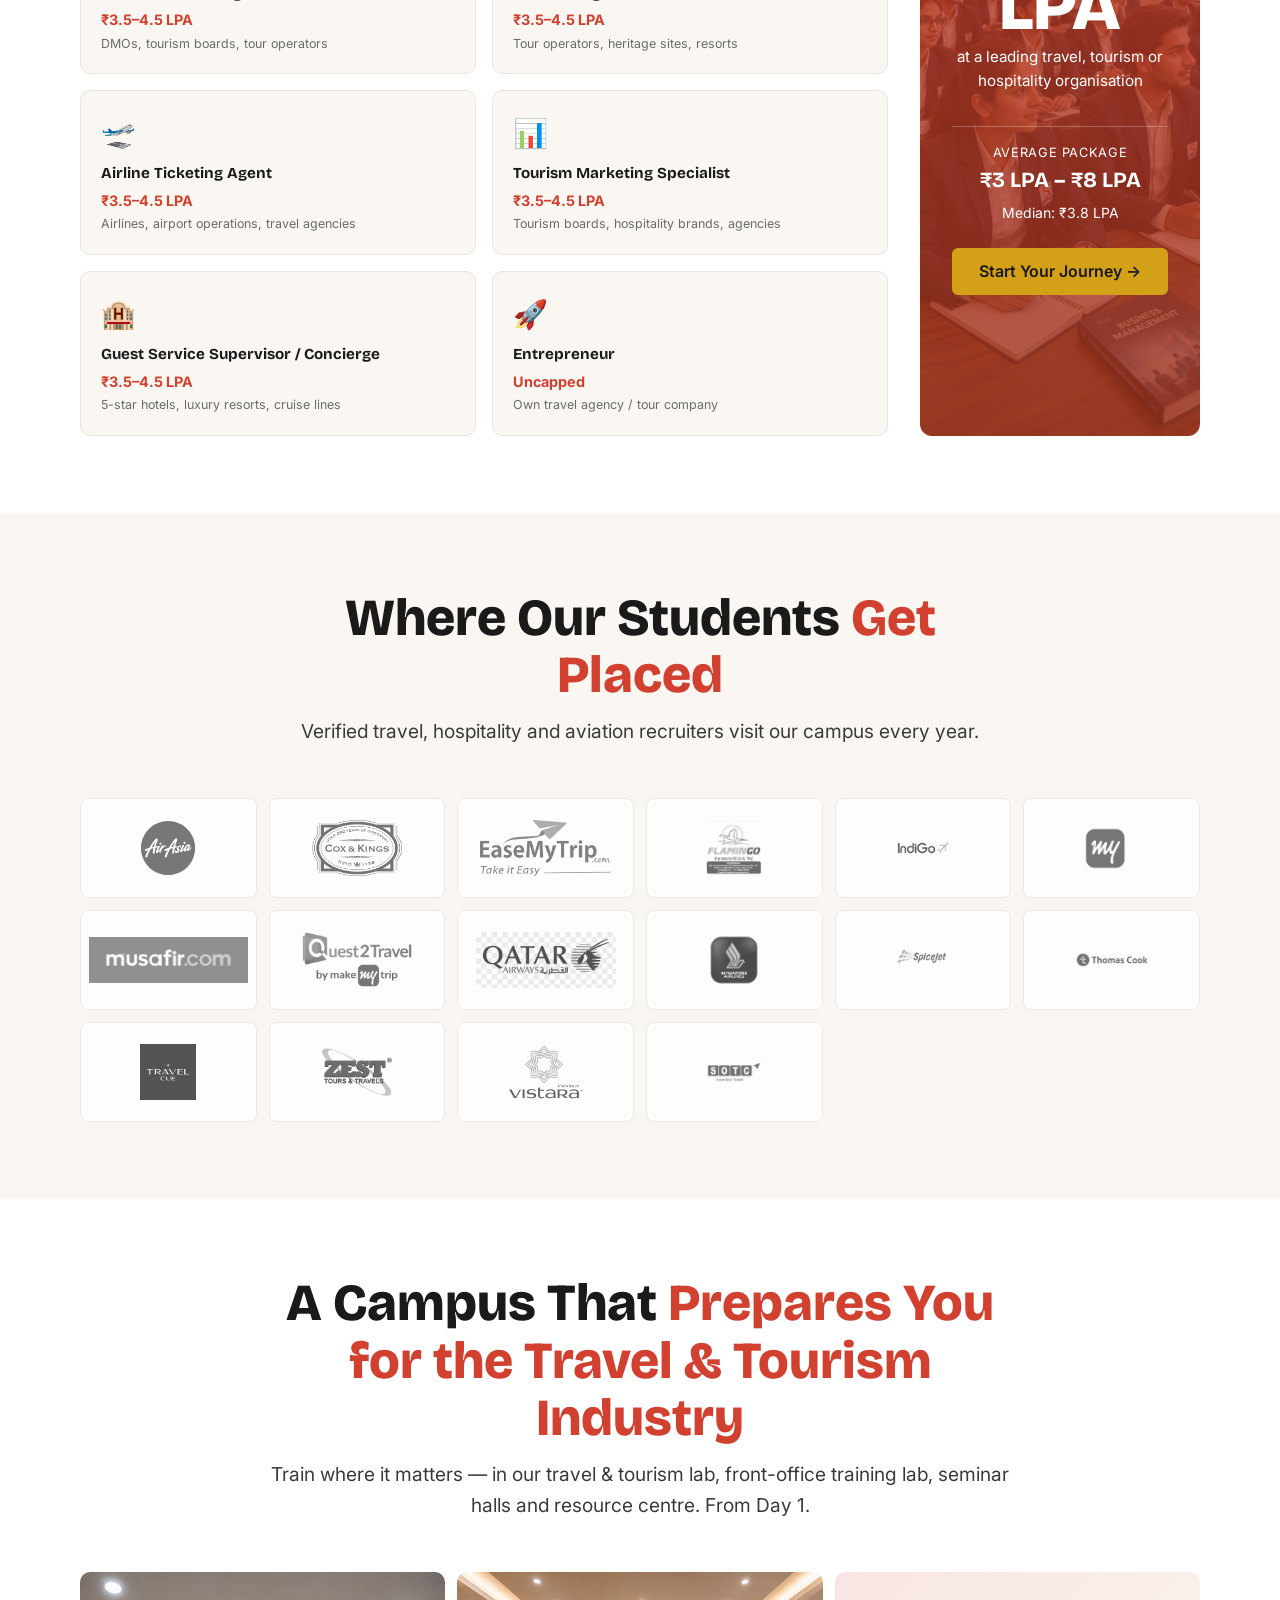
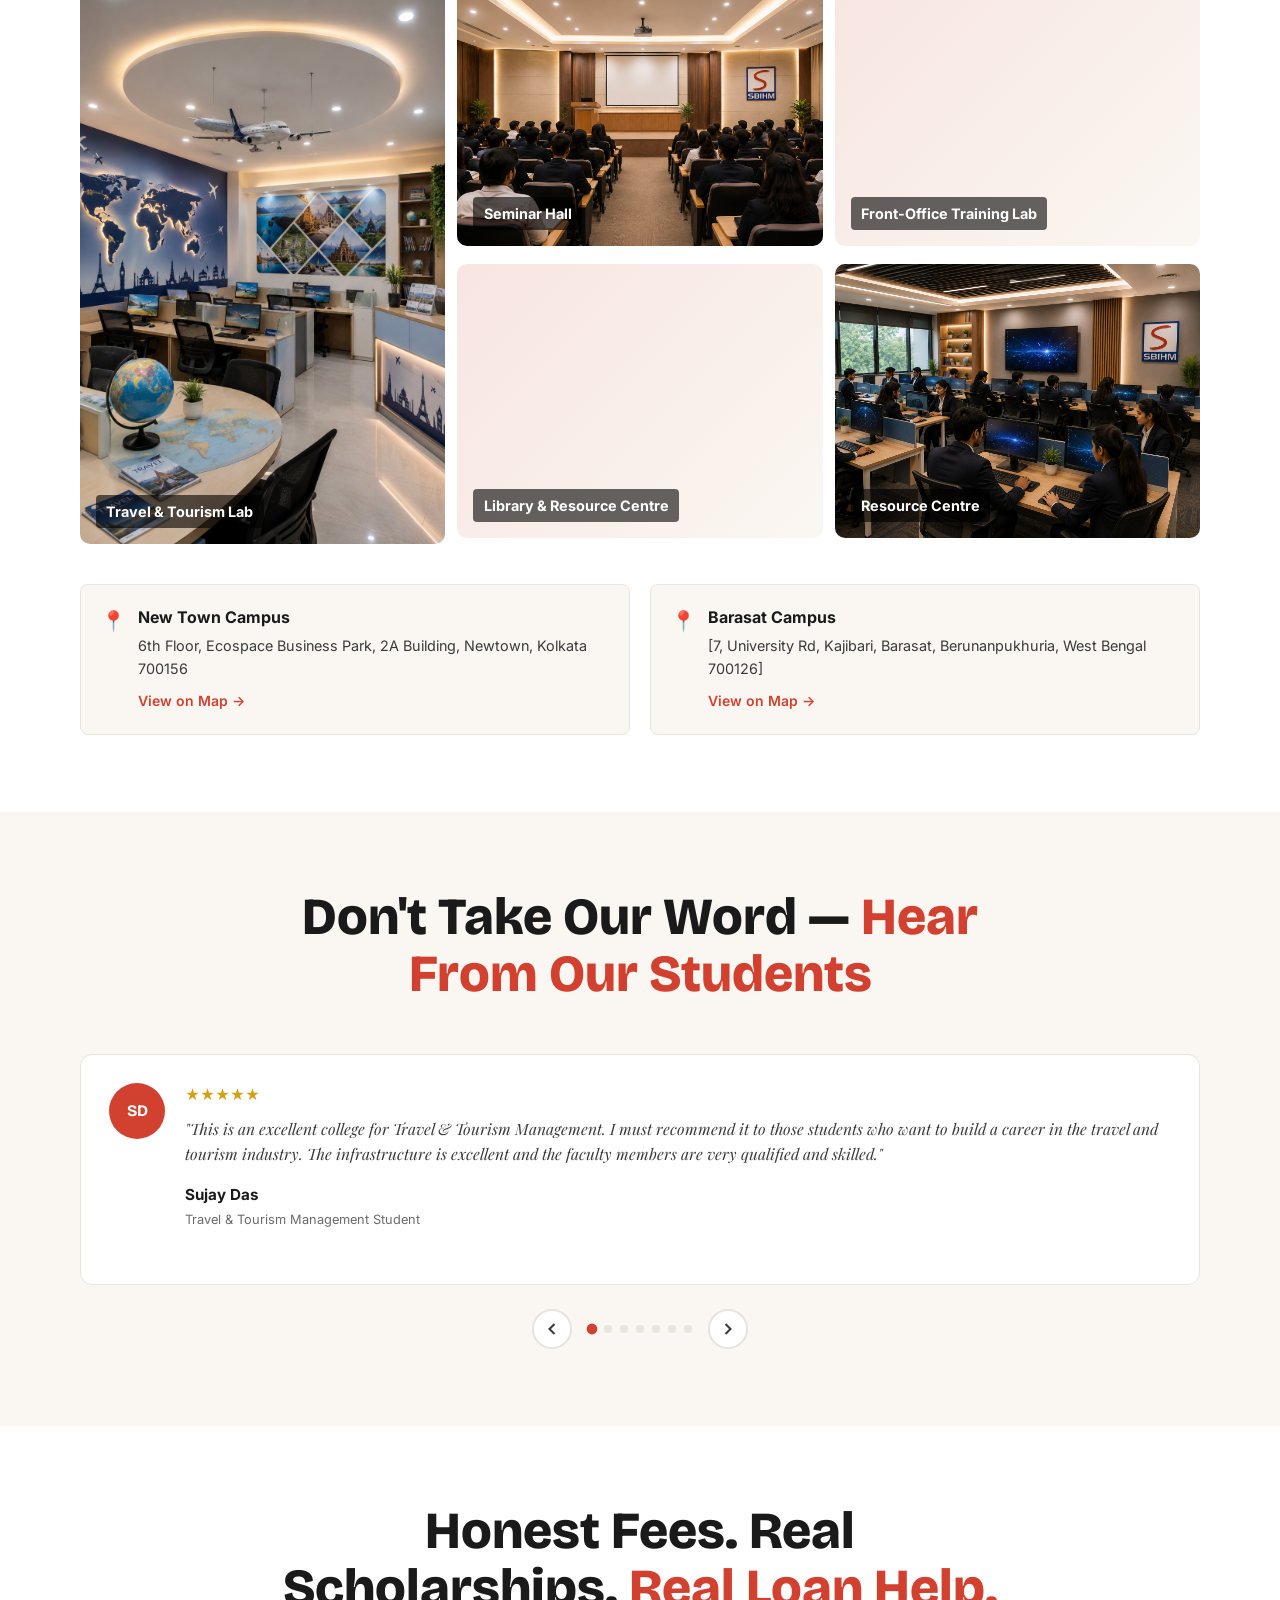
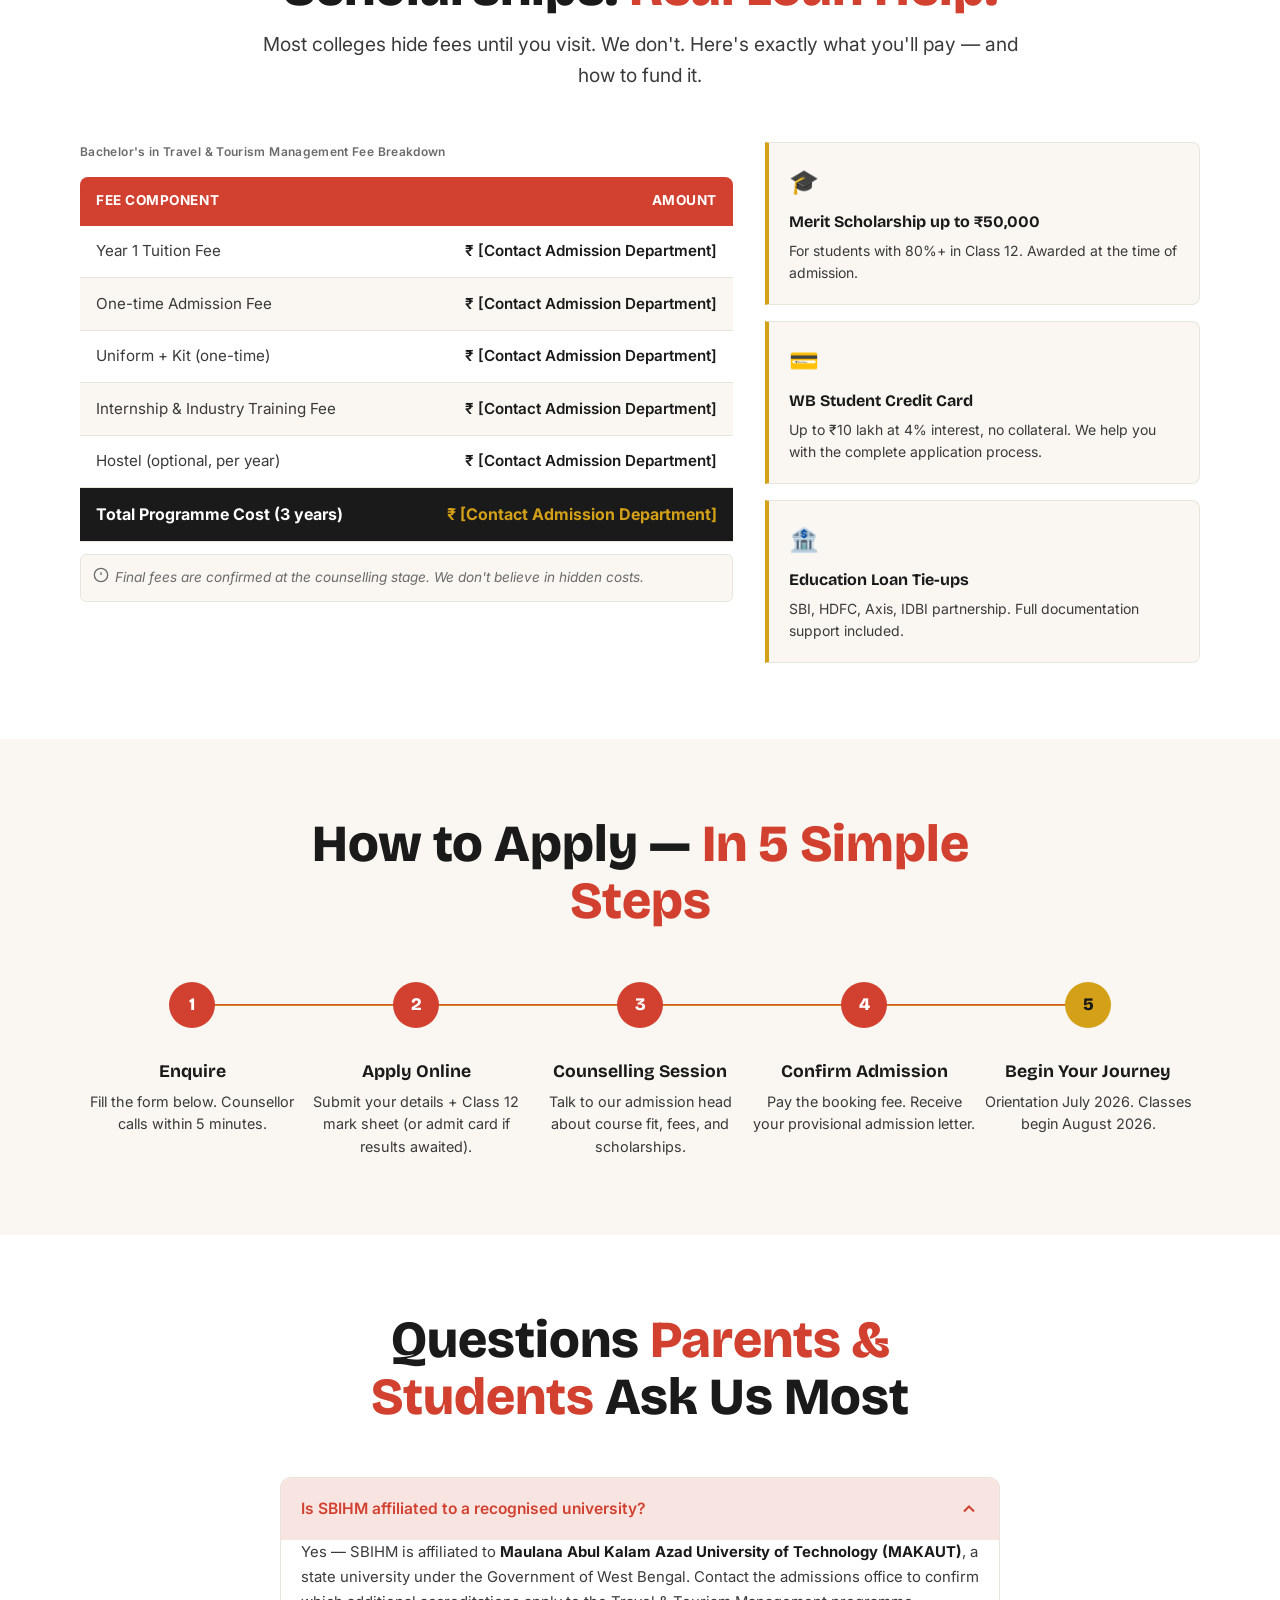
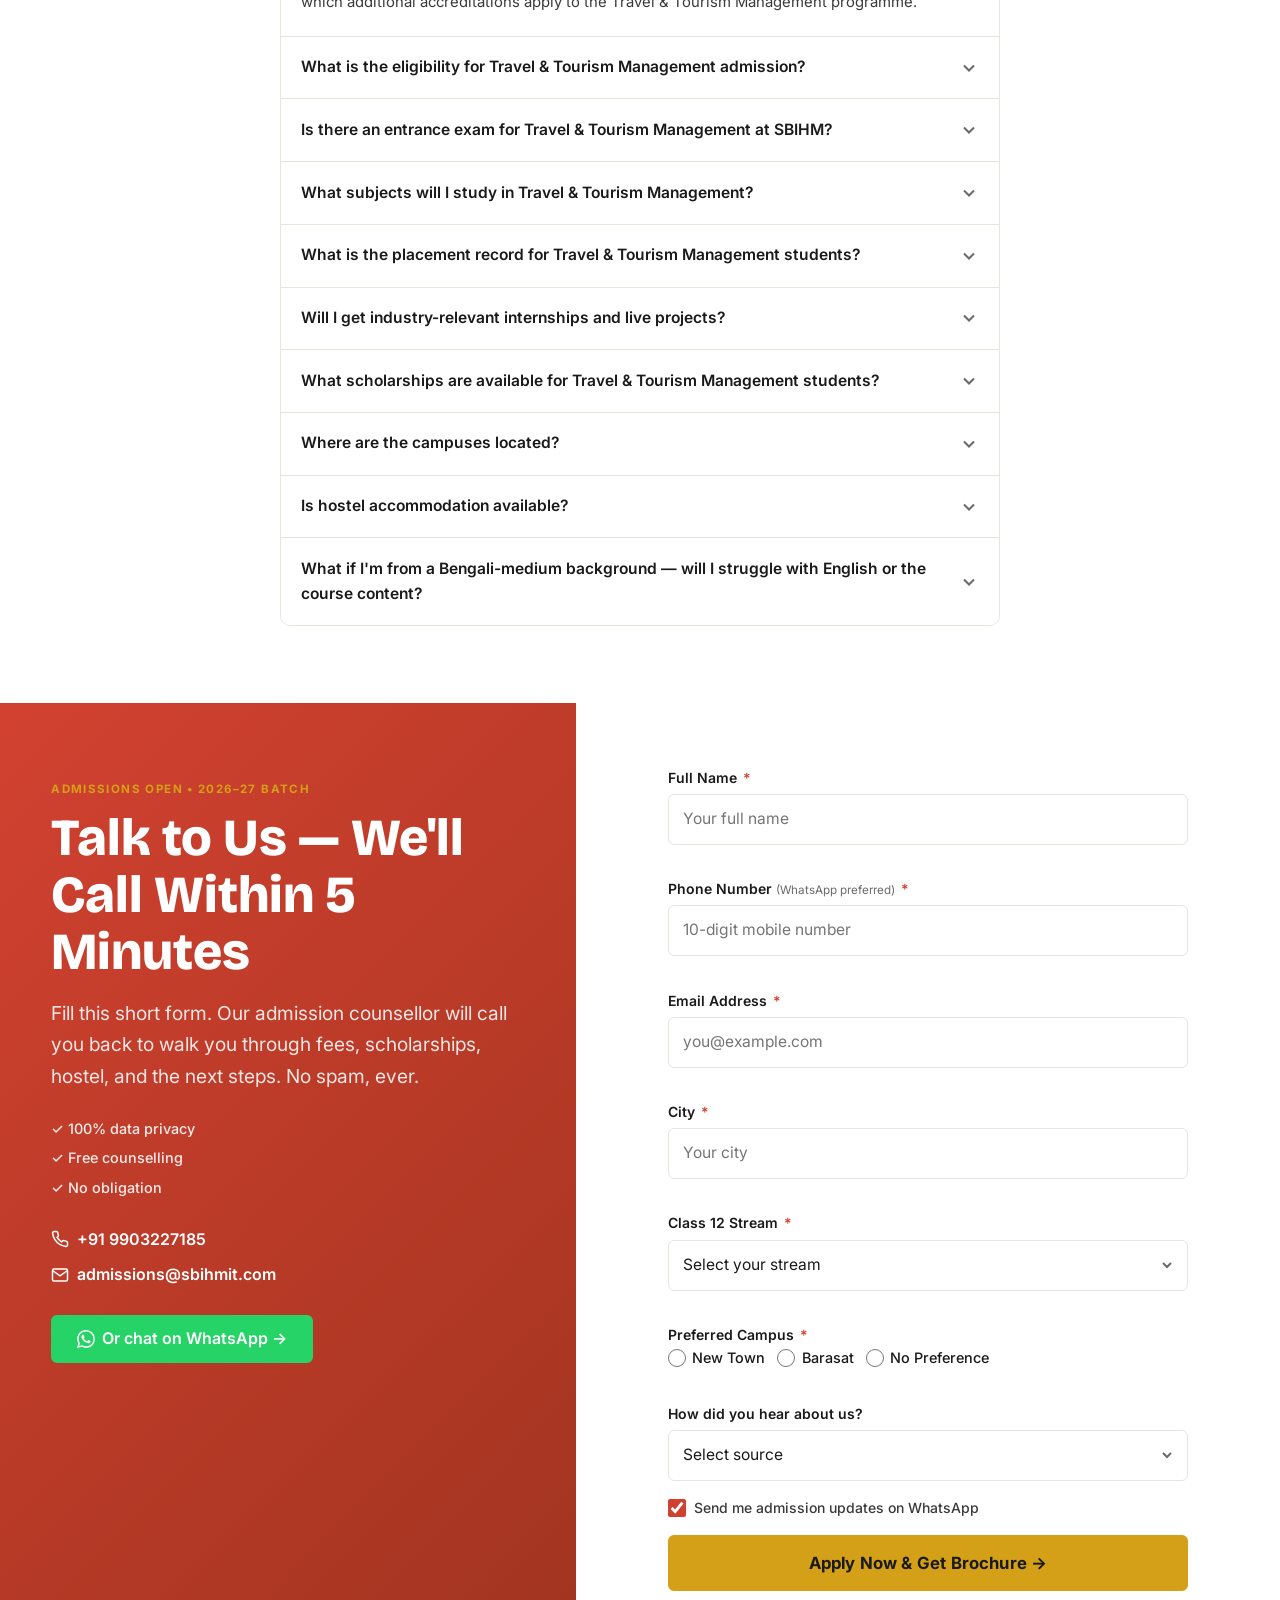
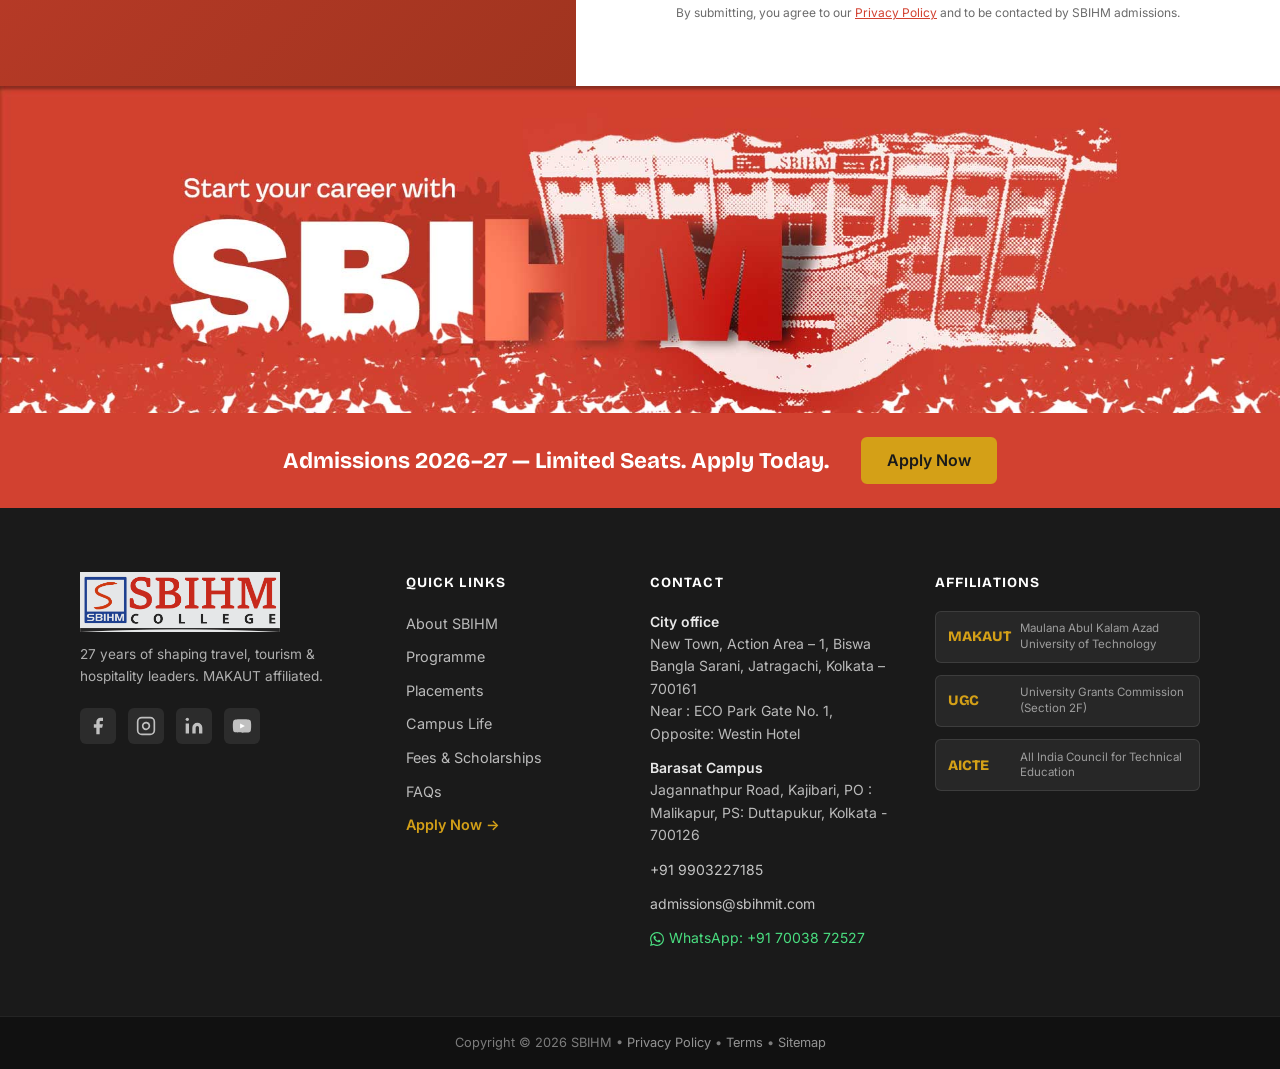
==== commit 4732e02a: "Updated one" ====
--- a/index.html
+++ b/index.html
@@ -249,7 +249,7 @@
             Trusted Institute
           </h1>
           <p class="hero__sub">
-            3-year MAKAUT-affiliated Bachelor's degree &bull; 6-month industry training in a 5-star deluxe hotel &bull; Placements in Tour Operations, Travel Agency Management, Airline &amp; Ticketing, Destination Management &amp; Hospitality Services.
+            4-year MAKAUT-affiliated Bachelor's degree &bull; 6-month Industry Training in a 5 Star Deluxe Hotels, Airlines, Cruises, Tour Operators, Travel Agencies. &bull; Placements in Tour Operations, Travel Agency Management, Airline &amp; Ticketing, Destination Management &amp; Hospitality Services.
           </p>
           <div class="hero__badges" aria-label="Recognitions and accreditations">
             <span class="hero__badge">MAKAUT</span>
@@ -463,7 +463,7 @@
               </svg>
             </div>
             <h3 class="usp-card__title">Industry Internships &amp; Placements</h3>
-            <p class="usp-card__desc">6-month industrial training in a 5-star deluxe hotel — real operations, real responsibility. Plus domestic and international placement support with travel agencies, tour operators, airlines, hotels and resorts.</p>
+            <p class="usp-card__desc">6-month industrial training in a 5 star deluxe hotels, airlines, cruises, tour operators, travel agencies. Plus domestic and international placement support with travel agencies, tour operators, airlines, hotels and resorts.</p>
           </article>
 
           <article class="usp-card">
@@ -574,7 +574,7 @@
       <div class="container">
         <div class="section__header">
           <h2 class="section__title" id="programme-headline">
-            Travel &amp; Tourism Management — The <span class="text-red">3-Year Journey</span>
+            Travel &amp; Tourism Management — The <span class="text-red">4-Year Journey</span>
           </h2>
         </div>
 
@@ -589,7 +589,7 @@
             </span>
             <div>
               <strong>Duration</strong>
-              <span>3 Years (6 Semesters)</span>
+              <span>4 Years (8 Semesters)</span>
             </div>
           </div>
           <div class="programme-info-item">
@@ -659,8 +659,18 @@
               <span class="curriculum-year__number">3</span>
             </div>
             <div class="curriculum-year__content">
-              <h3 class="curriculum-year__title">Year 3 — Specialisation &amp; Placement</h3>
+              <h3 class="curriculum-year__title">Year 3 — Specialisation</h3>
               <p class="curriculum-year__desc">Tourism Economics &bull; Eco Tourism &amp; Sustainable Development &bull; Tourism Planning &amp; Policy &bull; Tourism Marketing &bull; Organisational Behaviour &amp; HRM in Tourism &bull; Financial Management &bull; Legal &amp; Ethical Issues in Tourism &bull; Entrepreneurship Development in Tourism. Plus placement preparation — interview skills, industry interactions, on-campus and off-campus placements with travel agencies, tour operators, airlines, hotels and resorts.</p>
+            </div>
+          </div>
+
+          <div class="curriculum-year" role="listitem">
+            <div class="curriculum-year__marker curriculum-year__marker--red" aria-hidden="true">
+              <span class="curriculum-year__number">4</span>
+            </div>
+            <div class="curriculum-year__content">
+              <h3 class="curriculum-year__title">Year 4 — Advanced Specialisation &amp; Placement</h3>
+              <p class="curriculum-year__desc">Tourism Marketing &bull; Tourism Geography &bull; Legal &amp; Ethical Issues in Tourism &bull; Entrepreneurship Development in Tourism. Plus <strong>placement preparation</strong> — mock GDs, interview skills, industry interactions, and on-campus &amp; off-campus placements with travel agencies, tour operators, airlines, hotels and resorts.</p>
             </div>
           </div>
 
@@ -802,38 +812,40 @@
           </div> -->
           <!-- <div class="partner-logo" role="listitem"><img src="./assets/images/pllogo/axis-bank-1.jpg" alt=""
               loading="lazy"></div> -->
-          <div class="partner-logo" role="listitem"><img src="./assets/images/pllogo/microsoft.png" alt=""
+          <div class="partner-logo" role="listitem"><img src="./assets/images/pllogo/AirAsia_New_Logo.svg" alt=""
               loading="lazy"></div>
-          <div class="partner-logo" role="listitem"><img src="./assets/images/pllogo/titan-logo.svg" alt=""
+          <div class="partner-logo" role="listitem"><img src="./assets/images/pllogo/Cox_and_Kings_logo.svg.png" alt=""
               loading="lazy">
           </div>
-          <div class="partner-logo" role="listitem"><img src="./assets/images/pllogo/ibm.jpg" alt="" loading="lazy">
-          </div>
-          <div class="partner-logo" role="listitem"><img src="./assets/images/pllogo/Wipro.png" alt="" loading="lazy">
-          </div>
-          <div class="partner-logo" role="listitem"><img src="./assets/images/pllogo/TECH-MAHINDRA-1.jpg" alt=""
+          <div class="partner-logo" role="listitem"><img src="./assets/images/pllogo/EASEMYTRIP.png" alt="" loading="lazy">
+          </div>
+          <div class="partner-logo" role="listitem"><img src="./assets/images/pllogo/flamingo.png" alt="" loading="lazy">
+          </div>
+          <div class="partner-logo" role="listitem"><img src="./assets/images/pllogo/indigo-vector.png" alt=""
               loading="lazy"></div>
-          <div class="partner-logo" role="listitem"><img src="./assets/images/pllogo/CI.Infosys.jpg" alt=""
+          <div class="partner-logo" role="listitem"><img src="./assets/images/pllogo/mmt.avif" alt=""
               loading="lazy"></div>
-          <div class="partner-logo" role="listitem"><img src="./assets/images/pllogo/Cognizant.svg" alt=""
+          <div class="partner-logo" role="listitem"><img src="./assets/images/pllogo/musafir-logo-banner.png" alt=""
               loading="lazy"></div>
-          <div class="partner-logo" role="listitem"><img src="./assets/images/pllogo/reliance.png" alt=""
+          <div class="partner-logo" role="listitem"><img src="./assets/images/pllogo/Q2T_LOGO_Q2T_Vertical_05.png" alt=""
               loading="lazy"></div>
-          <div class="partner-logo" role="listitem"><img src="./assets/images/pllogo/capgeminiBlue.svg" alt=""
+          <div class="partner-logo" role="listitem"><img src="./assets/images/pllogo/qatar_airways.webp" alt=""
               loading="lazy"></div>
-          <div class="partner-logo" role="listitem"><img src="./assets/images/pllogo/google-logo-about.svg" alt=""
+          <div class="partner-logo" role="listitem"><img src="./assets/images/pllogo/singapore-airlines.webp" alt=""
               loading="lazy">
           </div>
-          <div class="partner-logo" role="listitem"><img src="./assets/images/pllogo/Amazon-Logo1.jpg" alt=""
+          <div class="partner-logo" role="listitem"><img src="./assets/images/pllogo/SpiceJet-Logo.jpg" alt=""
               loading="lazy">
           </div>
-          <div class="partner-logo" role="listitem"><img src="./assets/images/pllogo/Nvidia_logo.svg.png" alt=""
+          <div class="partner-logo" role="listitem"><img src="./assets/images/pllogo/thomas_cook.cms" alt=""
               loading="lazy"></div>
-          <div class="partner-logo" role="listitem"><img src="./assets/images/pllogo/ey-logo-black.png" alt="" loading="lazy">
-          </div>
-          <div class="partner-logo" role="listitem"><img src="./assets/images/pllogo/hcltech-logo.svg" alt=""
+          <div class="partner-logo" role="listitem"><img src="./assets/images/pllogo/travel_cue_management_logo.jpeg" alt="" loading="lazy">
+          </div>
+          <div class="partner-logo" role="listitem"><img src="./assets/images/pllogo/zest logo.webp" alt=""
               loading="lazy"></div>
-          <div class="partner-logo" role="listitem"><img src="./assets/images/pllogo/TCS-1.jpg" alt="" loading="lazy">
+          <div class="partner-logo" role="listitem"><img src="./assets/images/pllogo/vistara.png" alt="" loading="lazy">
+          </div>
+          <div class="partner-logo" role="listitem"><img src="./assets/images/pllogo/SOTC.png" alt="" loading="lazy">
           </div>
         </div>
       </div>
@@ -1268,7 +1280,7 @@
               </svg>
             </button>
             <div class="faq-answer faq-answer--hidden" id="faq-answer-2" role="region" hidden>
-              <p>10+2 passed or appearing from a recognised Central or State Government Board. Any stream is eligible — Science, Commerce and Arts students can all apply. There is no minimum percentage requirement.</p>
+              <p>10+2 passed or appearing from a recognised Central or State Government Board. Any stream is eligible — Science, Commerce and Arts students can also apply. There is no minimum percentage requirement.</p>
             </div>
           </div>
 
@@ -1294,7 +1306,7 @@
               </svg>
             </button>
             <div class="faq-answer faq-answer--hidden" id="faq-answer-4" role="region" hidden>
-              <p>The 3-year programme covers Tourism Principles &amp; Practices, Travel Agency &amp; Tour Operation, Tourism Geography, Transport in Travel &amp; Tourism, International Tourism, Tourism Marketing, Tourism Product, Eco Tourism &amp; Sustainable Development, Tourism Economics, Tourism Planning &amp; Policy, Legal &amp; Ethical Issues in Tourism, Entrepreneurship Development in Tourism, and more. Year 2 includes a mandatory 6-month industrial training placement in a 5-star deluxe hotel.</p>
+              <p>The 4-year programme covers Tourism Principles &amp; Practices, Travel Agency &amp; Tour Operation, Tourism Geography, Transport in Travel &amp; Tourism, International Tourism, Tourism Marketing, Tourism Product, Eco Tourism &amp; Sustainable Development, Tourism Economics, Tourism Planning &amp; Policy, Legal &amp; Ethical Issues in Tourism, Entrepreneurship Development in Tourism, and more. Year 2 includes a mandatory 6-month industrial training placement in a 5-star deluxe hotel.</p>
             </div>
           </div>
 
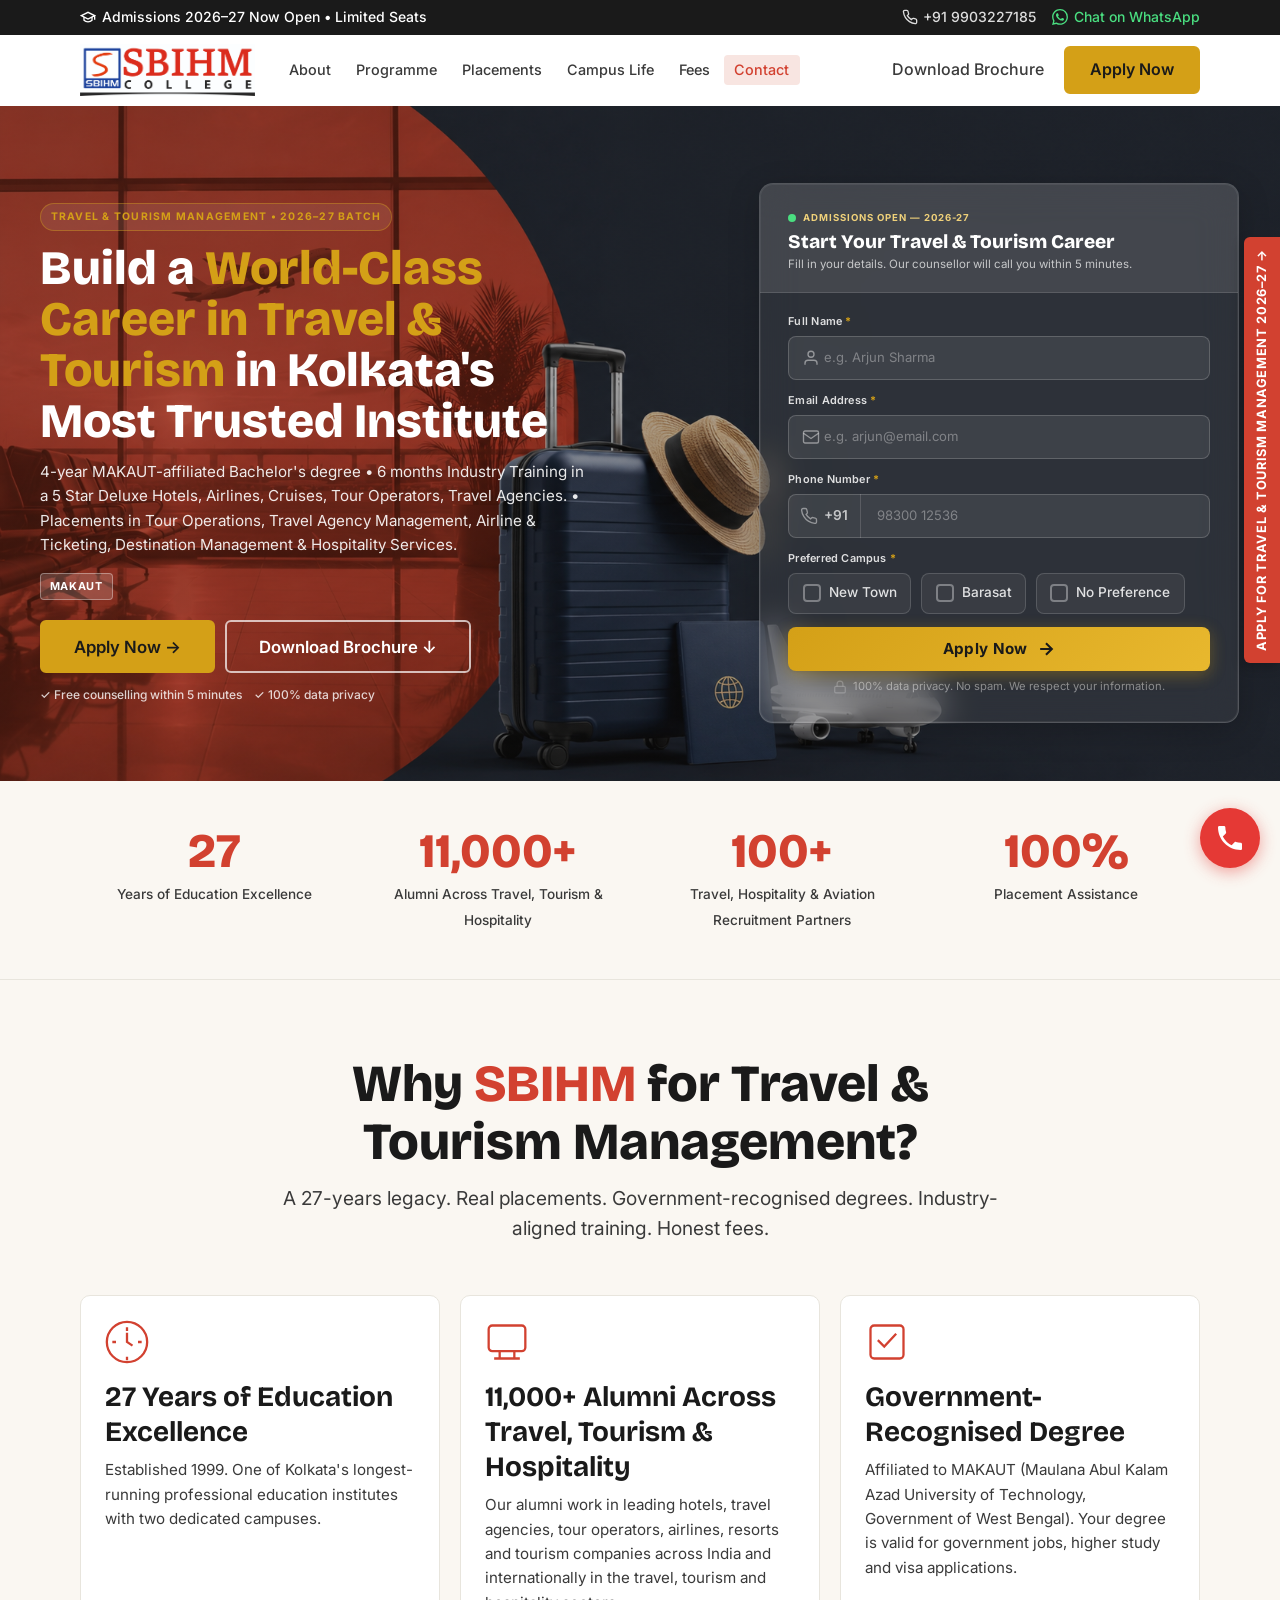
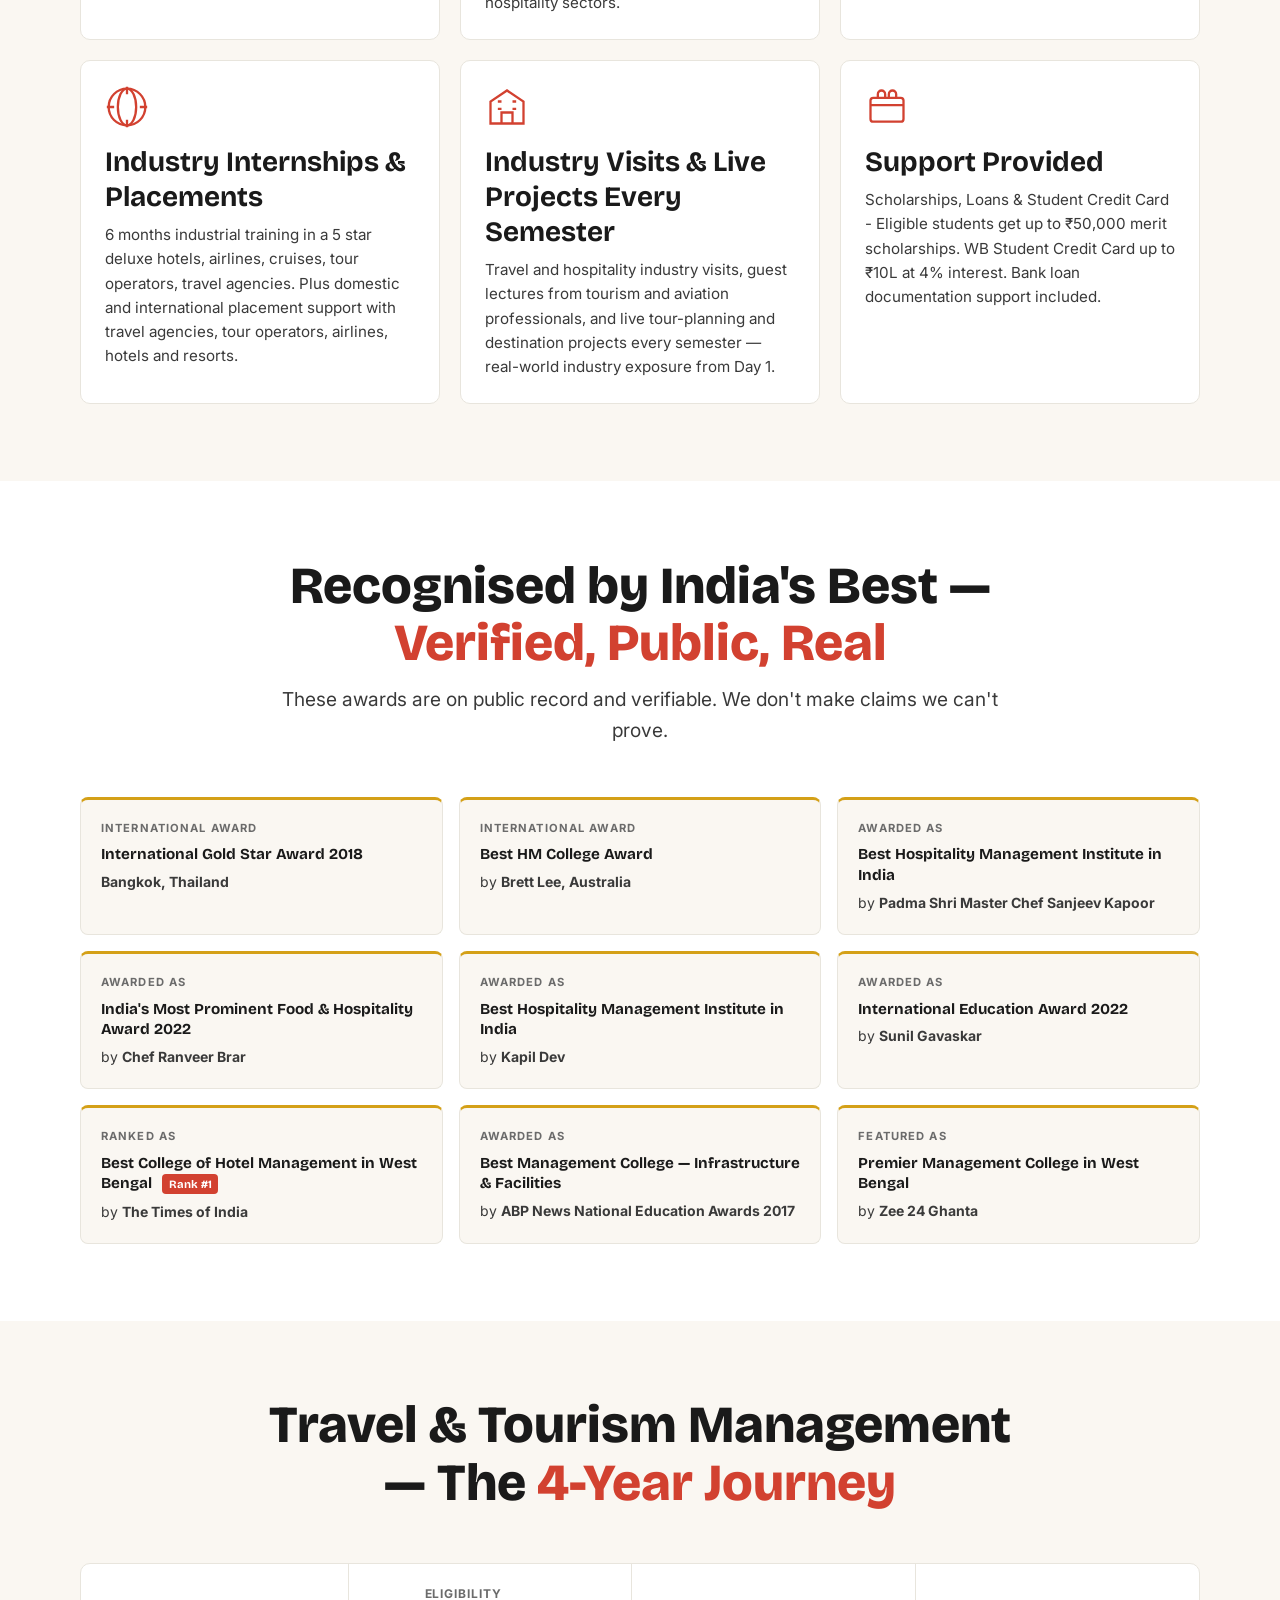
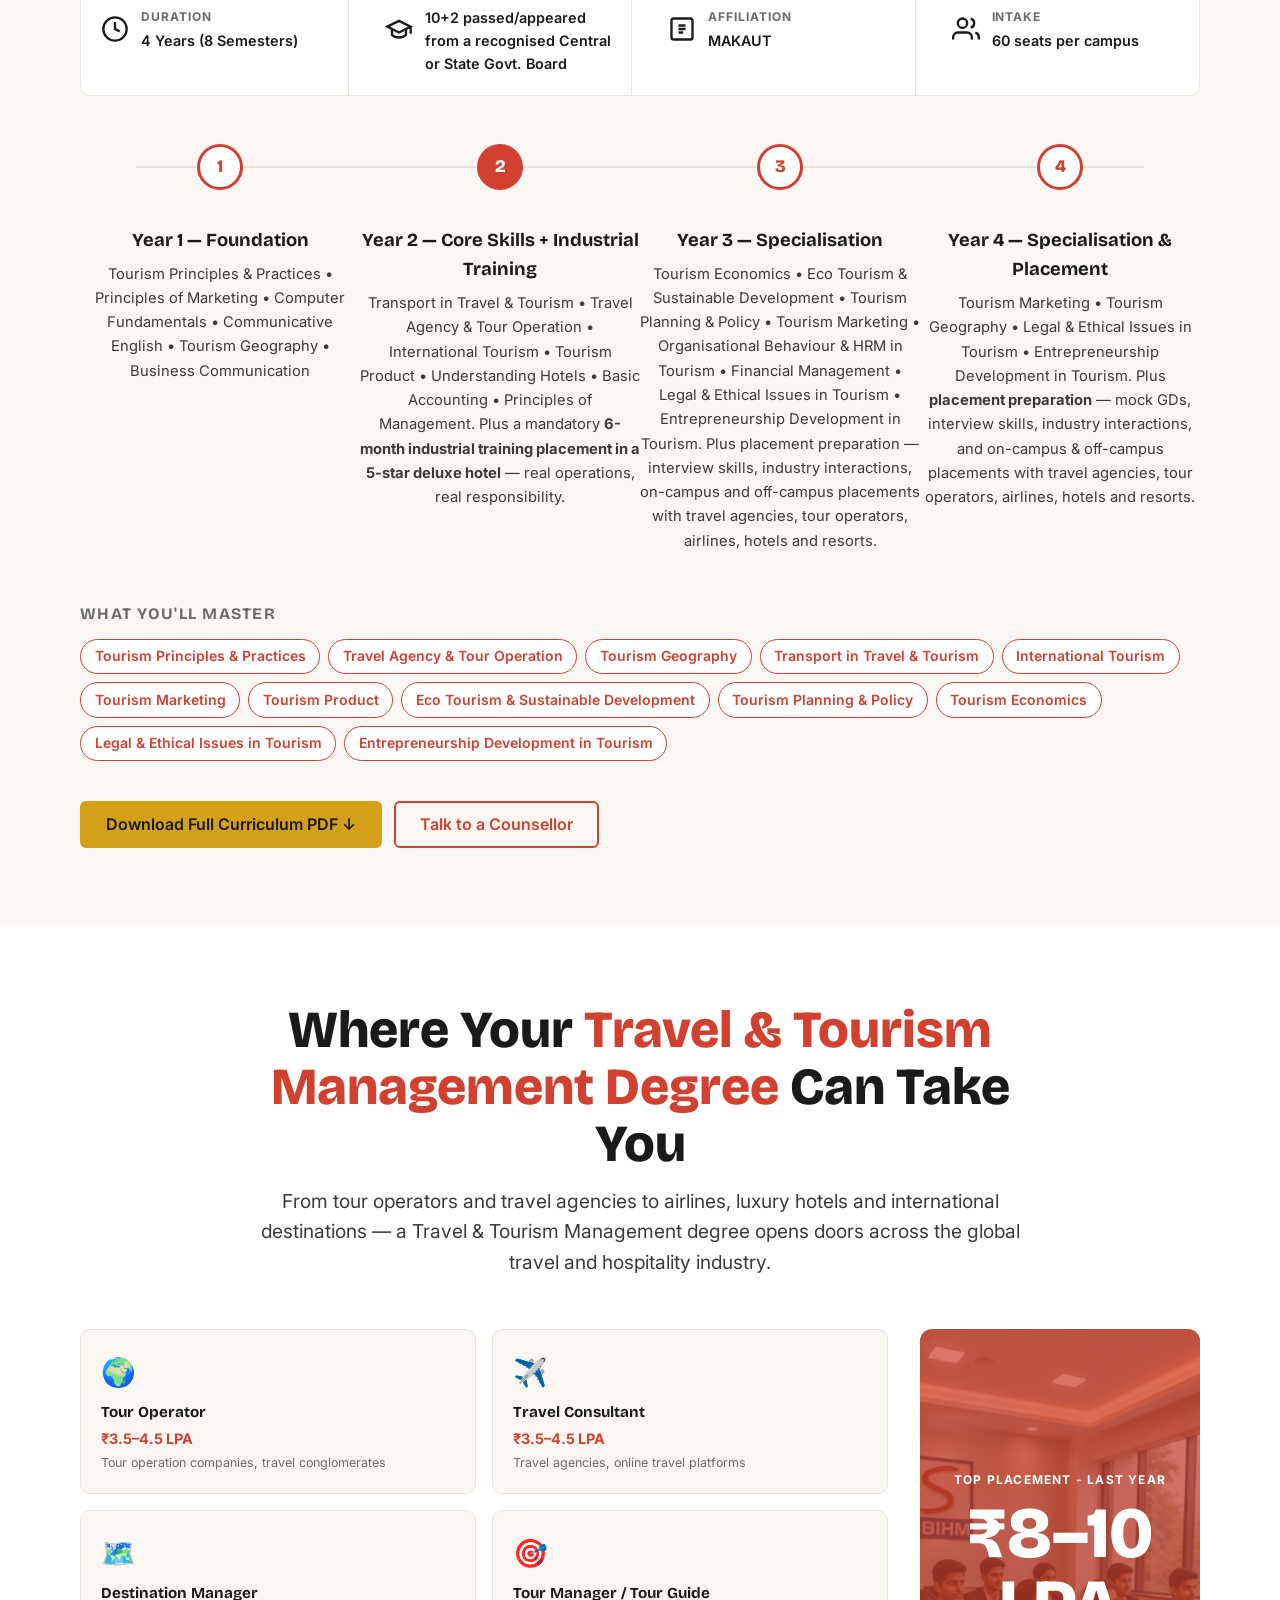
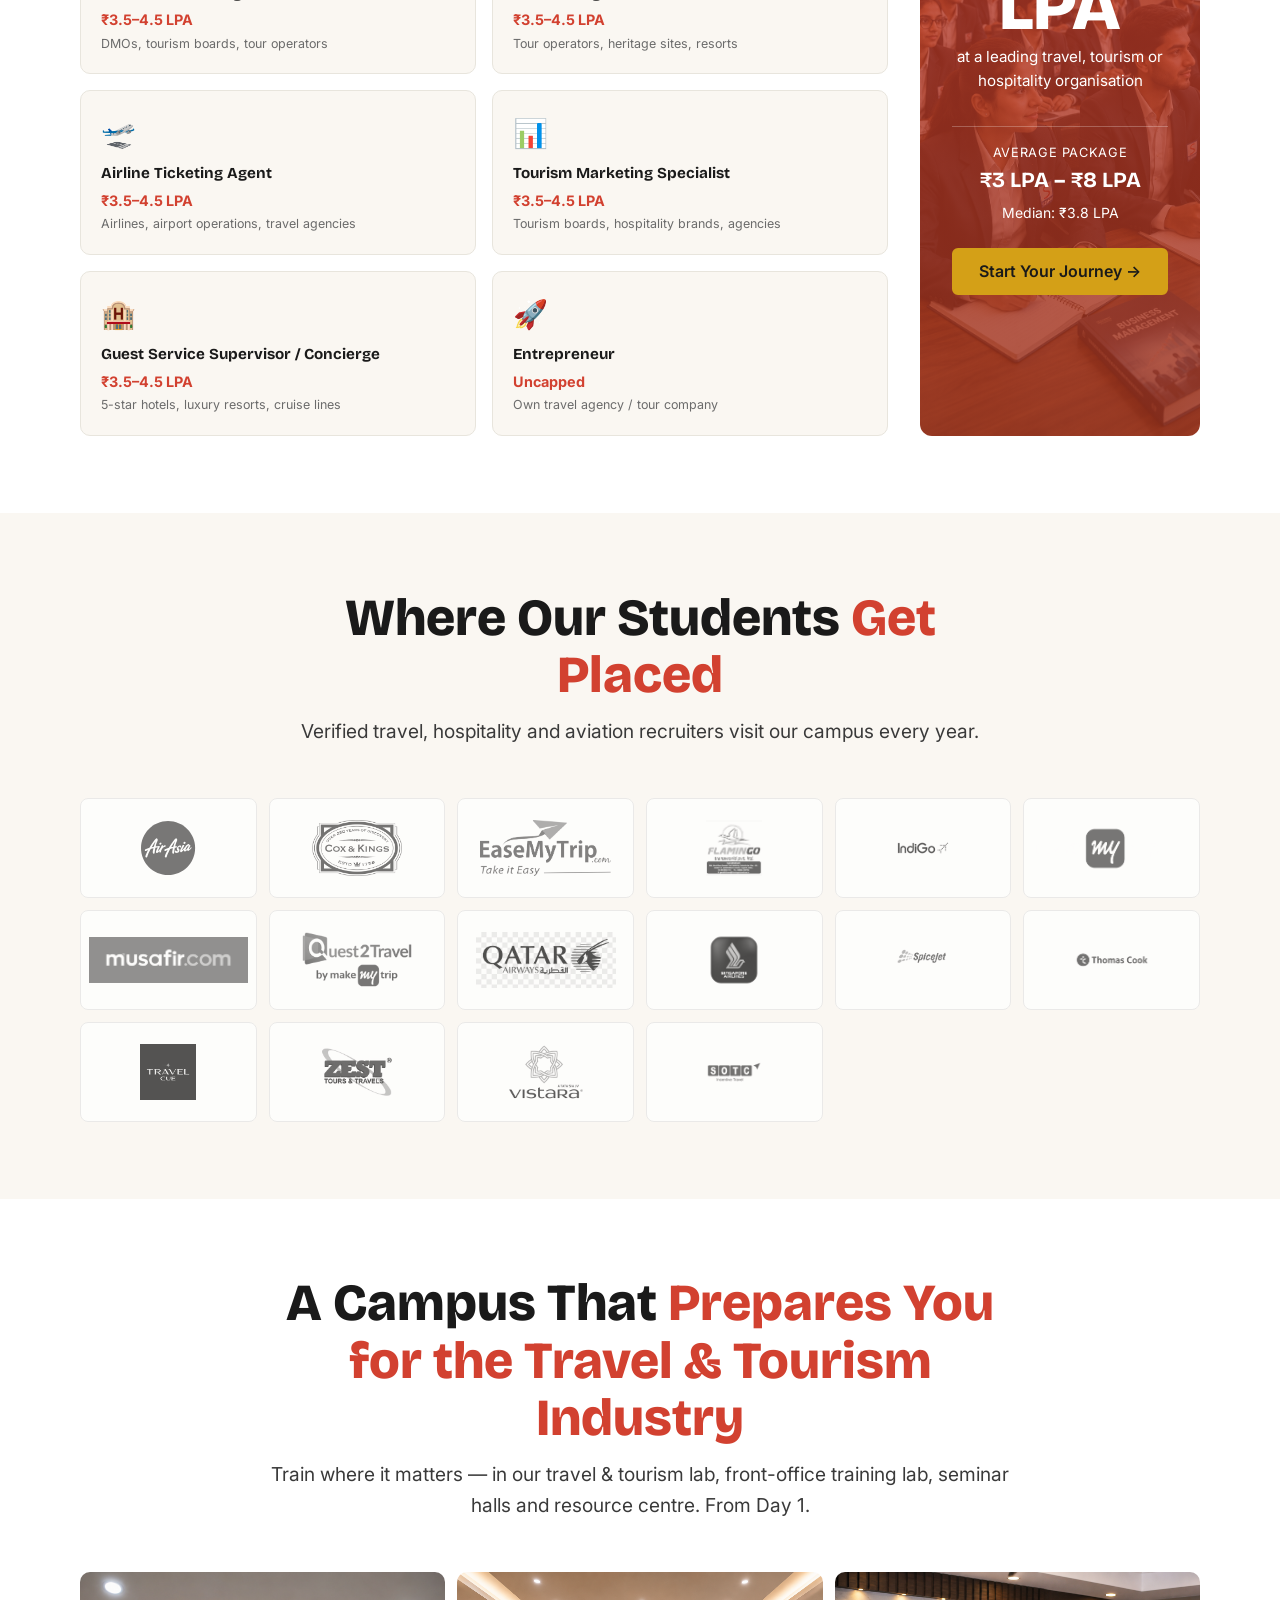
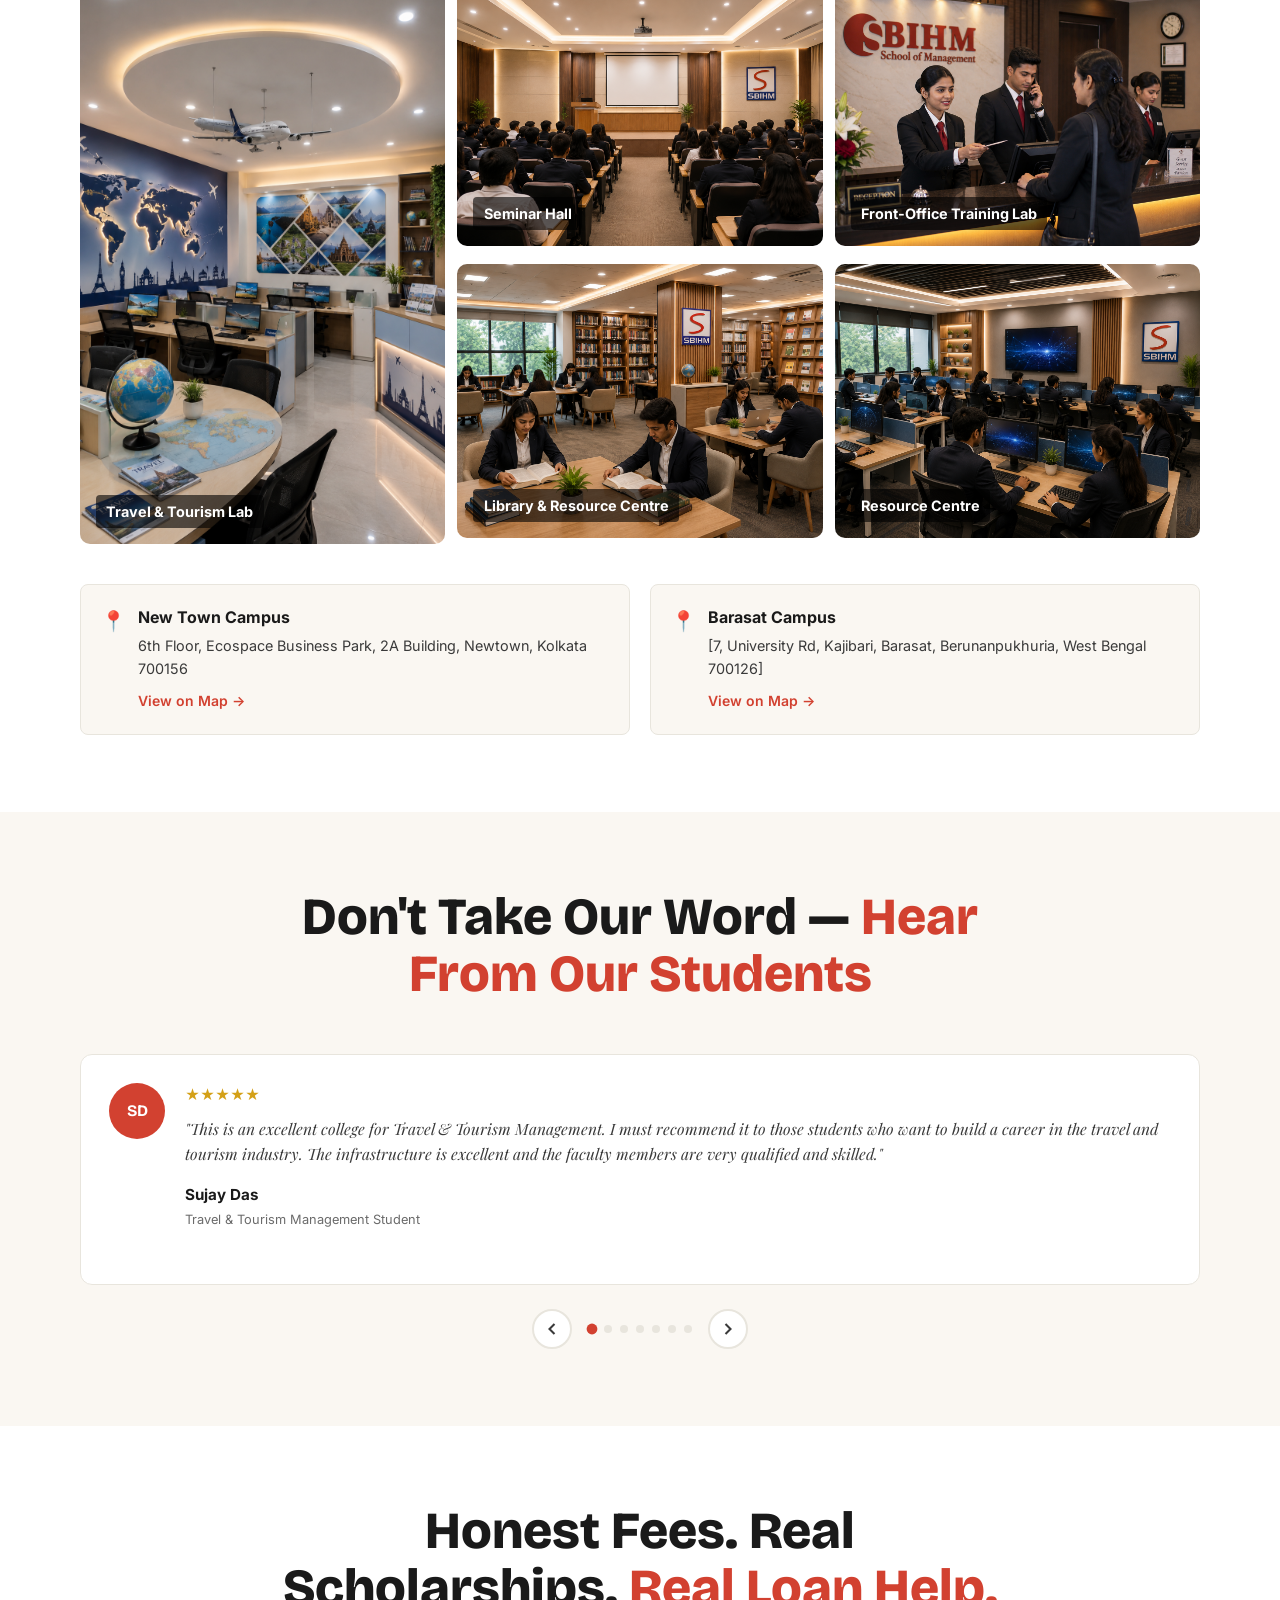
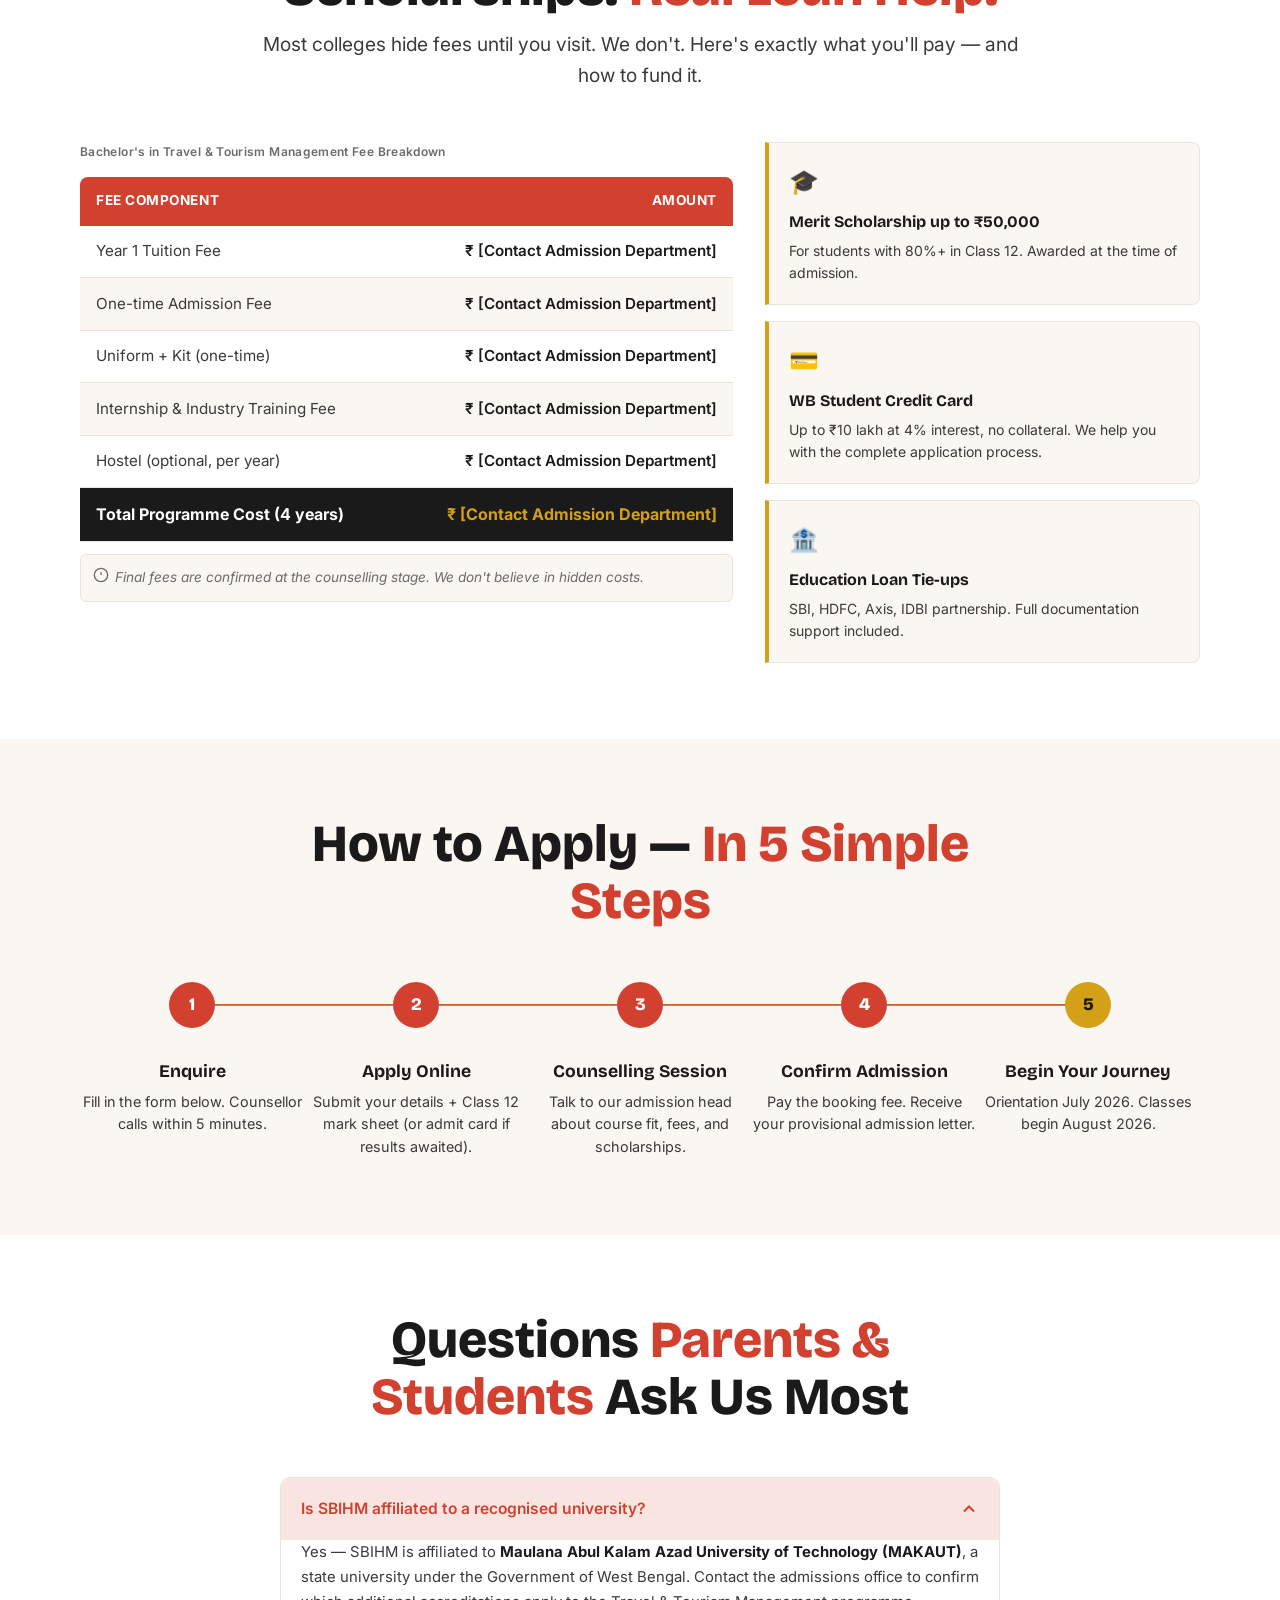
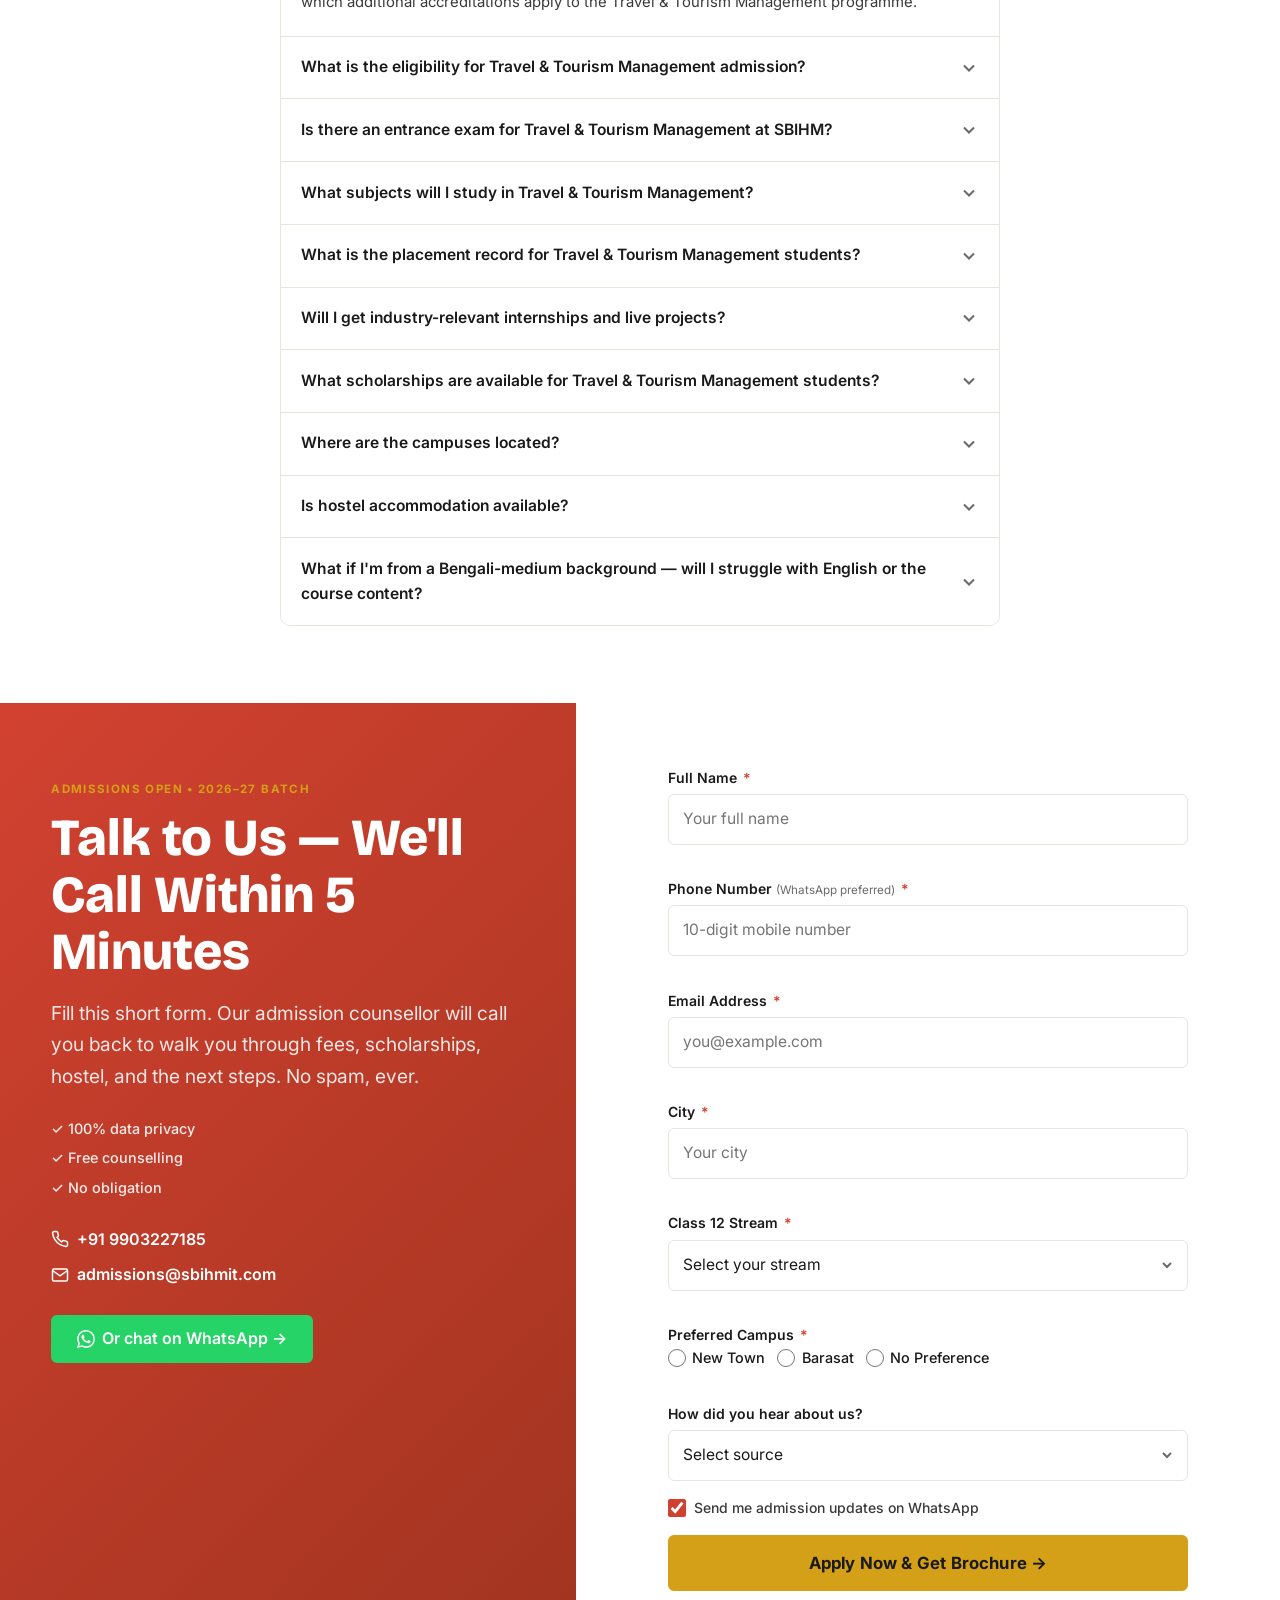
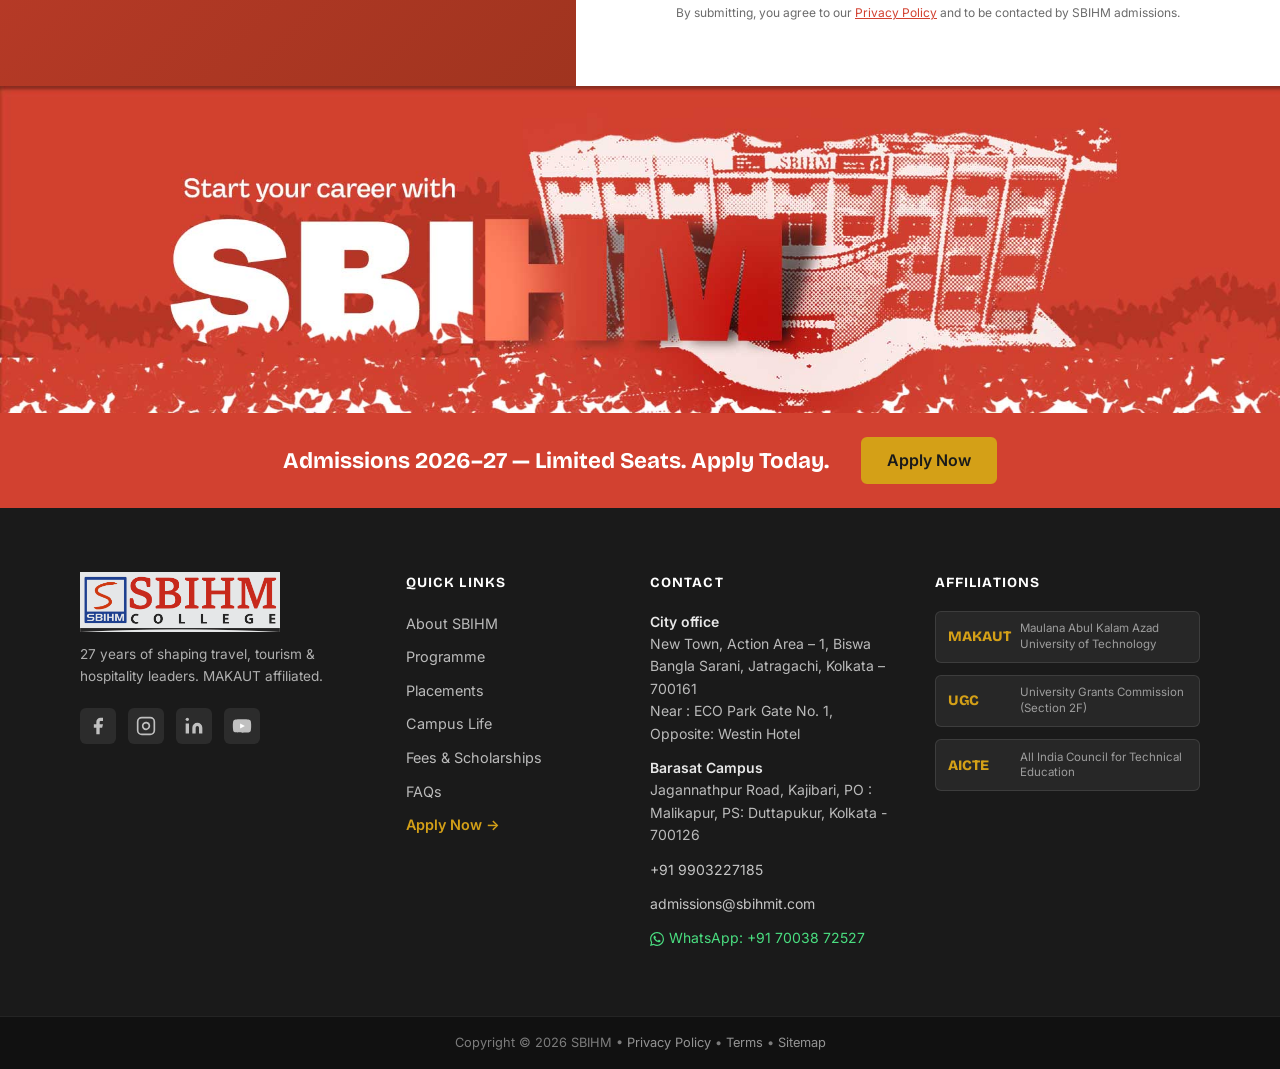
==== commit 2f697b59: "2nd" ====
--- a/index.html
+++ b/index.html
@@ -249,7 +249,7 @@
             Trusted Institute
           </h1>
           <p class="hero__sub">
-            4-year MAKAUT-affiliated Bachelor's degree &bull; 6-month Industry Training in a 5 Star Deluxe Hotels, Airlines, Cruises, Tour Operators, Travel Agencies. &bull; Placements in Tour Operations, Travel Agency Management, Airline &amp; Ticketing, Destination Management &amp; Hospitality Services.
+            4-year MAKAUT-affiliated Bachelor's degree &bull; 6 months Industry Training in a 5 Star Deluxe Hotels, Airlines, Cruises, Tour Operators, Travel Agencies. &bull; Placements in Tour Operations, Travel Agency Management, Airline &amp; Ticketing, Destination Management &amp; Hospitality Services.
           </p>
           <div class="hero__badges" aria-label="Recognitions and accreditations">
             <span class="hero__badge">MAKAUT</span>
@@ -463,7 +463,7 @@
               </svg>
             </div>
             <h3 class="usp-card__title">Industry Internships &amp; Placements</h3>
-            <p class="usp-card__desc">6-month industrial training in a 5 star deluxe hotels, airlines, cruises, tour operators, travel agencies. Plus domestic and international placement support with travel agencies, tour operators, airlines, hotels and resorts.</p>
+            <p class="usp-card__desc">6 months industrial training in a 5 star deluxe hotels, airlines, cruises, tour operators, travel agencies. Plus domestic and international placement support with travel agencies, tour operators, airlines, hotels and resorts.</p>
           </article>
 
           <article class="usp-card">
@@ -669,7 +669,7 @@
               <span class="curriculum-year__number">4</span>
             </div>
             <div class="curriculum-year__content">
-              <h3 class="curriculum-year__title">Year 4 — Advanced Specialisation &amp; Placement</h3>
+              <h3 class="curriculum-year__title">Year 4 — Specialisation &amp; Placement</h3>
               <p class="curriculum-year__desc">Tourism Marketing &bull; Tourism Geography &bull; Legal &amp; Ethical Issues in Tourism &bull; Entrepreneurship Development in Tourism. Plus <strong>placement preparation</strong> — mock GDs, interview skills, industry interactions, and on-campus &amp; off-campus placements with travel agencies, tour operators, airlines, hotels and resorts.</p>
             </div>
           </div>
@@ -1161,7 +1161,7 @@
                   <td>₹ [Contact Admission Department]</td>
                 </tr>
                 <tr class="fees-table__total">
-                  <td><strong>Total Programme Cost (3 years)</strong></td>
+                  <td><strong>Total Programme Cost (4 years)</strong></td>
                   <td><strong>₹ [Contact Admission Department]</strong></td>
                 </tr>
               </tbody>
@@ -1212,7 +1212,7 @@
             <div class="admission-step__marker" aria-hidden="true">1</div>
             <div class="admission-step__content">
               <h3 class="admission-step__title">Enquire</h3>
-              <p class="admission-step__desc">Fill the form below. Counsellor calls within 5 minutes.</p>
+              <p class="admission-step__desc">Fill in the form below. Counsellor calls within 5 minutes.</p>
             </div>
           </li>
           <li class="admission-step">
